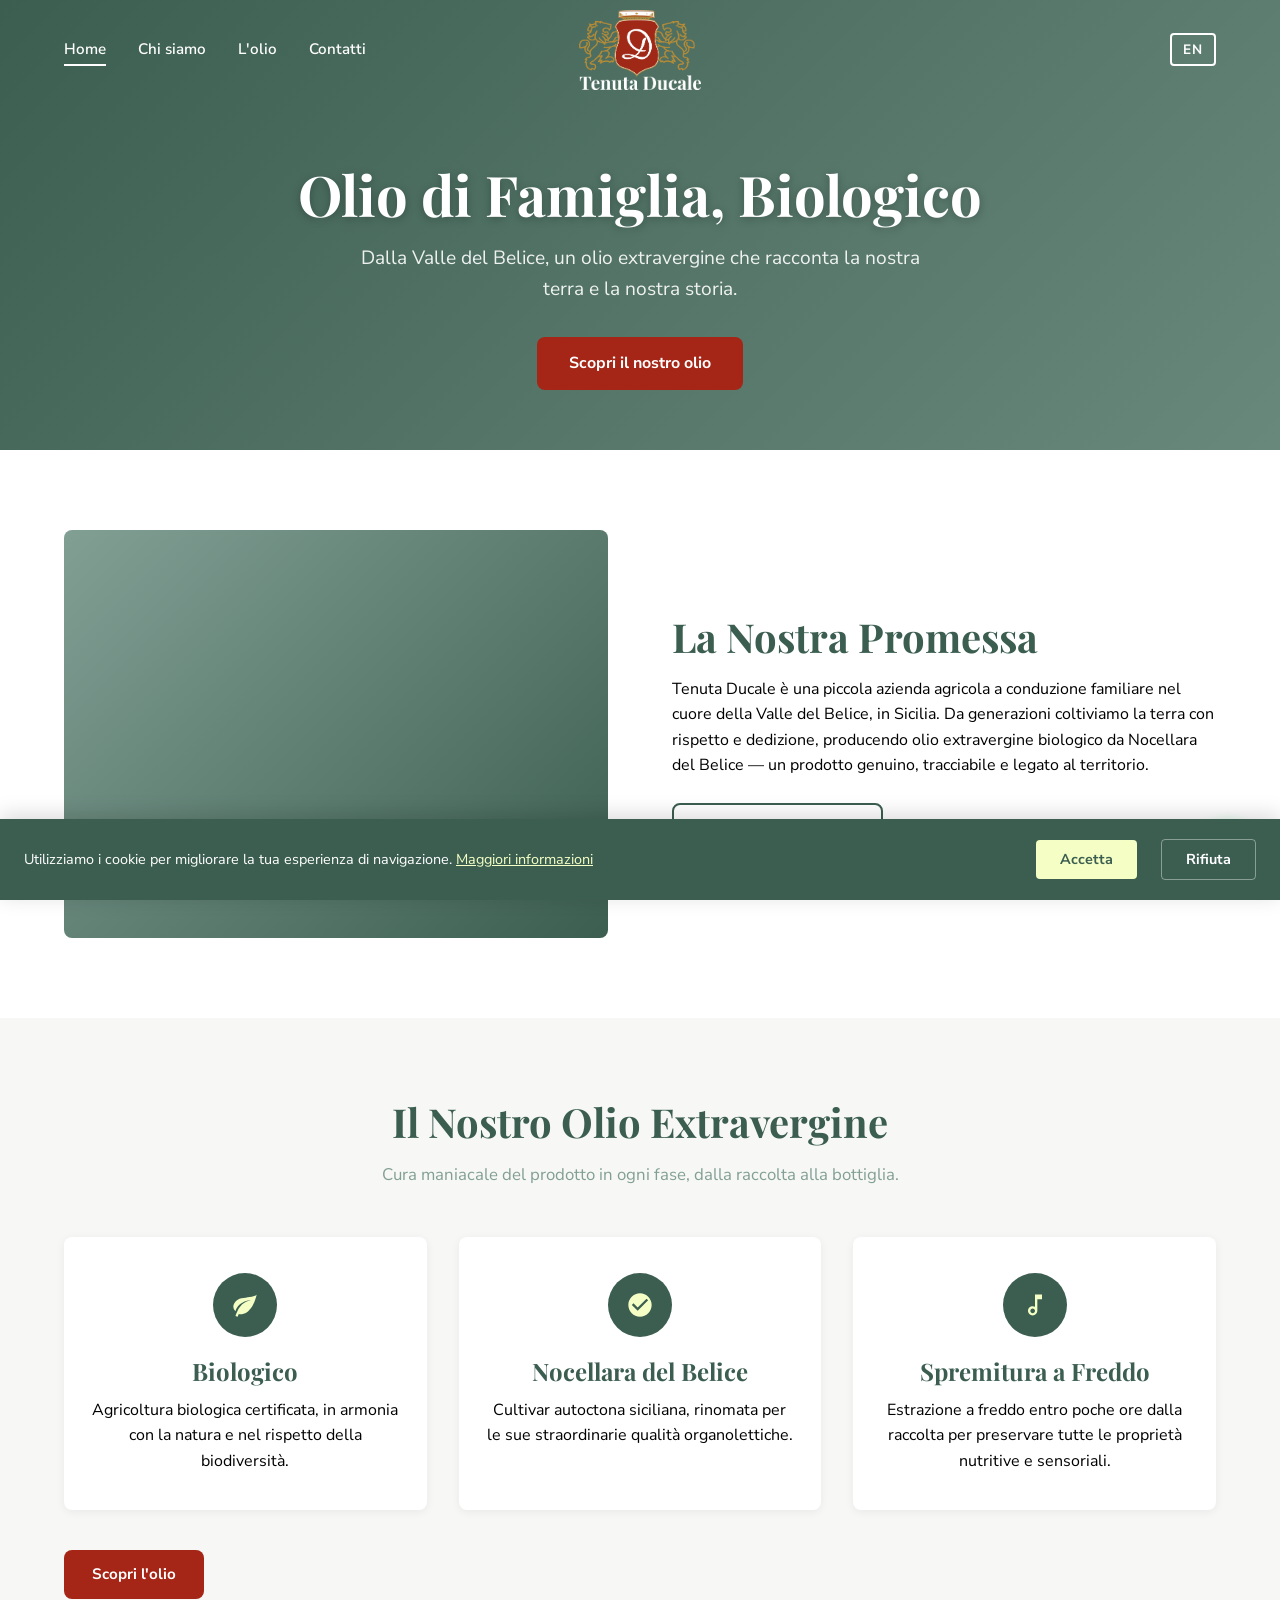
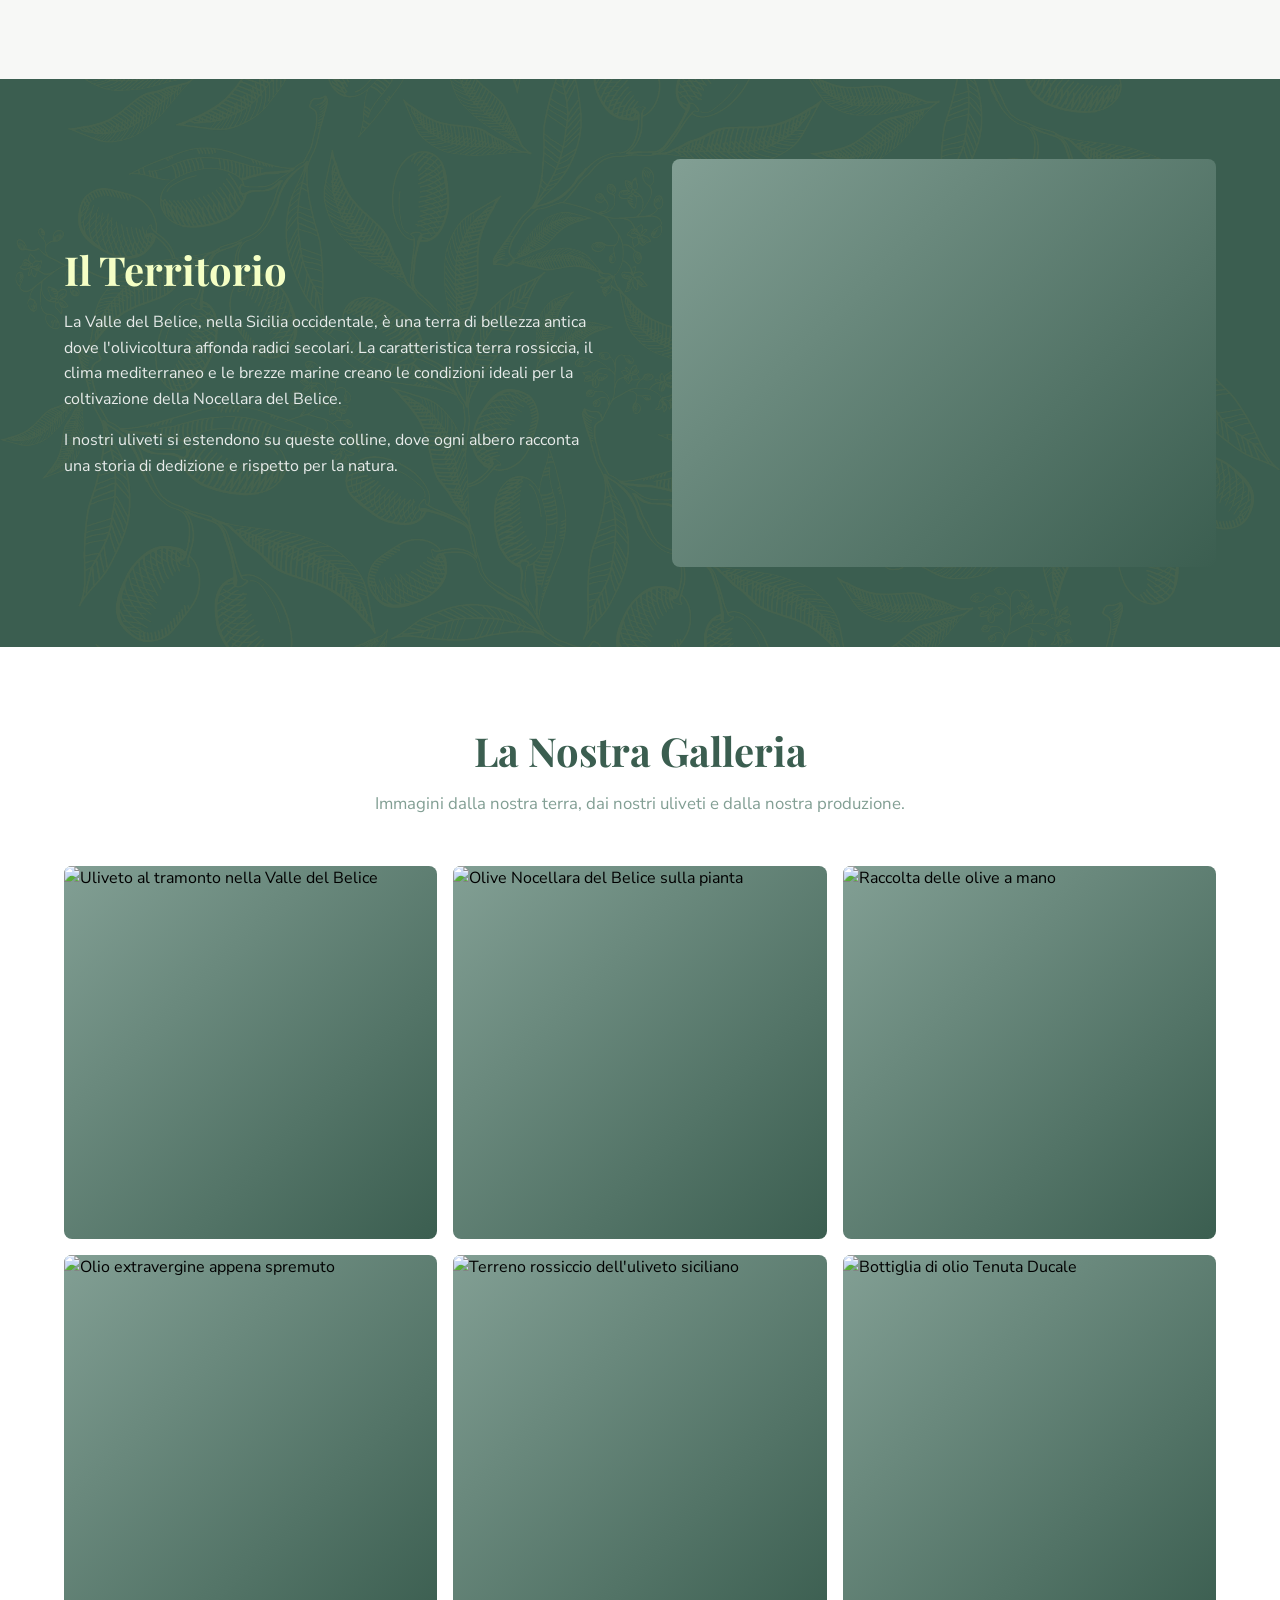
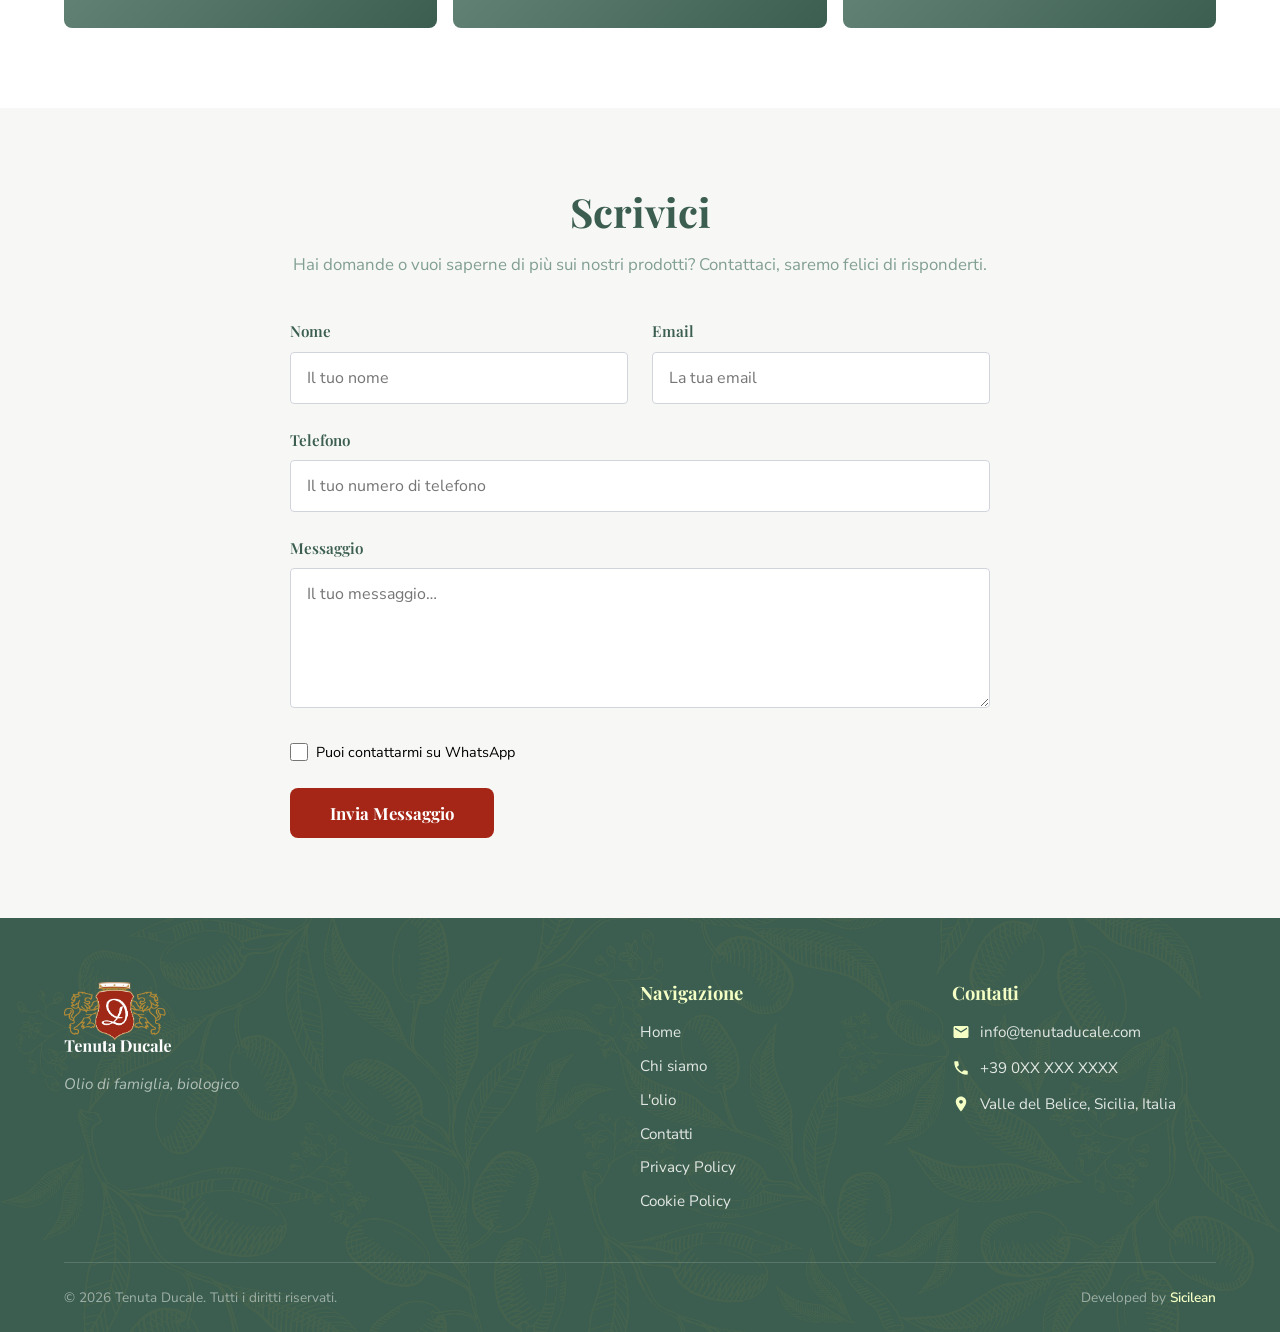
==== index.html @ a3f20289 "Configurazione iniziale del sito" ====
<!DOCTYPE html>
<html lang="it">
<head>
  <meta charset="UTF-8">
  <meta name="viewport" content="width=device-width, initial-scale=1.0">
  <meta name="robots" content="index, follow">

  <title>Tenuta Ducale | Olio Extravergine Biologico – Valle del Belice, Sicilia</title>
  <meta name="description" content="Tenuta Ducale: olio extravergine biologico da Nocellara del Belice. Piccola azienda agricola familiare nella Valle del Belice, Sicilia. Olio di famiglia, biologico.">
  <link rel="canonical" href="https://www.tenutaducale.com/">

  <!-- Open Graph -->
  <meta property="og:title" content="Tenuta Ducale | Olio Extravergine Biologico">
  <meta property="og:description" content="Olio extravergine biologico da Nocellara del Belice. Dalla Valle del Belice, un olio di famiglia che racconta la nostra terra.">
  <meta property="og:type" content="website">
  <meta property="og:url" content="https://www.tenutaducale.com/">
  <meta property="og:locale" content="it_IT">
  <meta property="og:site_name" content="Tenuta Ducale">

  <!-- Fonts -->
  <link rel="preconnect" href="https://fonts.googleapis.com">
  <link rel="preconnect" href="https://fonts.gstatic.com" crossorigin>
  <link href="https://fonts.googleapis.com/css2?family=Nunito+Sans:ital,opsz,wght@0,6..12,300;0,6..12,400;0,6..12,600;0,6..12,700;1,6..12,400&family=Playfair+Display:ital,wght@0,400..900;1,400..900&display=swap" rel="stylesheet">

  <link rel="stylesheet" href="styles.css">

  <!-- Schema.org Organization -->
  <script type="application/ld+json">
  {
    "@context": "https://schema.org",
    "@type": "Organization",
    "name": "Tenuta Ducale",
    "description": "Piccola azienda agricola a conduzione familiare nella Valle del Belice, Sicilia. Produzione di olio extravergine biologico da Nocellara del Belice.",
    "url": "https://www.tenutaducale.com",
    "email": "info@tenutaducale.com",
    "address": {
      "@type": "PostalAddress",
      "addressLocality": "Valle del Belice",
      "addressRegion": "Sicilia",
      "addressCountry": "IT"
    }
  }
  </script>
</head>
<body>

  <!-- Skip Navigation -->
  <a href="#main-content" class="skip-link">Vai al contenuto principale</a>

  <!-- ========== NAVBAR ========== -->
  <header class="navbar navbar--transparent" role="banner">
    <div class="container navbar__inner">
      <a href="index.html" class="navbar__logo" aria-label="Tenuta Ducale – Home"><img src="public/Logo Tenuta Ducale-3.png" alt="Tenuta Ducale" width="150" height="48" class="logo-light"><img src="public/Logo Tenuta Ducale-4.png" alt="Tenuta Ducale" width="150" height="48" class="logo-dark"></a>

      <nav class="navbar__nav" aria-label="Navigazione principale">
        <a href="index.html" class="navbar__link navbar__link--active" data-i18n="nav.home">Home</a>
        <a href="chi-siamo.html" class="navbar__link" data-i18n="nav.about">Chi siamo</a>
        <a href="l-olio.html" class="navbar__link" data-i18n="nav.oil">L'olio</a>
        <a href="contatti.html" class="navbar__link" data-i18n="nav.contact">Contatti</a>
      </nav>

      <div class="navbar__actions">
        <button class="lang-toggle" aria-label="Switch to English">EN</button>
        <button class="hamburger" aria-label="Apri menu" aria-expanded="false">
          <span class="hamburger__line"></span>
          <span class="hamburger__line"></span>
          <span class="hamburger__line"></span>
        </button>
      </div>
    </div>
  </header>

  <!-- Mobile Menu -->
  <div class="mobile-menu" role="dialog" aria-label="Menu di navigazione">
    <a href="index.html" class="mobile-menu__link mobile-menu__link--active" data-i18n="nav.home">Home</a>
    <a href="chi-siamo.html" class="mobile-menu__link" data-i18n="nav.about">Chi siamo</a>
    <a href="l-olio.html" class="mobile-menu__link" data-i18n="nav.oil">L'olio</a>
    <a href="contatti.html" class="mobile-menu__link" data-i18n="nav.contact">Contatti</a>
    <button class="lang-toggle" aria-label="Switch to English">EN</button>
  </div>

  <!-- ========== HERO ========== -->
  <!-- Sostituire con: style="background-image: url('img/hero-home.webp')" -->
  <section class="hero" aria-label="Hero">
    <div class="hero__content">
      <h1 class="hero__title" data-i18n="hero.home.title">Olio di Famiglia, Biologico</h1>
      <p class="hero__subtitle" data-i18n="hero.home.subtitle">Dalla Valle del Belice, un olio extravergine che racconta la nostra terra e la nostra storia.</p>
      <a href="l-olio.html" class="hero__cta" data-i18n="hero.home.cta">Scopri il nostro olio</a>
    </div>
  </section>

  <!-- ========== MAIN CONTENT ========== -->
  <main id="main-content">

    <!-- --- INTRO / CHI SIAMO BREVE --- -->
    <section class="section" aria-labelledby="intro-heading">
      <div class="container">
        <div class="two-col fade-in">
          <div class="two-col__img">
            <!-- Sostituire con: <img src="img/intro-famiglia.webp" alt="La famiglia Di Maria nell'uliveto" loading="lazy" width="600" height="450"> -->
          </div>
          <div class="two-col__text">
            <h2 id="intro-heading" data-i18n="home.intro.title">La Nostra Promessa</h2>
            <p data-i18n="home.intro.text">Tenuta Ducale è una piccola azienda agricola a conduzione familiare nel cuore della Valle del Belice, in Sicilia. Da generazioni coltiviamo la terra con rispetto e dedizione, producendo olio extravergine biologico da Nocellara del Belice — un prodotto genuino, tracciabile e legato al territorio.</p>
            <a href="chi-siamo.html" class="btn btn--outline" data-i18n="home.intro.cta">Scopri di più su di noi</a>
          </div>
        </div>
      </div>
    </section>

    <!-- --- SEZIONE OLIO --- -->
    <section class="section section--alt" aria-labelledby="oil-heading">
      <div class="container">
        <div class="section-header fade-in">
          <h2 id="oil-heading" data-i18n="home.oil.title">Il Nostro Olio Extravergine</h2>
          <p data-i18n="home.oil.subtitle">Cura maniacale del prodotto in ogni fase, dalla raccolta alla bottiglia.</p>
        </div>

        <div class="cards-grid">
          <!-- Card 1: Biologico -->
          <div class="card fade-in">
            <div class="card__icon">
              <svg viewBox="0 0 24 24" aria-hidden="true"><path d="M17 8C8 10 5.9 16.17 3.82 21.34l1.89.66.95-2.3c.48.17.98.3 1.34.3C19 20 22 3 22 3c-1 2-8 2.25-13 3.25S2 11.5 2 13.5s1.75 3.75 1.75 3.75C7 8 17 8 17 8z"/></svg>
            </div>
            <h3 data-i18n="home.oil.f1.title">Biologico</h3>
            <p data-i18n="home.oil.f1.text">Agricoltura biologica certificata, in armonia con la natura e nel rispetto della biodiversità.</p>
          </div>

          <!-- Card 2: Nocellara del Belice -->
          <div class="card fade-in">
            <div class="card__icon">
              <svg viewBox="0 0 24 24" aria-hidden="true"><path d="M12 2C6.48 2 2 6.48 2 12s4.48 10 10 10 10-4.48 10-10S17.52 2 12 2zm-2 15l-5-5 1.41-1.41L10 14.17l7.59-7.59L19 8l-9 9z"/></svg>
            </div>
            <h3 data-i18n="home.oil.f2.title">Nocellara del Belice</h3>
            <p data-i18n="home.oil.f2.text">Cultivar autoctona siciliana, rinomata per le sue straordinarie qualità organolettiche.</p>
          </div>

          <!-- Card 3: Spremitura a freddo -->
          <div class="card fade-in">
            <div class="card__icon">
              <svg viewBox="0 0 24 24" aria-hidden="true"><path d="M12 3v10.55c-.59-.34-1.27-.55-2-.55-2.21 0-4 1.79-4 4s1.79 4 4 4 4-1.79 4-4V7h4V3h-6zm-2 16c-1.1 0-2-.9-2-2s.9-2 2-2 2 .9 2 2-.9 2-2 2z"/></svg>
            </div>
            <h3 data-i18n="home.oil.f3.title">Spremitura a Freddo</h3>
            <p data-i18n="home.oil.f3.text">Estrazione a freddo entro poche ore dalla raccolta per preservare tutte le proprietà nutritive e sensoriali.</p>
          </div>
        </div>

        <div class="text-center fade-in" style="margin-top: 2.5rem;">
          <a href="l-olio.html" class="btn btn--accent" data-i18n="home.oil.cta">Scopri l'olio</a>
        </div>
      </div>
    </section>

    <!-- --- SEZIONE TERRITORIO --- -->
    <section class="section section--dark section--territory" aria-labelledby="territory-heading">
      <div class="container">
        <div class="two-col two-col--reverse fade-in">
          <div class="two-col__img">
            <!-- Sostituire con: <img src="img/territorio-valle.webp" alt="Panorama della Valle del Belice" loading="lazy" width="600" height="450"> -->
          </div>
          <div class="two-col__text">
            <h2 id="territory-heading" data-i18n="home.territory.title">Il Territorio</h2>
            <p data-i18n="home.territory.p1">La Valle del Belice, nella Sicilia occidentale, è una terra di bellezza antica dove l'olivicoltura affonda radici secolari. La caratteristica terra rossiccia, il clima mediterraneo e le brezze marine creano le condizioni ideali per la coltivazione della Nocellara del Belice.</p>
            <p data-i18n="home.territory.p2">I nostri uliveti si estendono su queste colline, dove ogni albero racconta una storia di dedizione e rispetto per la natura.</p>
          </div>
        </div>
      </div>
    </section>

    <!-- --- GALLERY --- -->
    <section class="section" aria-labelledby="gallery-heading">
      <div class="container">
        <div class="section-header fade-in">
          <h2 id="gallery-heading" data-i18n="home.gallery.title">La Nostra Galleria</h2>
          <p data-i18n="home.gallery.subtitle">Immagini dalla nostra terra, dai nostri uliveti e dalla nostra produzione.</p>
        </div>

        <div class="gallery-grid">
          <!-- Sostituire src con le vere immagini (es. img/gallery-1.webp) -->
          <div class="gallery-item fade-in">
            <img src="img/gallery-1.webp" alt="Uliveto al tramonto nella Valle del Belice" loading="lazy" width="400" height="400">
          </div>
          <div class="gallery-item fade-in">
            <img src="img/gallery-2.webp" alt="Olive Nocellara del Belice sulla pianta" loading="lazy" width="400" height="400">
          </div>
          <div class="gallery-item fade-in">
            <img src="img/gallery-3.webp" alt="Raccolta delle olive a mano" loading="lazy" width="400" height="400">
          </div>
          <div class="gallery-item fade-in">
            <img src="img/gallery-4.webp" alt="Olio extravergine appena spremuto" loading="lazy" width="400" height="400">
          </div>
          <div class="gallery-item fade-in">
            <img src="img/gallery-5.webp" alt="Terreno rossiccio dell'uliveto siciliano" loading="lazy" width="400" height="400">
          </div>
          <div class="gallery-item fade-in">
            <img src="img/gallery-6.webp" alt="Bottiglia di olio Tenuta Ducale" loading="lazy" width="400" height="400">
          </div>
        </div>
      </div>
    </section>

  </main>

  <!-- ========== FORM ========== -->
  <section class="form-section" aria-labelledby="form-heading">
    <div class="container">
      <div class="section-header">
        <h2 id="form-heading" data-i18n="form.title">Scrivici</h2>
        <p data-i18n="form.subtitle">Hai domande o vuoi saperne di più sui nostri prodotti? Contattaci, saremo felici di risponderti.</p>
      </div>

      <!--
        NOTA: Sostituire YOUR_FORM_ID con l'ID del form Formspree.
        Registrati su https://formspree.io e crea un form per info@tenutaducale.com
      -->
      <form action="https://formspree.io/f/YOUR_FORM_ID" method="POST" class="contact-form">
        <!-- Honeypot anti-spam -->
        <div class="form-honeypot" aria-hidden="true">
          <label for="website-hp-home">Website</label>
          <input type="text" id="website-hp-home" name="_honey" tabindex="-1" autocomplete="off">
        </div>

        <div class="form-row">
          <div class="form-group">
            <label for="nome-home" data-i18n="form.name">Nome</label>
            <input type="text" id="nome-home" name="nome" required placeholder="Il tuo nome" data-i18n-ph="form.name.ph">
          </div>
          <div class="form-group">
            <label for="email-home" data-i18n="form.email">Email</label>
            <input type="email" id="email-home" name="email" required placeholder="La tua email" data-i18n-ph="form.email.ph">
          </div>
        </div>

        <div class="form-group">
          <label for="telefono-home" data-i18n="form.phone">Telefono</label>
          <input type="tel" id="telefono-home" name="telefono" placeholder="Il tuo numero di telefono" data-i18n-ph="form.phone.ph">
        </div>

        <div class="form-group">
          <label for="messaggio-home" data-i18n="form.message">Messaggio</label>
          <textarea id="messaggio-home" name="messaggio" required placeholder="Il tuo messaggio…" data-i18n-ph="form.message.ph"></textarea>
        </div>

        <div class="form-check">
          <input type="checkbox" id="whatsapp-home" name="whatsapp" value="si">
          <label for="whatsapp-home" data-i18n="form.whatsapp">Puoi contattarmi su WhatsApp</label>
        </div>

        <button type="submit" class="btn-submit" data-i18n="form.submit">Invia Messaggio</button>
      </form>
    </div>
  </section>

  <!-- ========== FOOTER ========== -->
  <footer class="footer" role="contentinfo">
    <div class="container">
      <div class="footer__grid">
        <!-- Col 1: Brand -->
        <div>
          <a href="index.html" class="footer__logo"><img src="public/Logo Tenuta Ducale-3.png" alt="Tenuta Ducale" width="150" height="70"></a>
          <p class="footer__tagline" data-i18n="footer.tagline">Olio di famiglia, biologico</p>
        </div>

        <!-- Col 2: Link -->
        <div>
          <h3 data-i18n="footer.nav">Navigazione</h3>
          <div class="footer__links">
            <a href="index.html" data-i18n="nav.home">Home</a>
            <a href="chi-siamo.html" data-i18n="nav.about">Chi siamo</a>
            <a href="l-olio.html" data-i18n="nav.oil">L'olio</a>
            <a href="contatti.html" data-i18n="nav.contact">Contatti</a>
            <a href="privacy-policy.html" data-i18n="footer.privacy">Privacy Policy</a>
            <a href="cookie-policy.html" data-i18n="footer.cookie">Cookie Policy</a>
          </div>
        </div>

        <!-- Col 3: Contatti -->
        <div>
          <h3 data-i18n="footer.contact">Contatti</h3>
          <div class="footer__contact-item">
            <svg viewBox="0 0 24 24" aria-hidden="true"><path d="M20 4H4c-1.1 0-2 .9-2 2v12c0 1.1.9 2 2 2h16c1.1 0 2-.9 2-2V6c0-1.1-.9-2-2-2zm0 4l-8 5-8-5V6l8 5 8-5v2z"/></svg>
            <span>info@tenutaducale.com</span>
          </div>
          <div class="footer__contact-item">
            <svg viewBox="0 0 24 24" aria-hidden="true"><path d="M6.62 10.79c1.44 2.83 3.76 5.14 6.59 6.59l2.2-2.2c.27-.27.67-.36 1.02-.24 1.12.37 2.33.57 3.57.57.55 0 1 .45 1 1V20c0 .55-.45 1-1 1-9.39 0-17-7.61-17-17 0-.55.45-1 1-1h3.5c.55 0 1 .45 1 1 0 1.25.2 2.45.57 3.57.11.35.03.74-.25 1.02l-2.2 2.2z"/></svg>
            <!-- Sostituire con numero reale -->
            <span>+39 0XX XXX XXXX</span>
          </div>
          <div class="footer__contact-item">
            <svg viewBox="0 0 24 24" aria-hidden="true"><path d="M12 2C8.13 2 5 5.13 5 9c0 5.25 7 13 7 13s7-7.75 7-13c0-3.87-3.13-7-7-7zm0 9.5c-1.38 0-2.5-1.12-2.5-2.5s1.12-2.5 2.5-2.5 2.5 1.12 2.5 2.5-1.12 2.5-2.5 2.5z"/></svg>
            <span>Valle del Belice, Sicilia, Italia</span>
          </div>
        </div>
      </div>

      <div class="footer__bottom">
        <span>&copy; 2026 Tenuta Ducale. <span data-i18n="footer.rights">Tutti i diritti riservati.</span></span>
        <span><span data-i18n="footer.developed">Developed by</span> <a href="https://www.sicilean.tech" target="_blank" rel="noopener">Sicilean</a></span>
      </div>
    </div>
  </footer>

  <!-- ========== WHATSAPP BUTTON ========== -->
  <!-- Sostituire 39XXXXXXXXXX con il numero WhatsApp reale -->
  <a href="https://wa.me/39XXXXXXXXXX" class="whatsapp-btn" target="_blank" rel="noopener" aria-label="Contattaci su WhatsApp">
    <svg viewBox="0 0 24 24" aria-hidden="true"><path d="M17.472 14.382c-.297-.149-1.758-.867-2.03-.967-.273-.099-.471-.148-.67.15-.197.297-.767.966-.94 1.164-.173.199-.347.223-.644.075-.297-.15-1.255-.463-2.39-1.475-.883-.788-1.48-1.761-1.653-2.059-.173-.297-.018-.458.13-.606.134-.133.298-.347.446-.52.149-.174.198-.298.298-.497.099-.198.05-.371-.025-.52-.075-.149-.669-1.612-.916-2.207-.242-.579-.487-.5-.669-.51-.173-.008-.371-.01-.57-.01-.198 0-.52.074-.792.372-.272.297-1.04 1.016-1.04 2.479 0 1.462 1.065 2.875 1.213 3.074.149.198 2.096 3.2 5.077 4.487.709.306 1.262.489 1.694.625.712.227 1.36.195 1.871.118.571-.085 1.758-.719 2.006-1.413.248-.694.248-1.289.173-1.413-.074-.124-.272-.198-.57-.347m-5.421 7.403h-.004a9.87 9.87 0 01-5.031-1.378l-.361-.214-3.741.982.998-3.648-.235-.374a9.86 9.86 0 01-1.51-5.26c.001-5.45 4.436-9.884 9.888-9.884 2.64 0 5.122 1.03 6.988 2.898a9.825 9.825 0 012.893 6.994c-.003 5.45-4.437 9.884-9.885 9.884m8.413-18.297A11.815 11.815 0 0012.05 0C5.495 0 .16 5.335.157 11.892c0 2.096.547 4.142 1.588 5.945L.057 24l6.305-1.654a11.882 11.882 0 005.683 1.448h.005c6.554 0 11.89-5.335 11.893-11.893a11.821 11.821 0 00-3.48-8.413z"/></svg>
  </a>

  <!-- ========== COOKIE BANNER ========== -->
  <div class="cookie-banner" role="dialog" aria-label="Consenso cookie">
    <p data-i18n-html="cookie.text">Utilizziamo i cookie per migliorare la tua esperienza di navigazione. <a href="cookie-policy.html">Maggiori informazioni</a></p>
    <button class="cookie-btn cookie-btn--accept" data-i18n="cookie.accept">Accetta</button>
    <button class="cookie-btn cookie-btn--reject" data-i18n="cookie.reject">Rifiuta</button>
  </div>

  <!-- Cookie Settings Button (bottom-left) -->
  <button class="cookie-settings-btn" aria-label="Impostazioni cookie">
    <svg viewBox="0 0 24 24" aria-hidden="true"><path d="M12 2a10 10 0 1 0 10 10A10 10 0 0 0 12 2zm0 18a8 8 0 1 1 8-8 8 8 0 0 1-8 8zm-1-6a1 1 0 1 0 1 1 1 1 0 0 0-1-1zm4-4a1 1 0 1 0 1 1 1 1 0 0 0-1-1zm-6-2a1.5 1.5 0 1 0 1.5 1.5A1.5 1.5 0 0 0 9 8z"/></svg>
  </button>

  <!-- ========== LIGHTBOX ========== -->
  <div class="lightbox" id="lightbox" role="dialog" aria-label="Galleria immagini">
    <button class="lightbox__btn lightbox__close" aria-label="Chiudi">&times;</button>
    <button class="lightbox__btn lightbox__prev" aria-label="Precedente">&#10094;</button>
    <button class="lightbox__btn lightbox__next" aria-label="Successiva">&#10095;</button>
    <img class="lightbox__img" src="" alt="">
  </div>

  <script src="script.js"></script>
</body>
</html>
---- styles.css ----
/* =============================================
   TENUTA DUCALE - Stylesheet
   =============================================
   Struttura:
   1. Reset & Custom Properties
   2. Typography
   3. Layout
   4. Skip Link & Accessibility
   5. Navbar
   6. Hero
   7. Sections & Cards
   8. Two-Column Layout
   9. Gallery
   10. Steps / Process
   11. Contact Info
   12. Form
   13. Footer
   14. WhatsApp Button
   15. Cookie Banner & Settings
   16. Lightbox
   17. Animations
   18. Policy Pages
   19. Buttons
   20. Responsive
   ============================================= */

/* --- 1. Reset & Custom Properties --- */

*,
*::before,
*::after {
  margin: 0;
  padding: 0;
  box-sizing: border-box;
}

:root {
  --primario-scuro: #3b5e50;
  --primario-chiaro: #829f94;
  --accent-giallo: #F5FFC5;
  --accent-rosso: #A52516;
  --sfondo: #ffffff;
  --testo: #000000;
  --nav-height: 72px;
  --transition: 0.3s ease;
  --shadow-sm: 0 2px 10px rgba(0, 0, 0, 0.06);
  --shadow-md: 0 4px 20px rgba(0, 0, 0, 0.08);
  --shadow-lg: 0 8px 30px rgba(0, 0, 0, 0.12);
  --radius: 8px;
}

html {
  scroll-behavior: smooth;
  scroll-padding-top: var(--nav-height);
}

body {
  font-family: "Nunito Sans", sans-serif;
  font-size: 16px;
  line-height: 1.6;
  color: var(--testo);
  background-color: var(--sfondo);
  -webkit-font-smoothing: antialiased;
  -moz-osx-font-smoothing: grayscale;
  overflow-x: hidden;
}

img {
  max-width: 100%;
  height: auto;
  display: block;
}

a {
  color: inherit;
  text-decoration: none;
}

ul {
  list-style: none;
}

button {
  cursor: pointer;
  border: none;
  background: none;
  font-family: inherit;
}

/* --- 2. Typography --- */

h1, h2, h3, h4 {
  font-family: "Playfair Display", serif;
  font-weight: 700;
  line-height: 1.2;
  color: var(--primario-scuro);
}

h1 { font-size: clamp(2rem, 5vw, 3.5rem); }
h2 { font-size: clamp(1.75rem, 4vw, 2.5rem); margin-bottom: 1rem; }
h3 { font-size: clamp(1.25rem, 3vw, 1.5rem); margin-bottom: 0.75rem; }
h4 { font-size: 1.125rem; margin-bottom: 0.5rem; }

p { margin-bottom: 1rem; }
p:last-child { margin-bottom: 0; }

/* --- 3. Layout --- */

.container {
  width: 100%;
  max-width: 1200px;
  margin: 0 auto;
  padding: 0 1.5rem;
}

.section {
  padding: 5rem 0;
}

.section--alt {
  background-color: #f7f8f6;
}

.section--dark {
  background-color: var(--primario-scuro);
  color: var(--sfondo);
}

.section--dark h2,
.section--dark h3 {
  color: var(--accent-giallo);
}

.section--dark p {
  color: rgba(255, 255, 255, 0.88);
}

.section--territory {
  position: relative;
  overflow: hidden;
}

.section--territory::after {
  content: '';
  position: absolute;
  inset: 0;
  background: url('public/pattern_olive_png.png') center / cover no-repeat;
  opacity: 0.2;
  pointer-events: none;
  z-index: 1;
}

.section--territory > .container {
  position: relative;
  z-index: 2;
}

.section-header {
  text-align: center;
  max-width: 700px;
  margin: 0 auto 3rem;
}

.section-header p {
  color: var(--primario-chiaro);
  font-size: 1.05rem;
}

.section--dark .section-header p {
  color: rgba(255, 255, 255, 0.75);
}

/* --- 4. Skip Link & Accessibility --- */

.sr-only {
  position: absolute;
  width: 1px;
  height: 1px;
  padding: 0;
  margin: -1px;
  overflow: hidden;
  clip: rect(0, 0, 0, 0);
  white-space: nowrap;
  border: 0;
}

.skip-link {
  position: absolute;
  top: -100%;
  left: 1rem;
  background: var(--primario-scuro);
  color: var(--sfondo);
  padding: 0.75rem 1.5rem;
  border-radius: 0 0 4px 4px;
  z-index: 10000;
  font-weight: 600;
  transition: top var(--transition);
}

.skip-link:focus {
  top: 0;
}

a:focus-visible,
button:focus-visible,
input:focus-visible,
textarea:focus-visible,
select:focus-visible {
  outline: 3px solid var(--primario-scuro);
  outline-offset: 2px;
}

/* --- 5. Navbar --- */

.navbar {
  position: fixed;
  top: 0;
  left: 0;
  width: 100%;
  z-index: 1000;
  transition: background-color var(--transition), box-shadow var(--transition);
}

.navbar--transparent {
  background-color: transparent;
}

.navbar--scrolled {
  background-color: var(--sfondo);
  box-shadow: var(--shadow-md);
}

.navbar__inner {
  display: flex;
  align-items: center;
  justify-content: space-between;
  padding-top: 0.6rem;
  padding-bottom: 0.6rem;
  transition: padding var(--transition);
}

.navbar--scrolled .navbar__inner {
  padding-top: 0.35rem;
  padding-bottom: 0.35rem;
}

.navbar__logo {
  display: flex;
  align-items: center;
  z-index: 1001;
}

.navbar__logo img {
  height: 48px;
  width: auto;
  transition: height var(--transition);
}

/* Desktop: nav LEFT | logo CENTER | lang RIGHT */
@media (min-width: 769px) {
  .navbar__nav {
    order: -1;
    flex: 1;
  }

  .navbar__logo {
    order: 0;
    flex: 0 0 auto;
  }

  .navbar__actions {
    flex: 1;
    justify-content: flex-end;
  }

  .navbar--transparent .navbar__logo img {
    height: 80px;
  }

  .navbar--scrolled .navbar__logo img {
    height: 48px;
  }
}

.navbar__logo .logo-light {
  display: block;
}

.navbar__logo .logo-dark {
  display: none;
}

.navbar--scrolled .navbar__logo .logo-light {
  display: none;
}

.navbar--scrolled .navbar__logo .logo-dark {
  display: block;
}

.navbar__nav {
  display: flex;
  align-items: center;
  gap: 2rem;
}

.navbar__link {
  font-size: 0.95rem;
  font-weight: 600;
  color: var(--sfondo);
  transition: color var(--transition);
  position: relative;
  padding: 0.25rem 0;
}

.navbar__link::after {
  content: '';
  position: absolute;
  bottom: 0;
  left: 0;
  width: 0;
  height: 2px;
  background-color: currentColor;
  transition: width var(--transition);
}

.navbar__link:hover::after,
.navbar__link--active::after {
  width: 100%;
}

.navbar--scrolled .navbar__link {
  color: var(--testo);
}

.navbar__actions {
  display: flex;
  align-items: center;
  gap: 1rem;
  z-index: 1001;
}

.lang-toggle {
  font-size: 0.85rem;
  font-weight: 700;
  padding: 0.3rem 0.7rem;
  border: 2px solid var(--sfondo);
  border-radius: 4px;
  color: var(--sfondo);
  transition: all var(--transition);
  letter-spacing: 0.05em;
}

.navbar--scrolled .lang-toggle {
  border-color: var(--primario-scuro);
  color: var(--primario-scuro);
}

.lang-toggle:hover {
  background-color: var(--sfondo);
  color: var(--primario-scuro);
}

.navbar--scrolled .lang-toggle:hover {
  background-color: var(--primario-scuro);
  color: var(--sfondo);
}

/* Hamburger */
.hamburger {
  display: none;
  flex-direction: column;
  justify-content: center;
  gap: 5px;
  width: 28px;
  height: 28px;
  z-index: 1001;
  background: none;
  border: none;
  padding: 0;
}

.hamburger__line {
  display: block;
  width: 100%;
  height: 2px;
  background-color: var(--sfondo);
  transition: all var(--transition);
  transform-origin: center;
}

.navbar--scrolled .hamburger__line {
  background-color: var(--testo);
}

.hamburger--active .hamburger__line {
  background-color: var(--sfondo);
}

.hamburger--active .hamburger__line:nth-child(1) {
  transform: rotate(45deg) translate(5px, 5px);
}

.hamburger--active .hamburger__line:nth-child(2) {
  opacity: 0;
}

.hamburger--active .hamburger__line:nth-child(3) {
  transform: rotate(-45deg) translate(5px, -5px);
}

/* Mobile overlay menu */
.mobile-menu {
  display: none;
  position: fixed;
  inset: 0;
  background-color: var(--primario-scuro);
  z-index: 999;
  flex-direction: column;
  align-items: center;
  justify-content: center;
  gap: 2rem;
  opacity: 0;
  visibility: hidden;
  transition: opacity var(--transition), visibility var(--transition);
}

.mobile-menu--open {
  opacity: 1;
  visibility: visible;
}

.mobile-menu__link {
  font-family: "Playfair Display", serif;
  font-size: 1.75rem;
  color: var(--sfondo);
  font-weight: 600;
  transition: color var(--transition);
}

.mobile-menu__link:hover,
.mobile-menu__link--active {
  color: var(--accent-giallo);
}

.mobile-menu .lang-toggle {
  margin-top: 1rem;
  font-size: 1rem;
  padding: 0.5rem 1.25rem;
  border-color: var(--sfondo);
  color: var(--sfondo);
}

.mobile-menu .lang-toggle:hover {
  background-color: var(--sfondo);
  color: var(--primario-scuro);
}

/* --- 6. Hero --- */

.hero {
  position: relative;
  height: 50vh;
  min-height: 400px;
  display: flex;
  align-items: center;
  justify-content: center;
  text-align: center;
  background-color: var(--primario-scuro);
  background-size: cover;
  background-position: center;
  overflow: hidden;
}

.hero::before {
  content: '';
  position: absolute;
  inset: 0;
  background: linear-gradient(
    135deg,
    rgba(59, 94, 80, 0.82) 0%,
    rgba(130, 159, 148, 0.65) 100%
  );
  z-index: 1;
}

.hero__content {
  position: relative;
  z-index: 2;
  max-width: 800px;
  padding: 0 1.5rem;
  padding-top: var(--nav-height);
}

@media (min-width: 769px) {
  .hero__content {
    padding-top: 100px;
  }
}

.hero__title {
  color: var(--sfondo);
  margin-bottom: 1rem;
  text-shadow: 0 2px 8px rgba(0, 0, 0, 0.25);
}

.hero__subtitle {
  color: rgba(255, 255, 255, 0.9);
  font-size: clamp(1rem, 2.5vw, 1.2rem);
  margin-bottom: 2rem;
  max-width: 600px;
  margin-left: auto;
  margin-right: auto;
}

.hero__cta {
  display: inline-block;
  padding: 0.875rem 2rem;
  background-color: var(--accent-rosso);
  color: var(--sfondo);
  font-family: "Nunito Sans", sans-serif;
  font-weight: 700;
  font-size: 1rem;
  border-radius: var(--radius);
  transition: background-color var(--transition), transform var(--transition);
}

.hero__cta:hover {
  background-color: #8a1f12;
  transform: translateY(-2px);
}

/* --- 7. Sections & Cards --- */

.cards-grid {
  display: grid;
  grid-template-columns: repeat(auto-fit, minmax(280px, 1fr));
  gap: 2rem;
}

.card {
  background: var(--sfondo);
  border-radius: var(--radius);
  padding: 2.25rem 1.75rem;
  text-align: center;
  box-shadow: var(--shadow-sm);
  transition: transform var(--transition), box-shadow var(--transition);
}

.card:hover {
  transform: translateY(-4px);
  box-shadow: var(--shadow-lg);
}

.card__icon {
  width: 64px;
  height: 64px;
  margin: 0 auto 1.25rem;
  display: flex;
  align-items: center;
  justify-content: center;
  background-color: var(--primario-scuro);
  border-radius: 50%;
}

.card__icon svg {
  width: 28px;
  height: 28px;
  fill: var(--accent-giallo);
}

.card h3 {
  color: var(--primario-scuro);
}

/* --- 8. Two-Column Layout --- */

.two-col {
  display: grid;
  grid-template-columns: 1fr 1fr;
  gap: 4rem;
  align-items: center;
}

.two-col--reverse .two-col__text {
  order: -1;
}

.two-col__img {
  border-radius: var(--radius);
  overflow: hidden;
  aspect-ratio: 4 / 3;
  background: linear-gradient(135deg, var(--primario-chiaro) 0%, var(--primario-scuro) 100%);
}

.two-col__img img {
  width: 100%;
  height: 100%;
  object-fit: cover;
}

.two-col__text .btn {
  margin-top: 0.5rem;
}

/* --- 9. Gallery --- */

.gallery-grid {
  display: grid;
  grid-template-columns: repeat(3, 1fr);
  gap: 1rem;
}

.gallery-item {
  aspect-ratio: 1;
  border-radius: var(--radius);
  overflow: hidden;
  cursor: pointer;
  position: relative;
  background: linear-gradient(135deg, var(--primario-chiaro) 0%, var(--primario-scuro) 100%);
}

.gallery-item img {
  width: 100%;
  height: 100%;
  object-fit: cover;
  transition: transform 0.5s ease;
}

.gallery-item:hover img {
  transform: scale(1.06);
}

.gallery-item::after {
  content: '';
  position: absolute;
  inset: 0;
  background: rgba(0, 0, 0, 0);
  transition: background var(--transition);
  pointer-events: none;
}

.gallery-item:hover::after {
  background: rgba(0, 0, 0, 0.12);
}

/* --- 10. Steps / Process --- */

.steps-grid {
  display: grid;
  grid-template-columns: repeat(auto-fit, minmax(220px, 1fr));
  gap: 2rem;
  counter-reset: step;
}

.step {
  text-align: center;
  padding: 1.5rem 1rem;
}

.step__number {
  display: flex;
  align-items: center;
  justify-content: center;
  width: 56px;
  height: 56px;
  border-radius: 50%;
  background: var(--primario-scuro);
  color: var(--accent-giallo);
  font-family: "Playfair Display", serif;
  font-weight: 700;
  font-size: 1.25rem;
  margin: 0 auto 1.25rem;
}

.section--alt .step__number {
  box-shadow: var(--shadow-sm);
}

/* --- 11. Contact Info --- */

.contact-info-grid {
  display: grid;
  grid-template-columns: repeat(auto-fit, minmax(250px, 1fr));
  gap: 1.5rem;
  margin-bottom: 3rem;
}

.contact-info-card {
  display: flex;
  align-items: flex-start;
  gap: 1rem;
  padding: 1.5rem;
  background: var(--sfondo);
  border-radius: var(--radius);
  box-shadow: var(--shadow-sm);
}

.contact-info-card__icon {
  width: 48px;
  height: 48px;
  min-width: 48px;
  border-radius: 50%;
  background: var(--primario-scuro);
  display: flex;
  align-items: center;
  justify-content: center;
}

.contact-info-card__icon svg {
  width: 22px;
  height: 22px;
  fill: var(--accent-giallo);
}

.contact-info-card h4 {
  font-family: "Playfair Display", serif;
  color: var(--primario-scuro);
  margin-bottom: 0.25rem;
}

.contact-info-card p {
  font-size: 0.95rem;
  margin-bottom: 0;
  color: #555;
}

.contact-info-card a {
  color: var(--primario-scuro);
  transition: color var(--transition);
}

.contact-info-card a:hover {
  color: var(--accent-rosso);
}

/* --- 12. Form --- */

.form-section {
  padding: 5rem 0;
  background-color: #f7f8f6;
}

.form-section .section-header {
  margin-bottom: 2.5rem;
}

.contact-form {
  max-width: 700px;
  margin: 0 auto;
  position: relative;
}

.form-row {
  display: grid;
  grid-template-columns: 1fr 1fr;
  gap: 1.5rem;
}

.form-group {
  margin-bottom: 1.5rem;
}

.form-group label {
  display: block;
  font-family: "Playfair Display", serif;
  font-weight: 600;
  font-size: 0.95rem;
  margin-bottom: 0.5rem;
  color: var(--primario-scuro);
}

.form-group input,
.form-group textarea,
.form-group select {
  width: 100%;
  padding: 0.875rem 1rem;
  border: 1px solid #d1d5db;
  border-radius: 4px;
  font-family: "Nunito Sans", sans-serif;
  font-size: 1rem;
  color: var(--testo);
  background-color: var(--sfondo);
  transition: border-color var(--transition), box-shadow var(--transition);
}

.form-group input:focus,
.form-group textarea:focus {
  outline: none;
  border-color: var(--primario-scuro);
  box-shadow: 0 0 0 3px rgba(59, 94, 80, 0.15);
}

.form-group textarea {
  min-height: 140px;
  resize: vertical;
}

.form-check {
  display: flex;
  align-items: center;
  gap: 0.5rem;
  margin-bottom: 1.5rem;
}

.form-check input[type="checkbox"] {
  width: 18px;
  height: 18px;
  accent-color: var(--primario-scuro);
  flex-shrink: 0;
}

.form-check label {
  font-size: 0.9rem;
  cursor: pointer;
}

.form-honeypot {
  position: absolute;
  left: -9999px;
  opacity: 0;
  height: 0;
  width: 0;
  overflow: hidden;
}

.btn-submit {
  display: inline-block;
  padding: 0.875rem 2.5rem;
  background-color: var(--accent-rosso);
  color: var(--sfondo);
  font-family: "Playfair Display", serif;
  font-weight: 700;
  font-size: 1.05rem;
  border: none;
  border-radius: var(--radius);
  cursor: pointer;
  transition: background-color var(--transition), transform var(--transition);
}

.btn-submit:hover {
  background-color: #8a1f12;
  transform: translateY(-2px);
}

.btn-submit:focus-visible {
  outline: 3px solid var(--primario-scuro);
  outline-offset: 2px;
}

/* --- 13. Footer --- */

.footer {
  background-color: var(--primario-scuro);
  color: rgba(255, 255, 255, 0.85);
  padding: 4rem 0 0;
  position: relative;
  overflow: hidden;
}

.footer::after {
  content: '';
  position: absolute;
  inset: 0;
  background: url('public/pattern_olive_png.png') center / cover no-repeat;
  opacity: 0.2;
  pointer-events: none;
  z-index: 1;
}

.footer > .container {
  position: relative;
  z-index: 2;
}

.footer h3 {
  font-family: "Playfair Display", serif;
  color: var(--accent-giallo);
  font-size: 1.15rem;
  margin-bottom: 1rem;
}

.footer__grid {
  display: grid;
  grid-template-columns: 2fr 1fr 1fr;
  gap: 3rem;
  padding-bottom: 3rem;
  border-bottom: 1px solid rgba(255, 255, 255, 0.15);
}

.footer__logo {
  display: inline-block;
  margin-bottom: 0.75rem;
}

.footer__logo img {
  height: 70px;
  width: auto;
}

.footer__tagline {
  font-size: 0.95rem;
  font-style: italic;
  color: rgba(255, 255, 255, 0.6);
  margin-bottom: 0;
}

.footer__links {
  display: flex;
  flex-direction: column;
  gap: 0.6rem;
}

.footer__links a {
  font-size: 0.95rem;
  transition: color var(--transition);
}

.footer__links a:hover {
  color: var(--accent-giallo);
}

.footer__contact-item {
  display: flex;
  align-items: flex-start;
  gap: 0.6rem;
  margin-bottom: 0.75rem;
  font-size: 0.95rem;
}

.footer__contact-item svg {
  width: 18px;
  height: 18px;
  fill: var(--accent-giallo);
  flex-shrink: 0;
  margin-top: 3px;
}

.footer__bottom {
  display: flex;
  align-items: center;
  justify-content: space-between;
  padding: 1.5rem 0;
  font-size: 0.85rem;
  color: rgba(255, 255, 255, 0.5);
}

.footer__bottom a {
  color: var(--accent-giallo);
  font-weight: 600;
  transition: color var(--transition);
}

.footer__bottom a:hover {
  color: var(--sfondo);
}

/* --- 14. WhatsApp Button --- */

.whatsapp-btn {
  position: fixed;
  bottom: 1.5rem;
  right: 1.5rem;
  width: 56px;
  height: 56px;
  background-color: #25D366;
  border-radius: 50%;
  display: flex;
  align-items: center;
  justify-content: center;
  box-shadow: 0 4px 14px rgba(37, 211, 102, 0.4);
  z-index: 900;
  transition: transform var(--transition), box-shadow var(--transition);
}

.whatsapp-btn:hover {
  transform: scale(1.1);
  box-shadow: 0 6px 20px rgba(37, 211, 102, 0.5);
}

.whatsapp-btn svg {
  width: 30px;
  height: 30px;
  fill: var(--sfondo);
}

/* --- 15. Cookie Banner & Settings --- */

.cookie-banner {
  position: fixed;
  bottom: 0;
  left: 0;
  right: 0;
  background-color: var(--primario-scuro);
  color: var(--sfondo);
  padding: 1.25rem 1.5rem;
  display: flex;
  align-items: center;
  justify-content: center;
  gap: 1.5rem;
  flex-wrap: wrap;
  z-index: 9999;
  transform: translateY(100%);
  transition: transform 0.4s ease;
  box-shadow: 0 -4px 20px rgba(0, 0, 0, 0.15);
}

.cookie-banner--visible {
  transform: translateY(0);
}

.cookie-banner p {
  margin: 0;
  font-size: 0.9rem;
  flex: 1;
  min-width: 200px;
}

.cookie-banner a {
  color: var(--accent-giallo);
  text-decoration: underline;
}

.cookie-btn {
  padding: 0.6rem 1.5rem;
  border-radius: 4px;
  font-weight: 700;
  font-size: 0.9rem;
  transition: all var(--transition);
  white-space: nowrap;
}

.cookie-btn--accept {
  background-color: var(--accent-giallo);
  color: var(--primario-scuro);
}

.cookie-btn--accept:hover {
  background-color: #e6f0a0;
}

.cookie-btn--reject {
  background-color: transparent;
  border: 1px solid rgba(255, 255, 255, 0.4);
  color: var(--sfondo);
}

.cookie-btn--reject:hover {
  border-color: var(--sfondo);
}

.cookie-settings-btn {
  position: fixed;
  bottom: 1.5rem;
  left: 1.5rem;
  width: 44px;
  height: 44px;
  background-color: var(--primario-scuro);
  border-radius: 50%;
  display: flex;
  align-items: center;
  justify-content: center;
  box-shadow: var(--shadow-md);
  z-index: 900;
  transition: transform var(--transition);
  cursor: pointer;
  border: none;
}

.cookie-settings-btn:hover {
  transform: scale(1.1);
}

.cookie-settings-btn svg {
  width: 22px;
  height: 22px;
  fill: var(--sfondo);
}

/* --- 16. Lightbox --- */

.lightbox {
  position: fixed;
  inset: 0;
  background: rgba(0, 0, 0, 0.92);
  z-index: 10000;
  display: flex;
  align-items: center;
  justify-content: center;
  opacity: 0;
  visibility: hidden;
  transition: opacity 0.3s ease, visibility 0.3s ease;
}

.lightbox--open {
  opacity: 1;
  visibility: visible;
}

.lightbox__img {
  max-width: 90%;
  max-height: 85vh;
  object-fit: contain;
  border-radius: 4px;
}

.lightbox__btn {
  position: absolute;
  background: rgba(255, 255, 255, 0.12);
  color: var(--sfondo);
  border: none;
  width: 50px;
  height: 50px;
  border-radius: 50%;
  font-size: 1.5rem;
  display: flex;
  align-items: center;
  justify-content: center;
  cursor: pointer;
  transition: background var(--transition);
}

.lightbox__btn:hover {
  background: rgba(255, 255, 255, 0.25);
}

.lightbox__close {
  top: 1.5rem;
  right: 1.5rem;
  font-size: 2rem;
}

.lightbox__prev {
  left: 1.5rem;
  top: 50%;
  transform: translateY(-50%);
}

.lightbox__next {
  right: 1.5rem;
  top: 50%;
  transform: translateY(-50%);
}

/* --- 17. Animations --- */

.fade-in {
  opacity: 0;
  transform: translateY(30px);
  transition: opacity 0.6s ease-out, transform 0.6s ease-out;
}

.fade-in.visible {
  opacity: 1;
  transform: translateY(0);
}

@media (prefers-reduced-motion: reduce) {
  .fade-in {
    opacity: 1;
    transform: none;
    transition: none;
  }
  html {
    scroll-behavior: auto;
  }
  .gallery-item img {
    transition: none;
  }
}

/* --- 18. Policy Pages --- */

.page-content {
  padding: 4rem 0 3rem;
  min-height: 50vh;
}

.page-content h1 {
  margin-bottom: 2rem;
}

.page-content h2 {
  margin-top: 2.5rem;
  margin-bottom: 1rem;
  font-size: 1.5rem;
}

.page-content h3 {
  margin-top: 1.5rem;
}

.page-content ul {
  padding-left: 1.5rem;
  list-style: disc;
  margin-bottom: 1rem;
}

.page-content ul li {
  margin-bottom: 0.4rem;
}

.page-content a {
  color: var(--primario-scuro);
  text-decoration: underline;
}

.page-content a:hover {
  color: var(--accent-rosso);
}

/* --- 19. Buttons --- */

.btn {
  display: inline-block;
  padding: 0.75rem 1.75rem;
  font-family: "Nunito Sans", sans-serif;
  font-weight: 700;
  font-size: 0.95rem;
  border-radius: var(--radius);
  transition: all var(--transition);
  text-align: center;
}

.btn--primary {
  background-color: var(--primario-scuro);
  color: var(--sfondo);
}

.btn--primary:hover {
  background-color: #2d4a3e;
  transform: translateY(-2px);
}

.btn--accent {
  background-color: var(--accent-rosso);
  color: var(--sfondo);
}

.btn--accent:hover {
  background-color: #8a1f12;
  transform: translateY(-2px);
}

.btn--outline {
  background: transparent;
  border: 2px solid var(--primario-scuro);
  color: var(--primario-scuro);
}

.btn--outline:hover {
  background: var(--primario-scuro);
  color: var(--sfondo);
}

.btn--outline-light {
  background: transparent;
  border: 2px solid var(--sfondo);
  color: var(--sfondo);
}

.btn--outline-light:hover {
  background: var(--sfondo);
  color: var(--primario-scuro);
}

/* --- 20. Responsive --- */

@media (max-width: 1024px) {
  .two-col {
    gap: 2.5rem;
  }
  .footer__grid {
    grid-template-columns: 1fr 1fr;
    gap: 2rem;
  }
}

@media (max-width: 768px) {
  .hamburger {
    display: flex;
  }
  .navbar__nav {
    display: none;
  }
  .mobile-menu {
    display: flex;
  }
  .two-col {
    grid-template-columns: 1fr;
    gap: 2rem;
  }
  .two-col--reverse .two-col__text {
    order: 0;
  }
  .gallery-grid {
    grid-template-columns: repeat(2, 1fr);
  }
  .form-row {
    grid-template-columns: 1fr;
    gap: 0;
  }
  .footer__grid {
    grid-template-columns: 1fr;
    gap: 2rem;
  }
  .footer__bottom {
    flex-direction: column;
    gap: 0.5rem;
    text-align: center;
  }
  .section {
    padding: 3.5rem 0;
  }
  .form-section {
    padding: 3.5rem 0;
  }
  .hero {
    min-height: 320px;
  }
  .lightbox__prev,
  .lightbox__next {
    width: 40px;
    height: 40px;
    font-size: 1.25rem;
  }
  .cards-grid {
    grid-template-columns: 1fr;
  }
  .steps-grid {
    grid-template-columns: 1fr 1fr;
  }
}

@media (max-width: 480px) {
  .gallery-grid {
    grid-template-columns: 1fr;
  }
  .cookie-banner {
    flex-direction: column;
    text-align: center;
    gap: 1rem;
    padding: 1.25rem;
  }
  .steps-grid {
    grid-template-columns: 1fr;
  }
  .contact-info-grid {
    grid-template-columns: 1fr;
  }
}
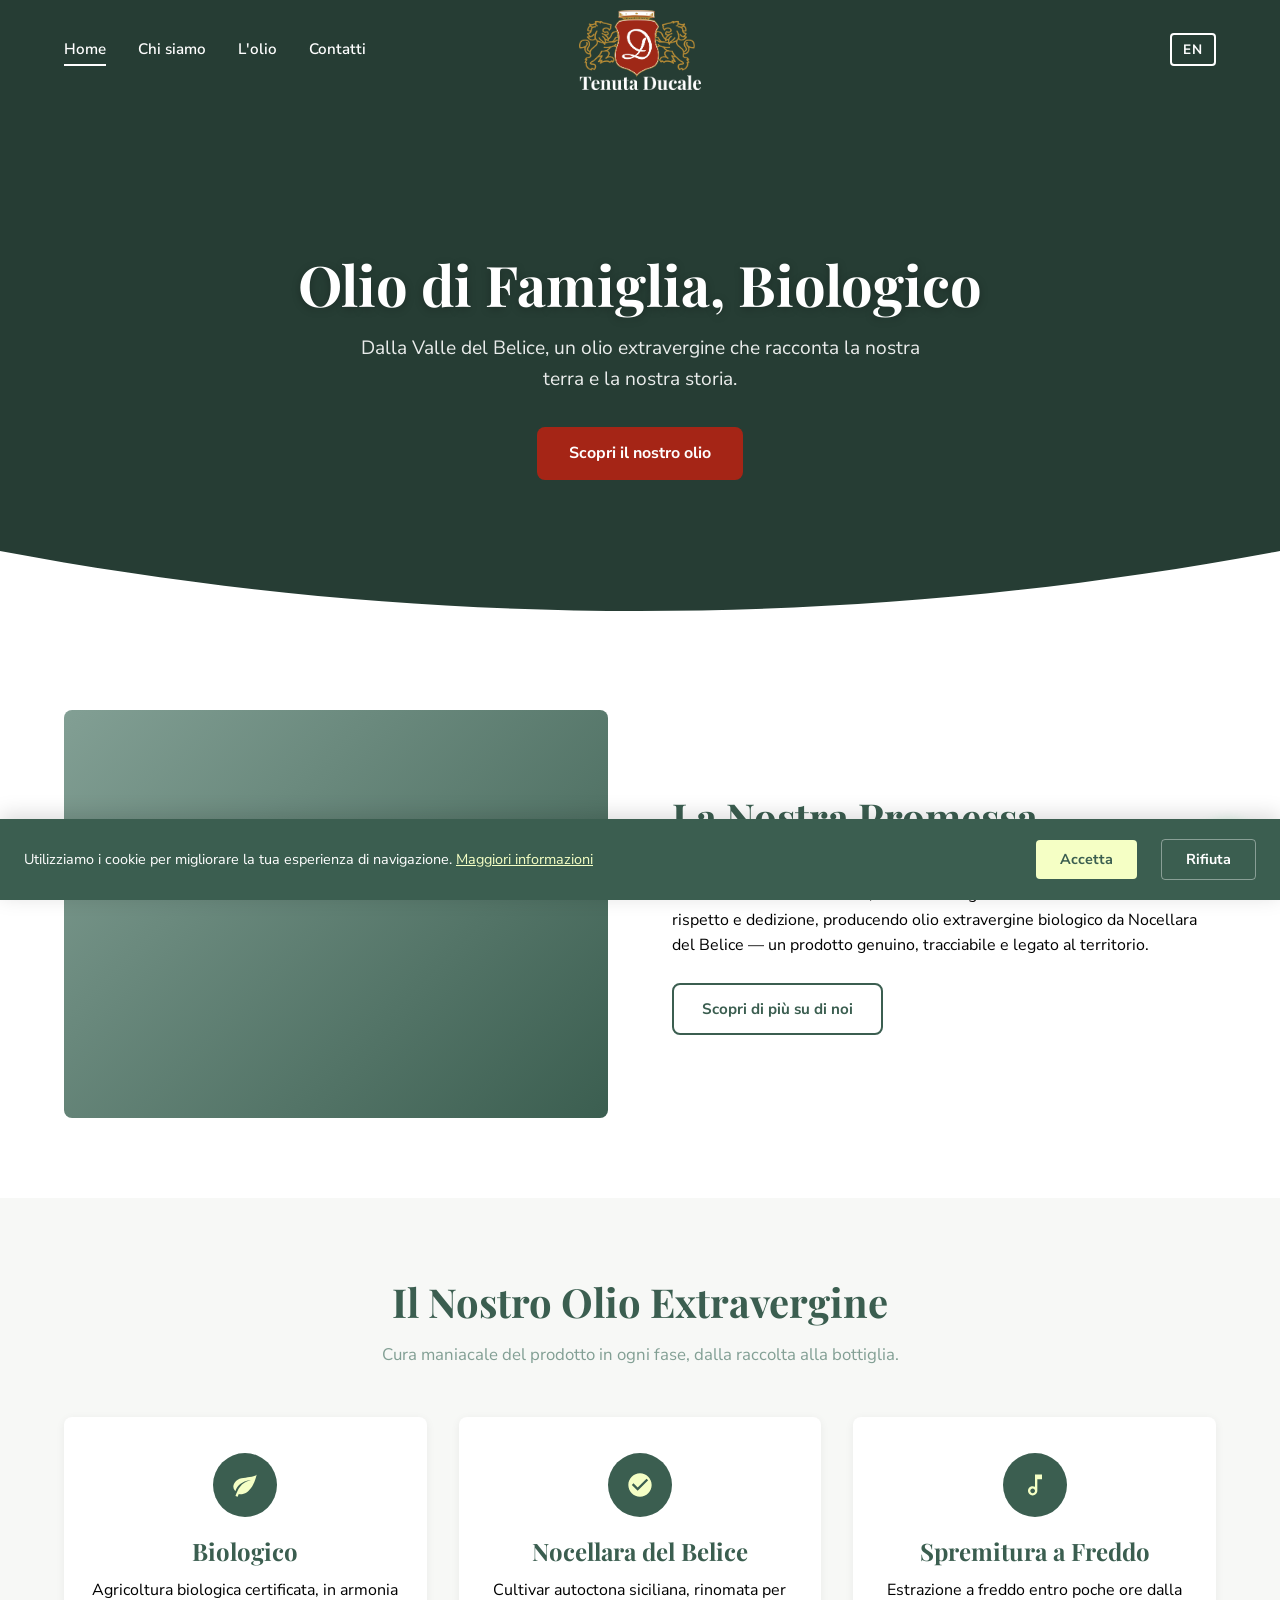
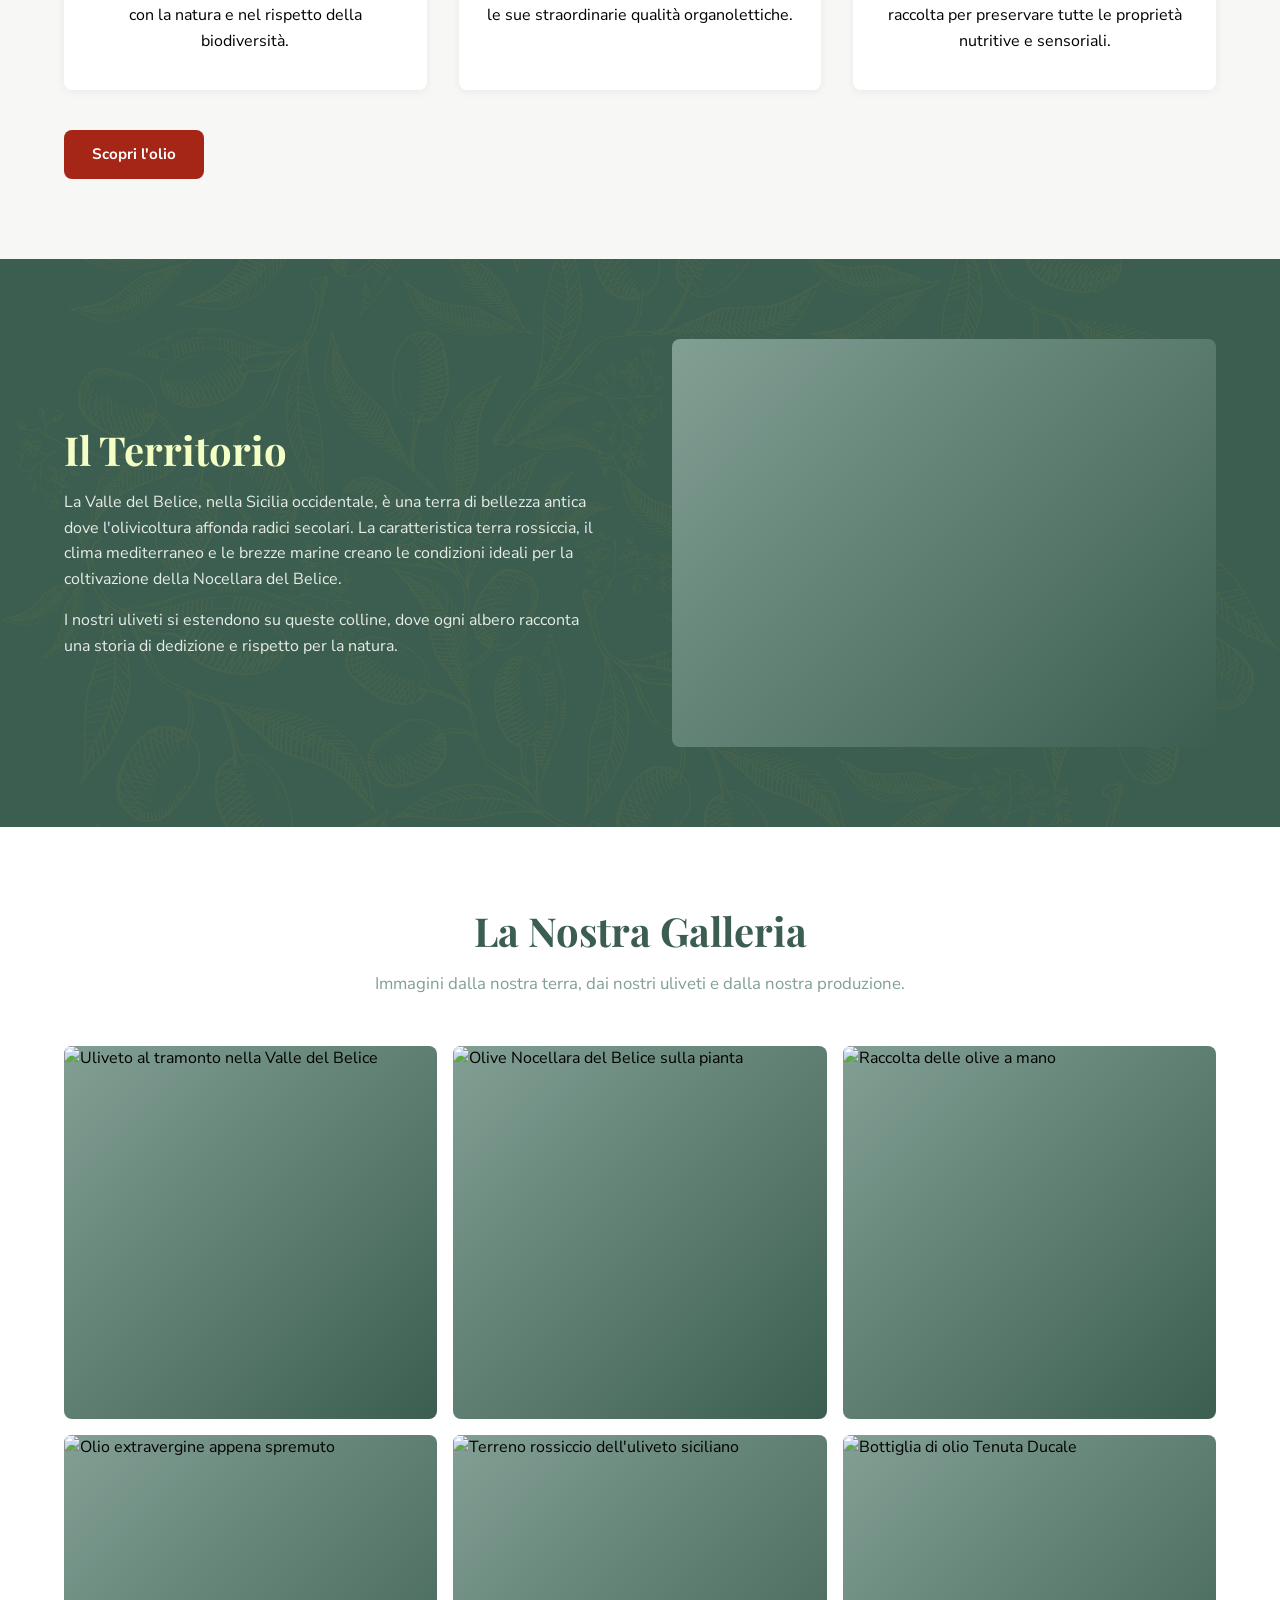
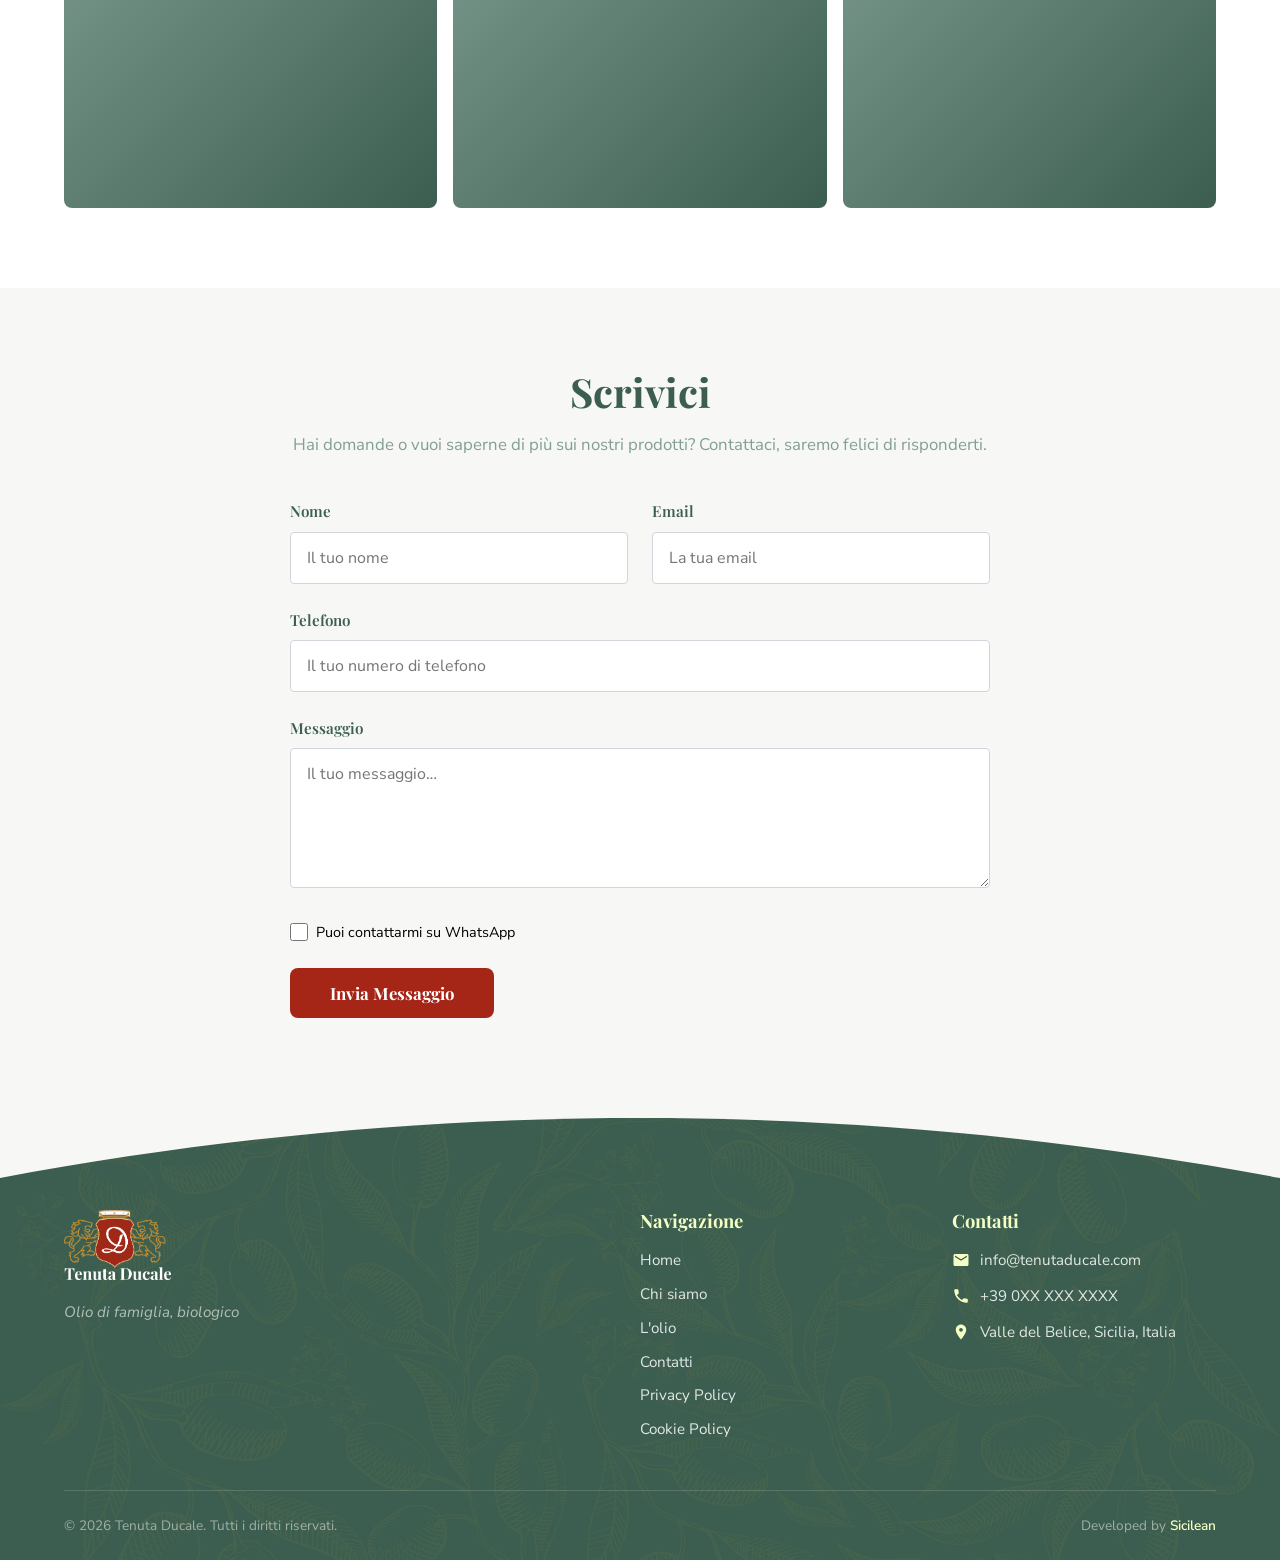
==== commit 9096bac3: "Aggiustamenti e aggiornamenti sezioni pagine, mobile e non, contenutiaggiornati con quelli del sito " ====
--- a/index.html
+++ b/index.html
@@ -80,8 +80,7 @@
   </div>
 
   <!-- ========== HERO ========== -->
-  <!-- Sostituire con: style="background-image: url('img/hero-home.webp')" -->
-  <section class="hero" aria-label="Hero">
+  <section class="hero hero--home" style="background-image: url('public/8O6A8417.webp')" aria-label="Hero">
     <div class="hero__content">
       <h1 class="hero__title" data-i18n="hero.home.title">Olio di Famiglia, Biologico</h1>
       <p class="hero__subtitle" data-i18n="hero.home.subtitle">Dalla Valle del Belice, un olio extravergine che racconta la nostra terra e la nostra storia.</p>
@@ -195,6 +194,11 @@
           <div class="gallery-item fade-in">
             <img src="img/gallery-6.webp" alt="Bottiglia di olio Tenuta Ducale" loading="lazy" width="400" height="400">
           </div>
+        </div>
+
+        <div class="gallery-nav" aria-label="Navigazione galleria">
+          <button class="gallery-nav__btn gallery-nav__prev" aria-label="Foto precedente">&#10094;</button>
+          <button class="gallery-nav__btn gallery-nav__next" aria-label="Foto successiva">&#10095;</button>
         </div>
       </div>
     </section>
--- a/styles.css
+++ b/styles.css
@@ -484,6 +484,26 @@
   z-index: 1;
 }
 
+.hero--home {
+  height: 70vh;
+}
+
+.hero--home::before {
+  background: rgba(0, 0, 0, 0.35);
+}
+
+.hero--home::after {
+  content: '';
+  position: absolute;
+  bottom: -1px;
+  left: 0;
+  width: 100%;
+  height: 80px;
+  background-image: url("data:image/svg+xml,%3Csvg xmlns='http://www.w3.org/2000/svg' viewBox='0 0 1440 80' preserveAspectRatio='none'%3E%3Cpath fill='%23ffffff' d='M0,0 C480,80 960,80 1440,0 L1440,80 L0,80 Z'/%3E%3C/svg%3E");
+  background-size: 100% 100%;
+  z-index: 3;
+}
+
 .hero__content {
   position: relative;
   z-index: 2;
@@ -644,6 +664,42 @@
   background: rgba(0, 0, 0, 0.12);
 }
 
+/* Gallery carousel nav — solo mobile */
+.gallery-nav {
+  display: none;
+}
+
+@media (max-width: 768px) {
+  .gallery-nav {
+    display: flex;
+    justify-content: center;
+    gap: 2rem;
+    margin-top: 0.75rem;
+  }
+
+  .gallery-nav__btn {
+    width: 40px;
+    height: 40px;
+    border-radius: 50%;
+    border: 1px solid var(--primario-chiaro);
+    background: transparent;
+    color: var(--primario-chiaro);
+    font-size: 1rem;
+    display: flex;
+    align-items: center;
+    justify-content: center;
+    cursor: pointer;
+    transition: all var(--transition);
+  }
+
+  .gallery-nav__btn:hover,
+  .gallery-nav__btn:active {
+    background: var(--primario-scuro);
+    border-color: var(--primario-scuro);
+    color: var(--sfondo);
+  }
+}
+
 /* --- 10. Steps / Process --- */
 
 .steps-grid {
@@ -677,6 +733,189 @@
   box-shadow: var(--shadow-sm);
 }
 
+/* --- 10b. Process Timeline --- */
+
+.process-timeline {
+  max-width: 820px;
+  margin: 0 auto;
+  position: relative;
+  padding-left: 40px;
+}
+
+.process-timeline::before {
+  content: '';
+  position: absolute;
+  left: 27px;
+  top: 0;
+  bottom: 0;
+  width: 2px;
+  background: var(--primario-scuro);
+  opacity: 0.15;
+}
+
+.process-step {
+  display: flex;
+  gap: 1.75rem;
+  margin-bottom: 3rem;
+  position: relative;
+}
+
+.process-step:last-child {
+  margin-bottom: 0;
+}
+
+.process-step__number {
+  flex-shrink: 0;
+  display: flex;
+  align-items: center;
+  justify-content: center;
+  width: 56px;
+  height: 56px;
+  border-radius: 50%;
+  background: var(--primario-scuro);
+  color: var(--accent-giallo);
+  font-family: "Playfair Display", serif;
+  font-weight: 700;
+  font-size: 1.25rem;
+  z-index: 1;
+  position: relative;
+  left: -40px;
+  margin-right: -40px;
+  box-shadow: var(--shadow-sm);
+}
+
+.process-step__content {
+  padding-top: 0.5rem;
+}
+
+.process-step__content h3 {
+  font-family: "Playfair Display", serif;
+  font-size: 1.35rem;
+  font-weight: 700;
+  color: var(--primario-scuro);
+  margin-bottom: 0.75rem;
+}
+
+.process-step__content p {
+  color: var(--testo-corpo);
+  line-height: 1.8;
+}
+
+.process-step__content p + p {
+  margin-top: 0.75rem;
+}
+
+@media (max-width: 600px) {
+  .process-timeline {
+    padding-left: 0;
+  }
+
+  .process-timeline::before {
+    display: none;
+  }
+
+  .process-step {
+    flex-direction: column;
+    align-items: center;
+    text-align: center;
+  }
+
+  .process-step__number {
+    position: static;
+    left: auto;
+    margin-right: 0;
+    margin-bottom: 1rem;
+  }
+}
+
+/* --- 10c. Certifications & Analysis Downloads --- */
+
+.cert-badges {
+  display: flex;
+  justify-content: center;
+  align-items: center;
+  gap: 2.5rem;
+  flex-wrap: wrap;
+  margin-bottom: 3rem;
+}
+
+.cert-badges img {
+  max-height: 100px;
+  width: auto;
+  object-fit: contain;
+}
+
+.analysis-grid {
+  display: grid;
+  grid-template-columns: repeat(auto-fit, minmax(260px, 1fr));
+  gap: 1rem;
+  max-width: 920px;
+  margin: 0 auto;
+}
+
+.analysis-card {
+  display: flex;
+  align-items: center;
+  gap: 1.25rem;
+  padding: 1.25rem 1.5rem;
+  background: var(--sfondo-chiaro);
+  border: 1px solid rgba(58, 46, 30, 0.1);
+  border-radius: 10px;
+  text-decoration: none;
+  color: var(--testo-corpo);
+  transition: box-shadow 0.25s ease, border-color 0.25s ease, transform 0.25s ease;
+}
+
+.analysis-card:hover {
+  border-color: var(--primario-scuro);
+  box-shadow: var(--shadow-md);
+  transform: translateY(-2px);
+}
+
+.analysis-card__year {
+  flex-shrink: 0;
+  font-family: "Playfair Display", serif;
+  font-size: 1.5rem;
+  font-weight: 700;
+  color: var(--primario-scuro);
+  line-height: 1;
+}
+
+.analysis-card__info {
+  display: flex;
+  flex-direction: column;
+  gap: 0.25rem;
+}
+
+.analysis-card__label {
+  font-weight: 600;
+  font-size: 0.95rem;
+  color: var(--primario-scuro);
+}
+
+.analysis-card__action {
+  display: flex;
+  align-items: center;
+  gap: 0.4rem;
+  font-size: 0.85rem;
+  color: var(--accent-oliva);
+  font-weight: 600;
+}
+
+.analysis-card__action svg {
+  transition: transform 0.2s ease;
+}
+
+.analysis-card:hover .analysis-card__action svg {
+  transform: translateY(2px);
+}
+
+@media (max-width: 600px) {
+  .analysis-grid {
+    grid-template-columns: 1fr;
+  }
+}
+
 /* --- 11. Contact Info --- */
 
 .contact-info-grid {
@@ -732,6 +971,105 @@
 
 .contact-info-card a:hover {
   color: var(--accent-rosso);
+}
+
+/* --- 11b. Awards & Publications --- */
+
+.awards-section-label {
+  font-family: "Playfair Display", serif;
+  font-size: 1.15rem;
+  font-weight: 700;
+  color: var(--primario-scuro);
+  text-transform: uppercase;
+  letter-spacing: 0.08em;
+  margin-bottom: 1.5rem;
+  padding-bottom: 0.5rem;
+  border-bottom: 2px solid var(--accent-giallo);
+  display: inline-block;
+}
+
+.awards-grid {
+  display: grid;
+  grid-template-columns: repeat(auto-fit, minmax(280px, 1fr));
+  gap: 1.5rem;
+  margin-bottom: 3rem;
+}
+
+.award-card {
+  display: flex;
+  flex-direction: column;
+  align-items: center;
+  text-align: center;
+  gap: 1.25rem;
+  padding: 1.25rem 1rem 1.5rem;
+  background: var(--sfondo);
+  border-radius: var(--radius);
+  box-shadow: var(--shadow-sm);
+  border: 1px solid rgba(58, 46, 30, 0.06);
+  transition: box-shadow 0.25s ease, transform 0.25s ease;
+}
+
+.award-card:hover {
+  box-shadow: var(--shadow-md);
+  transform: translateY(-2px);
+}
+
+.award-card__img {
+  width: 240px;
+  height: 200px;
+  display: flex;
+  align-items: center;
+  justify-content: center;
+}
+
+.award-card__img img {
+  max-width: 100%;
+  max-height: 100%;
+  object-fit: contain;
+  border-radius: 6px;
+}
+
+.award-card__body {
+  display: flex;
+  flex-direction: column;
+  align-items: center;
+  gap: 0.2rem;
+}
+
+.award-card__year {
+  font-family: "Playfair Display", serif;
+  font-size: 0.85rem;
+  font-weight: 700;
+  color: var(--accent-oliva);
+  letter-spacing: 0.05em;
+}
+
+.award-card__body h4 {
+  font-family: "Playfair Display", serif;
+  font-size: 1.05rem;
+  font-weight: 700;
+  color: var(--primario-scuro);
+  margin: 0;
+  line-height: 1.3;
+}
+
+.award-card__body p {
+  font-size: 0.88rem;
+  color: var(--testo-corpo);
+  margin: 0;
+  line-height: 1.5;
+}
+
+.award-card__result {
+  font-weight: 600;
+  color: var(--primario-scuro) !important;
+  font-style: italic;
+}
+
+@media (max-width: 600px) {
+  .awards-grid {
+    grid-template-columns: 1fr;
+  }
 }
 
 /* --- 12. Form --- */
@@ -853,9 +1191,21 @@
 .footer {
   background-color: var(--primario-scuro);
   color: rgba(255, 255, 255, 0.85);
-  padding: 4rem 0 0;
+  padding: 7rem 0 0;
   position: relative;
   overflow: hidden;
+}
+
+.footer::before {
+  content: '';
+  position: absolute;
+  top: 0;
+  left: 0;
+  width: 100%;
+  height: 80px;
+  background-image: url("data:image/svg+xml,%3Csvg xmlns='http://www.w3.org/2000/svg' viewBox='0 0 1440 80' preserveAspectRatio='none'%3E%3Cpath fill='%23f7f8f6' d='M0,80 C480,0 960,0 1440,80 L1440,0 L0,0 Z'/%3E%3C/svg%3E");
+  background-size: 100% 100%;
+  z-index: 3;
 }
 
 .footer::after {
@@ -1294,11 +1644,29 @@
     order: 0;
   }
   .gallery-grid {
-    grid-template-columns: repeat(2, 1fr);
+    display: flex;
+    overflow-x: auto;
+    scroll-snap-type: x mandatory;
+    -webkit-overflow-scrolling: touch;
+    gap: 0.75rem;
+    padding-bottom: 1rem;
+    scrollbar-width: none;
+  }
+  .gallery-grid::-webkit-scrollbar {
+    display: none;
+  }
+  .gallery-grid .gallery-item {
+    flex: 0 0 85%;
+    scroll-snap-align: center;
+    aspect-ratio: 4 / 3;
+    border-radius: var(--radius);
   }
   .form-row {
     grid-template-columns: 1fr;
     gap: 0;
+  }
+  .footer::before {
+    height: 50px;
   }
   .footer__grid {
     grid-template-columns: 1fr;
@@ -1316,7 +1684,8 @@
     padding: 3.5rem 0;
   }
   .hero {
-    min-height: 320px;
+    height: 100vh;
+    min-height: 0;
   }
   .lightbox__prev,
   .lightbox__next {
@@ -1333,9 +1702,6 @@
 }
 
 @media (max-width: 480px) {
-  .gallery-grid {
-    grid-template-columns: 1fr;
-  }
   .cookie-banner {
     flex-direction: column;
     text-align: center;
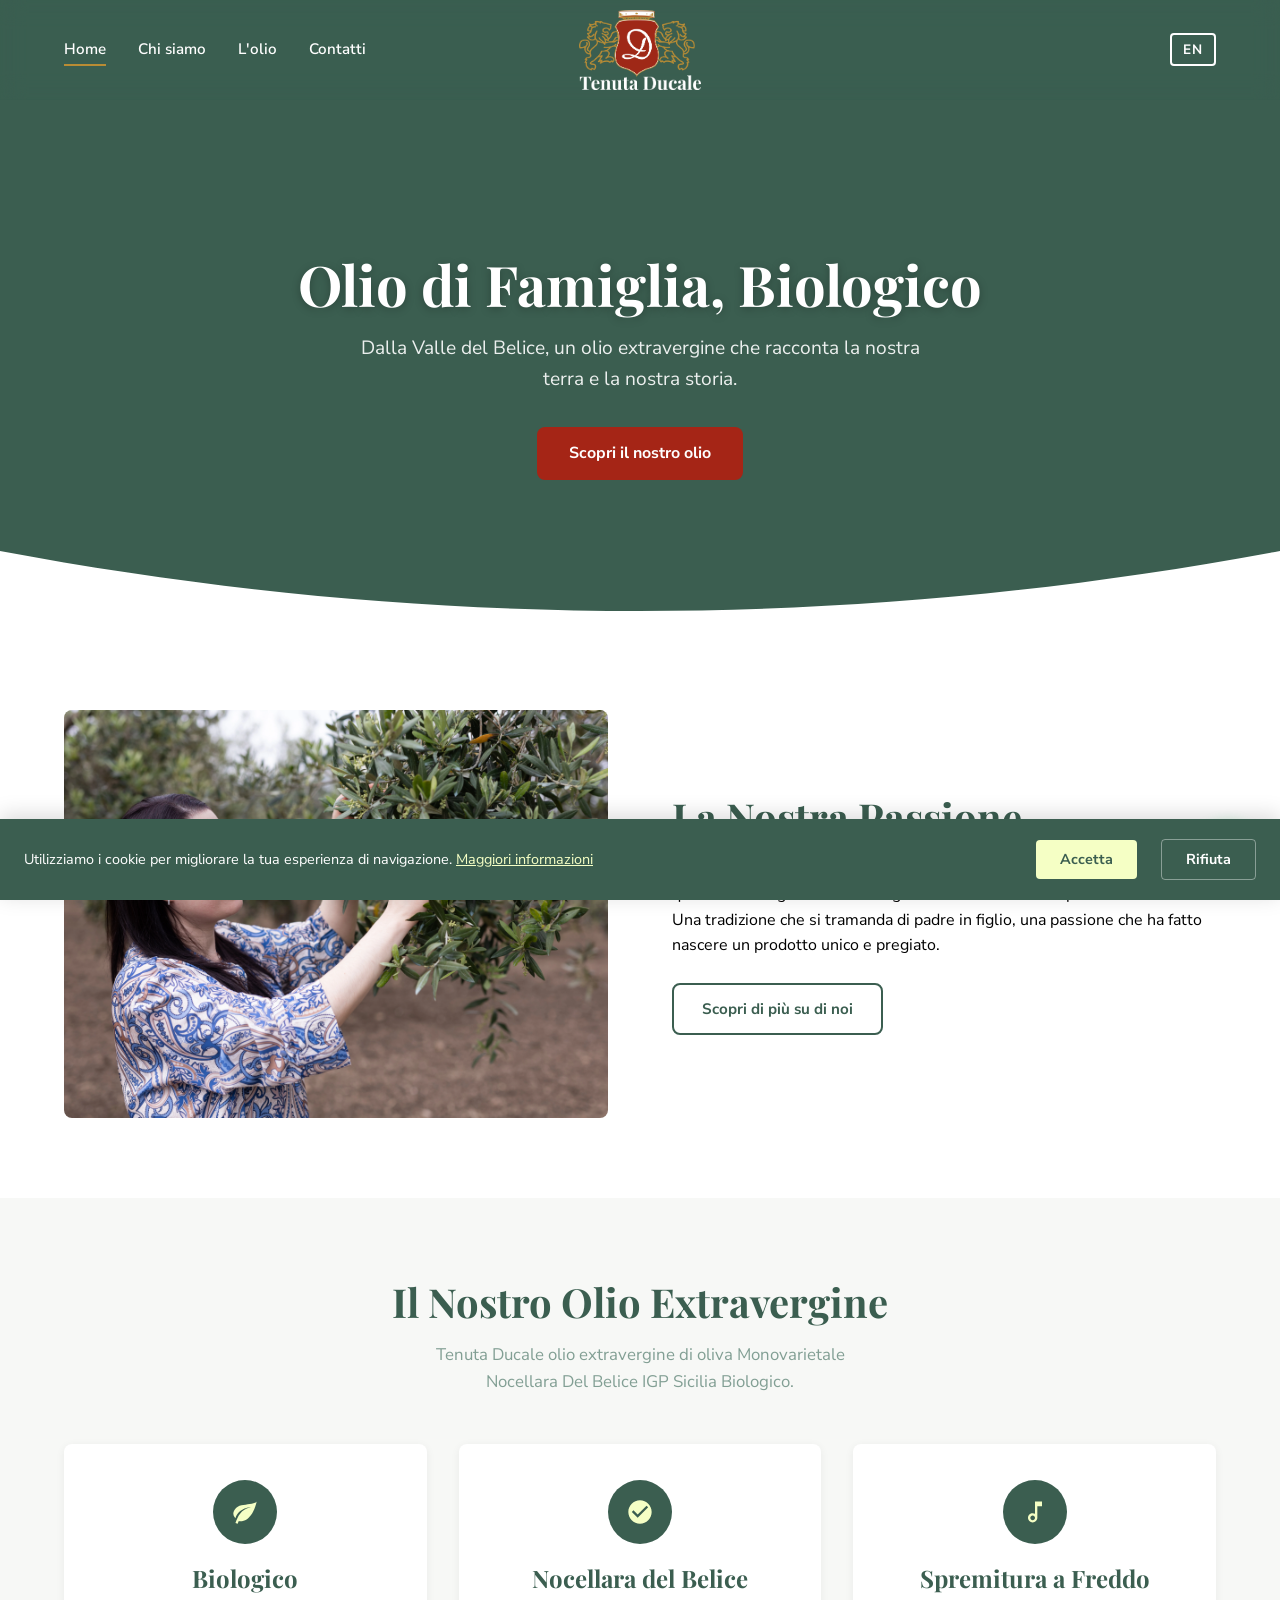
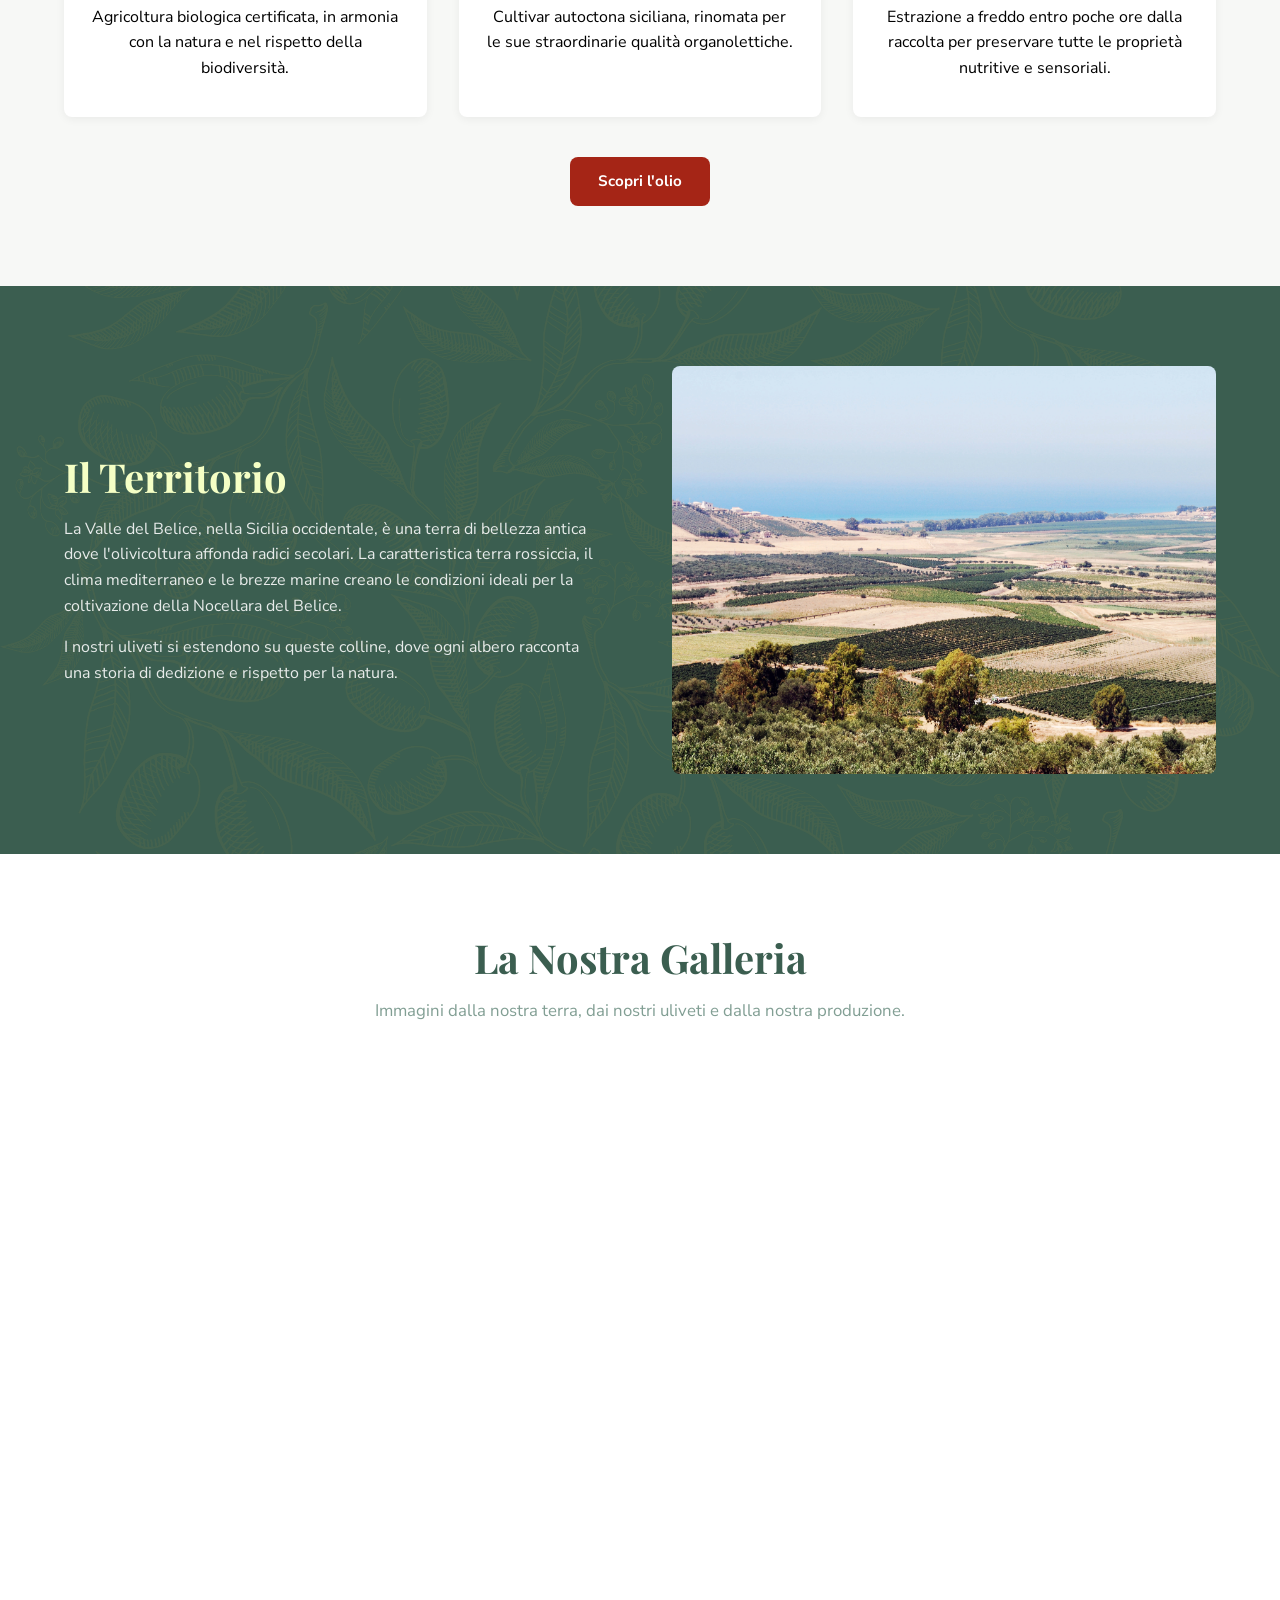
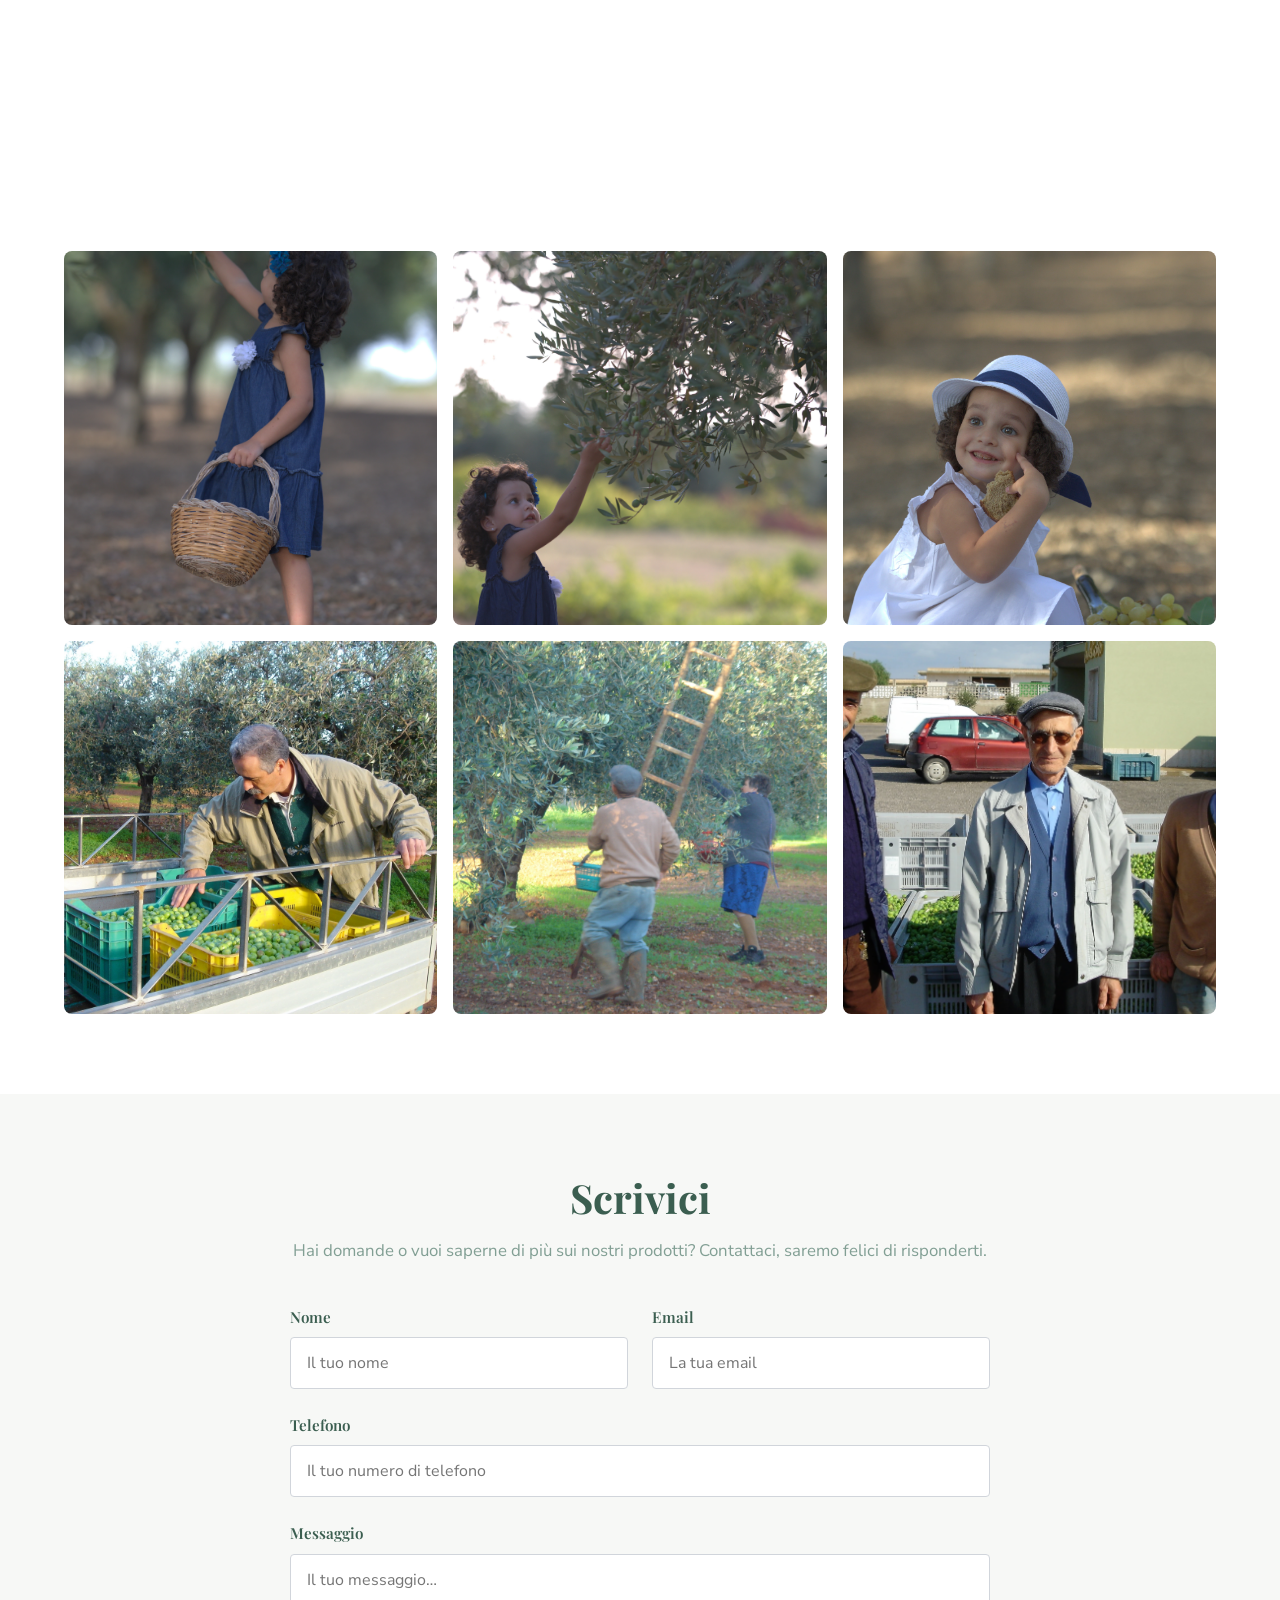
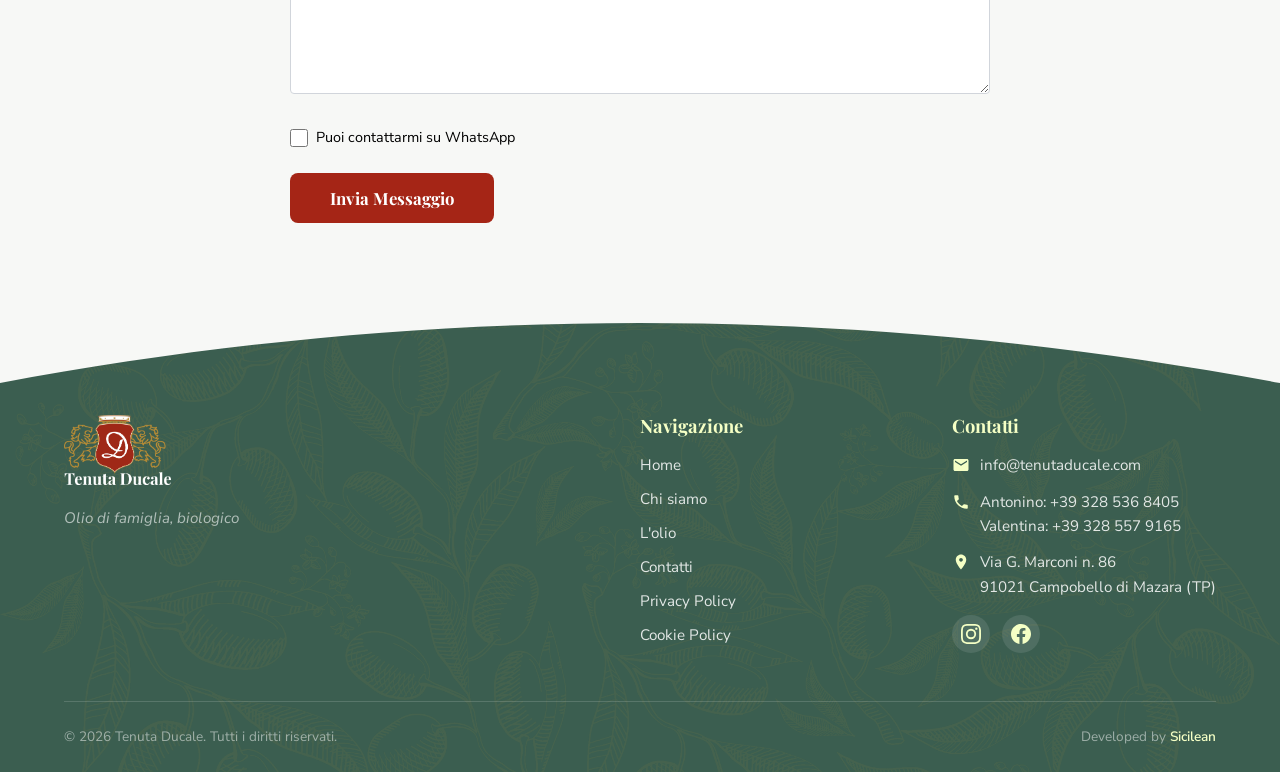
==== commit cd76945f: "Aggiunte foto, dati, migliorie varie di stile contenuti" ====
--- a/index.html
+++ b/index.html
@@ -33,12 +33,19 @@
     "description": "Piccola azienda agricola a conduzione familiare nella Valle del Belice, Sicilia. Produzione di olio extravergine biologico da Nocellara del Belice.",
     "url": "https://www.tenutaducale.com",
     "email": "info@tenutaducale.com",
+    "telephone": ["+393285368405", "+393285579165"],
     "address": {
       "@type": "PostalAddress",
-      "addressLocality": "Valle del Belice",
+      "streetAddress": "Via G. Marconi n. 86",
+      "addressLocality": "Campobello di Mazara",
+      "postalCode": "91021",
       "addressRegion": "Sicilia",
       "addressCountry": "IT"
-    }
+    },
+    "sameAs": [
+      "https://bit.ly/40xbv5w",
+      "https://bit.ly/3YwTAdd"
+    ]
   }
   </script>
 </head>
@@ -96,11 +103,17 @@
       <div class="container">
         <div class="two-col fade-in">
           <div class="two-col__img">
-            <!-- Sostituire con: <img src="img/intro-famiglia.webp" alt="La famiglia Di Maria nell'uliveto" loading="lazy" width="600" height="450"> -->
+            <img src="public/8O6A8405.webp" alt="La famiglia Di Maria nell'uliveto" loading="lazy" width="600" height="450">
           </div>
           <div class="two-col__text">
-            <h2 id="intro-heading" data-i18n="home.intro.title">La Nostra Promessa</h2>
-            <p data-i18n="home.intro.text">Tenuta Ducale è una piccola azienda agricola a conduzione familiare nel cuore della Valle del Belice, in Sicilia. Da generazioni coltiviamo la terra con rispetto e dedizione, producendo olio extravergine biologico da Nocellara del Belice — un prodotto genuino, tracciabile e legato al territorio.</p>
+            <h2 id="intro-heading" data-i18n="home.intro.title">La Nostra Passione</h2>
+            <p data-i18n="home.intro.text">Produciamo olio extra vergine di qualità
+              da generazioni, puntando sulla qualità
+              e sulla genuinità dell’ingrediente base:
+              l’amore per la nostra terra.
+              Una tradizione che si tramanda di padre in figlio,
+              una passione che ha fatto nascere un prodotto
+              unico e pregiato.</p>
             <a href="chi-siamo.html" class="btn btn--outline" data-i18n="home.intro.cta">Scopri di più su di noi</a>
           </div>
         </div>
@@ -112,10 +125,10 @@
       <div class="container">
         <div class="section-header fade-in">
           <h2 id="oil-heading" data-i18n="home.oil.title">Il Nostro Olio Extravergine</h2>
-          <p data-i18n="home.oil.subtitle">Cura maniacale del prodotto in ogni fase, dalla raccolta alla bottiglia.</p>
-        </div>
-
-        <div class="cards-grid">
+          <p data-i18n="home.oil.subtitle">Tenuta Ducale olio extravergine di oliva Monovarietale <br>Nocellara Del Belice IGP Sicilia Biologico.</p>
+        </div>
+
+        <div class="cards-grid cards-grid--three">
           <!-- Card 1: Biologico -->
           <div class="card fade-in">
             <div class="card__icon">
@@ -155,7 +168,7 @@
       <div class="container">
         <div class="two-col two-col--reverse fade-in">
           <div class="two-col__img">
-            <!-- Sostituire con: <img src="img/territorio-valle.webp" alt="Panorama della Valle del Belice" loading="lazy" width="600" height="450"> -->
+            <img src="public/Belice_Valley.webp" alt="Panorama della Valle del Belice" loading="lazy" width="600" height="450">
           </div>
           <div class="two-col__text">
             <h2 id="territory-heading" data-i18n="home.territory.title">Il Territorio</h2>
@@ -175,24 +188,41 @@
         </div>
 
         <div class="gallery-grid">
-          <!-- Sostituire src con le vere immagini (es. img/gallery-1.webp) -->
-          <div class="gallery-item fade-in">
-            <img src="img/gallery-1.webp" alt="Uliveto al tramonto nella Valle del Belice" loading="lazy" width="400" height="400">
-          </div>
-          <div class="gallery-item fade-in">
-            <img src="img/gallery-2.webp" alt="Olive Nocellara del Belice sulla pianta" loading="lazy" width="400" height="400">
-          </div>
-          <div class="gallery-item fade-in">
-            <img src="img/gallery-3.webp" alt="Raccolta delle olive a mano" loading="lazy" width="400" height="400">
-          </div>
-          <div class="gallery-item fade-in">
-            <img src="img/gallery-4.webp" alt="Olio extravergine appena spremuto" loading="lazy" width="400" height="400">
-          </div>
-          <div class="gallery-item fade-in">
-            <img src="img/gallery-5.webp" alt="Terreno rossiccio dell'uliveto siciliano" loading="lazy" width="400" height="400">
-          </div>
-          <div class="gallery-item fade-in">
-            <img src="img/gallery-6.webp" alt="Bottiglia di olio Tenuta Ducale" loading="lazy" width="400" height="400">
+          <div class="gallery-item fade-in">
+            <img src="public/8O6A8428.webp" alt="Uliveto storico di Nocellara del Belice" loading="lazy" width="400" height="400">
+          </div>
+          <div class="gallery-item fade-in">
+            <img src="public/8O6A8418.webp" alt="Raccolta delle olive nella Valle del Belice" loading="lazy" width="400" height="400">
+          </div>
+          <div class="gallery-item fade-in">
+            <img src="public/8O6A8417.webp" alt="Panorama degli uliveti siciliani" loading="lazy" width="400" height="400">
+          </div>
+          <div class="gallery-item fade-in">
+            <img src="public/8O6A8415.webp" alt="Olive Nocellara del Belice sulla pianta" loading="lazy" width="400" height="400">
+          </div>
+          <div class="gallery-item fade-in">
+            <img src="public/8O6A8406.webp" alt="La terra rossiccia della Valle del Belice" loading="lazy" width="400" height="400">
+          </div>
+          <div class="gallery-item fade-in">
+            <img src="public/8H9A7989.webp" alt="Paesaggio dell'uliveto al tramonto" loading="lazy" width="400" height="400">
+          </div>
+          <div class="gallery-item fade-in">
+            <img src="public/8H9A7983.webp" alt="Dettaglio dell'uliveto siciliano" loading="lazy" width="400" height="400">
+          </div>
+          <div class="gallery-item fade-in">
+            <img src="public/8H9A7981.webp" alt="Coltivazione biologica nell'uliveto" loading="lazy" width="400" height="400">
+          </div>
+          <div class="gallery-item fade-in">
+            <img src="public/8H9A7953.webp" alt="Uliveto nella Valle del Belice" loading="lazy" width="400" height="400">
+          </div>
+          <div class="gallery-item fade-in">
+            <img src="public/controllo qualità.webp" alt="Controllo qualità dell'olio extravergine" loading="lazy" width="400" height="400">
+          </div>
+          <div class="gallery-item fade-in">
+            <img src="public/DSC00063.webp" alt="Produzione artigianale dell'olio" loading="lazy" width="400" height="400">
+          </div>
+          <div class="gallery-item fade-in">
+            <img src="public/generazioni v.webp" alt="Generazioni della famiglia Di Maria" loading="lazy" width="400" height="400">
           </div>
         </div>
 
@@ -278,21 +308,27 @@
           </div>
         </div>
 
-        <!-- Col 3: Contatti -->
         <div>
           <h3 data-i18n="footer.contact">Contatti</h3>
           <div class="footer__contact-item">
             <svg viewBox="0 0 24 24" aria-hidden="true"><path d="M20 4H4c-1.1 0-2 .9-2 2v12c0 1.1.9 2 2 2h16c1.1 0 2-.9 2-2V6c0-1.1-.9-2-2-2zm0 4l-8 5-8-5V6l8 5 8-5v2z"/></svg>
-            <span>info@tenutaducale.com</span>
+            <a href="mailto:info@tenutaducale.com">info@tenutaducale.com</a>
           </div>
           <div class="footer__contact-item">
             <svg viewBox="0 0 24 24" aria-hidden="true"><path d="M6.62 10.79c1.44 2.83 3.76 5.14 6.59 6.59l2.2-2.2c.27-.27.67-.36 1.02-.24 1.12.37 2.33.57 3.57.57.55 0 1 .45 1 1V20c0 .55-.45 1-1 1-9.39 0-17-7.61-17-17 0-.55.45-1 1-1h3.5c.55 0 1 .45 1 1 0 1.25.2 2.45.57 3.57.11.35.03.74-.25 1.02l-2.2 2.2z"/></svg>
-            <!-- Sostituire con numero reale -->
-            <span>+39 0XX XXX XXXX</span>
+            <span>Antonino: <a href="tel:+393285368405">+39 328 536 8405</a><br>Valentina: <a href="tel:+393285579165">+39 328 557 9165</a></span>
           </div>
           <div class="footer__contact-item">
             <svg viewBox="0 0 24 24" aria-hidden="true"><path d="M12 2C8.13 2 5 5.13 5 9c0 5.25 7 13 7 13s7-7.75 7-13c0-3.87-3.13-7-7-7zm0 9.5c-1.38 0-2.5-1.12-2.5-2.5s1.12-2.5 2.5-2.5 2.5 1.12 2.5 2.5-1.12 2.5-2.5 2.5z"/></svg>
-            <span>Valle del Belice, Sicilia, Italia</span>
+            <span>Via G. Marconi n. 86<br>91021 Campobello di Mazara (TP)</span>
+          </div>
+          <div class="footer__social">
+            <a href="https://bit.ly/40xbv5w" target="_blank" rel="noopener" aria-label="Seguici su Instagram">
+              <svg viewBox="0 0 24 24" aria-hidden="true"><path d="M12 2.163c3.204 0 3.584.012 4.85.07 3.252.148 4.771 1.691 4.919 4.919.058 1.265.069 1.645.069 4.849 0 3.205-.012 3.584-.069 4.849-.149 3.225-1.664 4.771-4.919 4.919-1.266.058-1.644.07-4.85.07-3.204 0-3.584-.012-4.849-.07-3.26-.149-4.771-1.699-4.919-4.92-.058-1.265-.07-1.644-.07-4.849 0-3.204.013-3.583.07-4.849.149-3.227 1.664-4.771 4.919-4.919 1.266-.057 1.645-.069 4.849-.069zM12 0C8.741 0 8.333.014 7.053.072 2.695.272.273 2.69.073 7.052.014 8.333 0 8.741 0 12c0 3.259.014 3.668.072 4.948.2 4.358 2.618 6.78 6.98 6.98C8.333 23.986 8.741 24 12 24c3.259 0 3.668-.014 4.948-.072 4.354-.2 6.782-2.618 6.979-6.98.059-1.28.073-1.689.073-4.948 0-3.259-.014-3.667-.072-4.947-.196-4.354-2.617-6.78-6.979-6.98C15.668.014 15.259 0 12 0zm0 5.838a6.162 6.162 0 100 12.324 6.162 6.162 0 000-12.324zM12 16a4 4 0 110-8 4 4 0 010 8zm6.406-11.845a1.44 1.44 0 100 2.881 1.44 1.44 0 000-2.881z"/></svg>
+            </a>
+            <a href="https://bit.ly/3YwTAdd" target="_blank" rel="noopener" aria-label="Seguici su Facebook">
+              <svg viewBox="0 0 24 24" aria-hidden="true"><path d="M24 12.073c0-6.627-5.373-12-12-12s-12 5.373-12 12c0 5.99 4.388 10.954 10.125 11.854v-8.385H7.078v-3.47h3.047V9.43c0-3.007 1.792-4.669 4.533-4.669 1.312 0 2.686.235 2.686.235v2.953H15.83c-1.491 0-1.956.925-1.956 1.874v2.25h3.328l-.532 3.47h-2.796v8.385C19.612 23.027 24 18.062 24 12.073z"/></svg>
+            </a>
           </div>
         </div>
       </div>
@@ -305,8 +341,7 @@
   </footer>
 
   <!-- ========== WHATSAPP BUTTON ========== -->
-  <!-- Sostituire 39XXXXXXXXXX con il numero WhatsApp reale -->
-  <a href="https://wa.me/39XXXXXXXXXX" class="whatsapp-btn" target="_blank" rel="noopener" aria-label="Contattaci su WhatsApp">
+  <a href="https://wa.me/393285579165" class="whatsapp-btn" target="_blank" rel="noopener" aria-label="Contattaci su WhatsApp">
     <svg viewBox="0 0 24 24" aria-hidden="true"><path d="M17.472 14.382c-.297-.149-1.758-.867-2.03-.967-.273-.099-.471-.148-.67.15-.197.297-.767.966-.94 1.164-.173.199-.347.223-.644.075-.297-.15-1.255-.463-2.39-1.475-.883-.788-1.48-1.761-1.653-2.059-.173-.297-.018-.458.13-.606.134-.133.298-.347.446-.52.149-.174.198-.298.298-.497.099-.198.05-.371-.025-.52-.075-.149-.669-1.612-.916-2.207-.242-.579-.487-.5-.669-.51-.173-.008-.371-.01-.57-.01-.198 0-.52.074-.792.372-.272.297-1.04 1.016-1.04 2.479 0 1.462 1.065 2.875 1.213 3.074.149.198 2.096 3.2 5.077 4.487.709.306 1.262.489 1.694.625.712.227 1.36.195 1.871.118.571-.085 1.758-.719 2.006-1.413.248-.694.248-1.289.173-1.413-.074-.124-.272-.198-.57-.347m-5.421 7.403h-.004a9.87 9.87 0 01-5.031-1.378l-.361-.214-3.741.982.998-3.648-.235-.374a9.86 9.86 0 01-1.51-5.26c.001-5.45 4.436-9.884 9.888-9.884 2.64 0 5.122 1.03 6.988 2.898a9.825 9.825 0 012.893 6.994c-.003 5.45-4.437 9.884-9.885 9.884m8.413-18.297A11.815 11.815 0 0012.05 0C5.495 0 .16 5.335.157 11.892c0 2.096.547 4.142 1.588 5.945L.057 24l6.305-1.654a11.882 11.882 0 005.683 1.448h.005c6.554 0 11.89-5.335 11.893-11.893a11.821 11.821 0 00-3.48-8.413z"/></svg>
   </a>
 
--- a/styles.css
+++ b/styles.css
@@ -218,16 +218,22 @@
   left: 0;
   width: 100%;
   z-index: 1000;
-  transition: background-color var(--transition), box-shadow var(--transition);
+  transition: background var(--transition), box-shadow var(--transition), backdrop-filter var(--transition), border-bottom var(--transition);
 }
 
 .navbar--transparent {
-  background-color: transparent;
+  background: rgba(59, 94, 80, 0.15);
+  backdrop-filter: blur(12px);
+  -webkit-backdrop-filter: blur(12px);
+  border-bottom: 1px solid rgba(59, 94, 80, 0.25);
 }
 
 .navbar--scrolled {
-  background-color: var(--sfondo);
+  background: rgba(255, 255, 255, 0.72);
   box-shadow: var(--shadow-md);
+  backdrop-filter: blur(14px) saturate(1.2);
+  -webkit-backdrop-filter: blur(14px) saturate(1.2);
+  border-bottom: 1px solid rgba(0, 0, 0, 0.06);
 }
 
 .navbar__inner {
@@ -320,7 +326,7 @@
   left: 0;
   width: 0;
   height: 2px;
-  background-color: currentColor;
+  background-color: #B98C34;
   transition: width var(--transition);
 }
 
@@ -489,7 +495,12 @@
 }
 
 .hero--home::before {
-  background: rgba(0, 0, 0, 0.35);
+  background: linear-gradient(
+    to bottom,
+    rgba(59, 94, 80, 0.55) 0%,
+    rgba(59, 94, 80, 0.25) 40%,
+    rgba(59, 94, 80, 0.2) 100%
+  );
 }
 
 .hero--home::after {
@@ -554,8 +565,12 @@
 
 .cards-grid {
   display: grid;
-  grid-template-columns: repeat(auto-fit, minmax(280px, 1fr));
+  grid-template-columns: repeat(2, 1fr);
   gap: 2rem;
+}
+
+.cards-grid--three {
+  grid-template-columns: repeat(3, 1fr);
 }
 
 .card {
@@ -920,7 +935,7 @@
 
 .contact-info-grid {
   display: grid;
-  grid-template-columns: repeat(auto-fit, minmax(250px, 1fr));
+  grid-template-columns: repeat(3, 1fr);
   gap: 1.5rem;
   margin-bottom: 3rem;
 }
@@ -933,6 +948,8 @@
   background: var(--sfondo);
   border-radius: var(--radius);
   box-shadow: var(--shadow-sm);
+  min-width: 0;
+  overflow: hidden;
 }
 
 .contact-info-card__icon {
@@ -958,10 +975,16 @@
   margin-bottom: 0.25rem;
 }
 
+.contact-info-card > div:last-child {
+  min-width: 0;
+  overflow: hidden;
+}
+
 .contact-info-card p {
   font-size: 0.95rem;
   margin-bottom: 0;
   color: #555;
+  word-break: break-word;
 }
 
 .contact-info-card a {
@@ -971,6 +994,40 @@
 
 .contact-info-card a:hover {
   color: var(--accent-rosso);
+}
+
+.contact-social {
+  display: flex;
+  flex-wrap: wrap;
+  gap: 0.5rem;
+  margin-top: 0.25rem;
+}
+
+.contact-social a {
+  display: inline-flex;
+  align-items: center;
+  gap: 0.35rem;
+  padding: 0.4rem 0.7rem;
+  border-radius: var(--radius);
+  background: var(--primario-scuro);
+  color: var(--sfondo);
+  font-size: 0.82rem;
+  font-weight: 600;
+  transition: background var(--transition), transform var(--transition);
+  white-space: nowrap;
+}
+
+.contact-social a:hover {
+  background: #2d4a3e;
+  color: var(--sfondo);
+  transform: translateY(-2px);
+}
+
+.contact-social svg {
+  width: 16px;
+  height: 16px;
+  fill: var(--accent-giallo);
+  flex-shrink: 0;
 }
 
 /* --- 11b. Awards & Publications --- */
@@ -984,7 +1041,7 @@
   letter-spacing: 0.08em;
   margin-bottom: 1.5rem;
   padding-bottom: 0.5rem;
-  border-bottom: 2px solid var(--accent-giallo);
+  border-bottom: 2px solid #B98C34;
   display: inline-block;
 }
 
@@ -1286,6 +1343,43 @@
   margin-top: 3px;
 }
 
+.footer__contact-item a {
+  color: rgba(255, 255, 255, 0.85);
+  transition: color var(--transition);
+}
+
+.footer__contact-item a:hover {
+  color: var(--accent-giallo);
+}
+
+.footer__social {
+  display: flex;
+  gap: 0.75rem;
+  margin-top: 1rem;
+}
+
+.footer__social a {
+  display: flex;
+  align-items: center;
+  justify-content: center;
+  width: 38px;
+  height: 38px;
+  border-radius: 50%;
+  background: rgba(255, 255, 255, 0.1);
+  transition: background var(--transition), transform var(--transition);
+}
+
+.footer__social a:hover {
+  background: rgba(255, 255, 255, 0.2);
+  transform: translateY(-2px);
+}
+
+.footer__social svg {
+  width: 20px;
+  height: 20px;
+  fill: var(--accent-giallo);
+}
+
 .footer__bottom {
   display: flex;
   align-items: center;
@@ -1582,6 +1676,10 @@
   transform: translateY(-2px);
 }
 
+.text-center {
+  text-align: center;
+}
+
 .btn--accent {
   background-color: var(--accent-rosso);
   color: var(--sfondo);
@@ -1623,6 +1721,9 @@
   .footer__grid {
     grid-template-columns: 1fr 1fr;
     gap: 2rem;
+  }
+  .contact-info-grid {
+    grid-template-columns: repeat(2, 1fr);
   }
 }
 
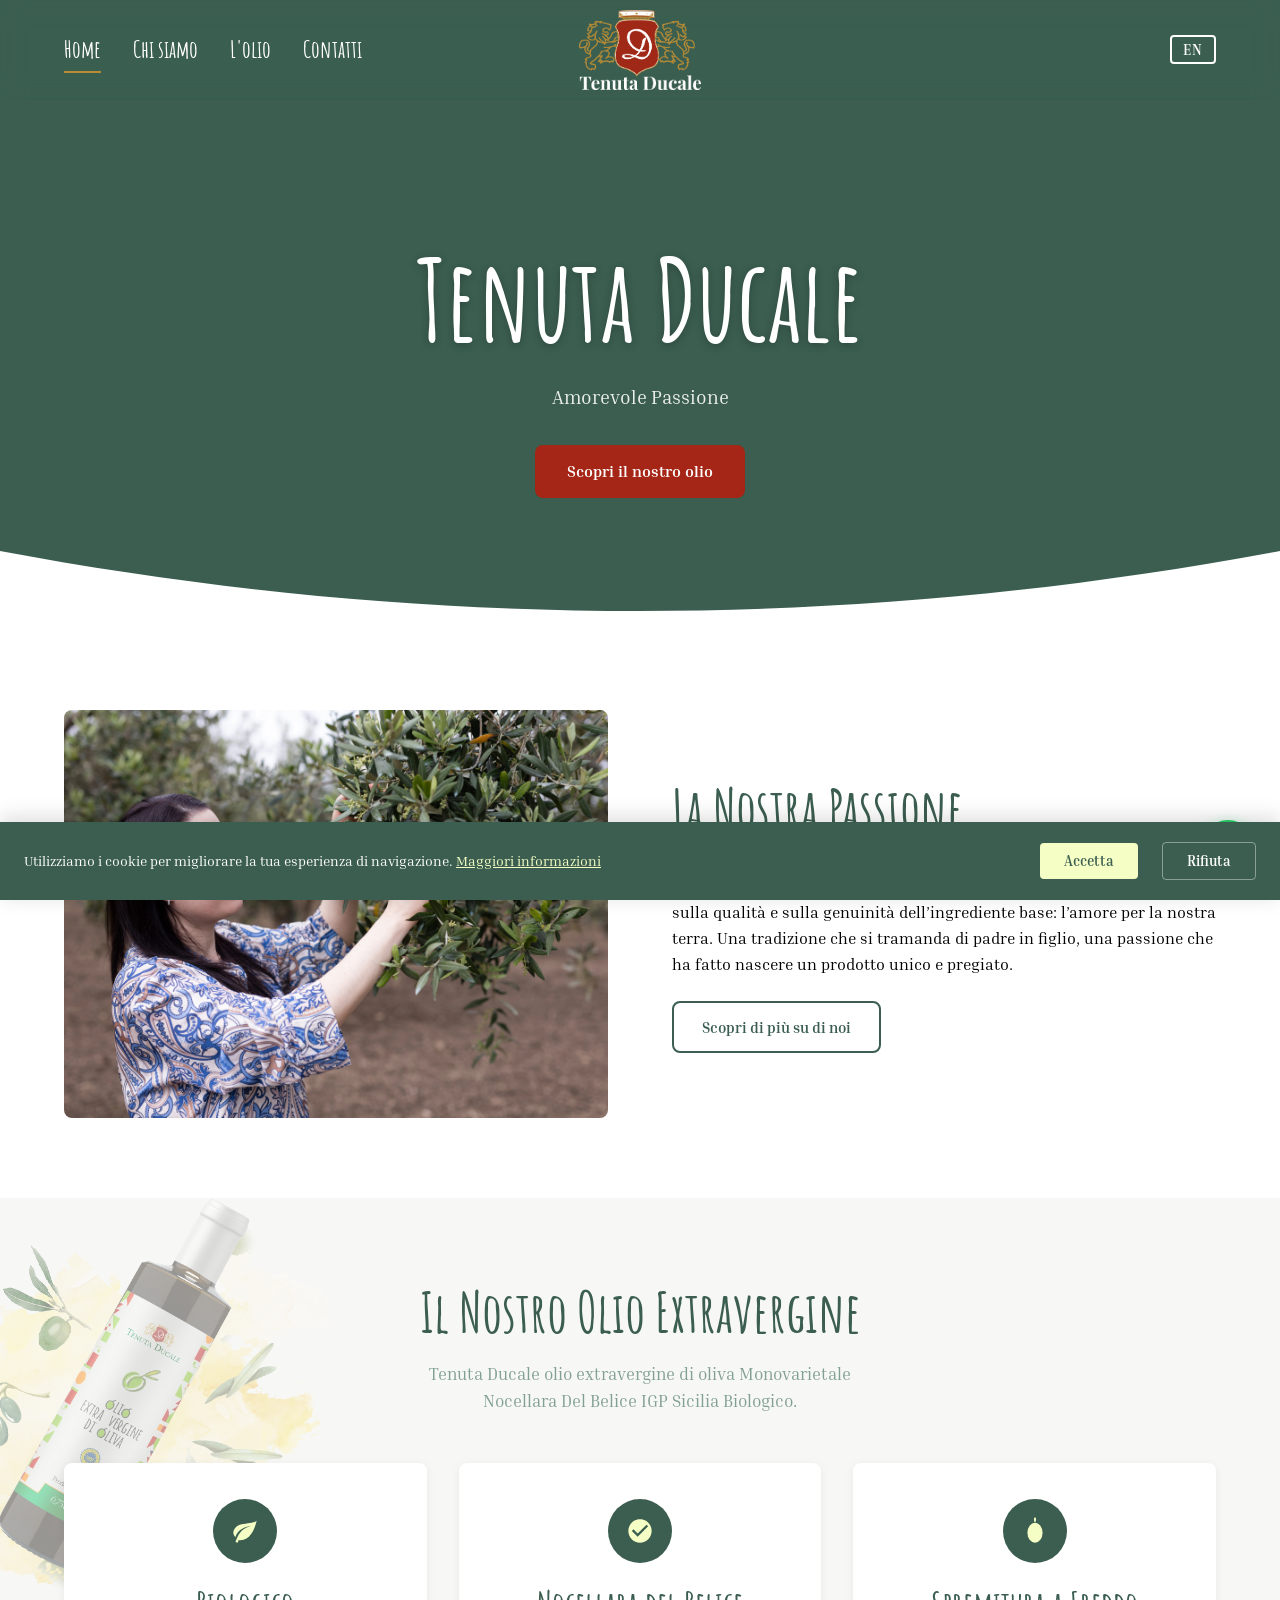
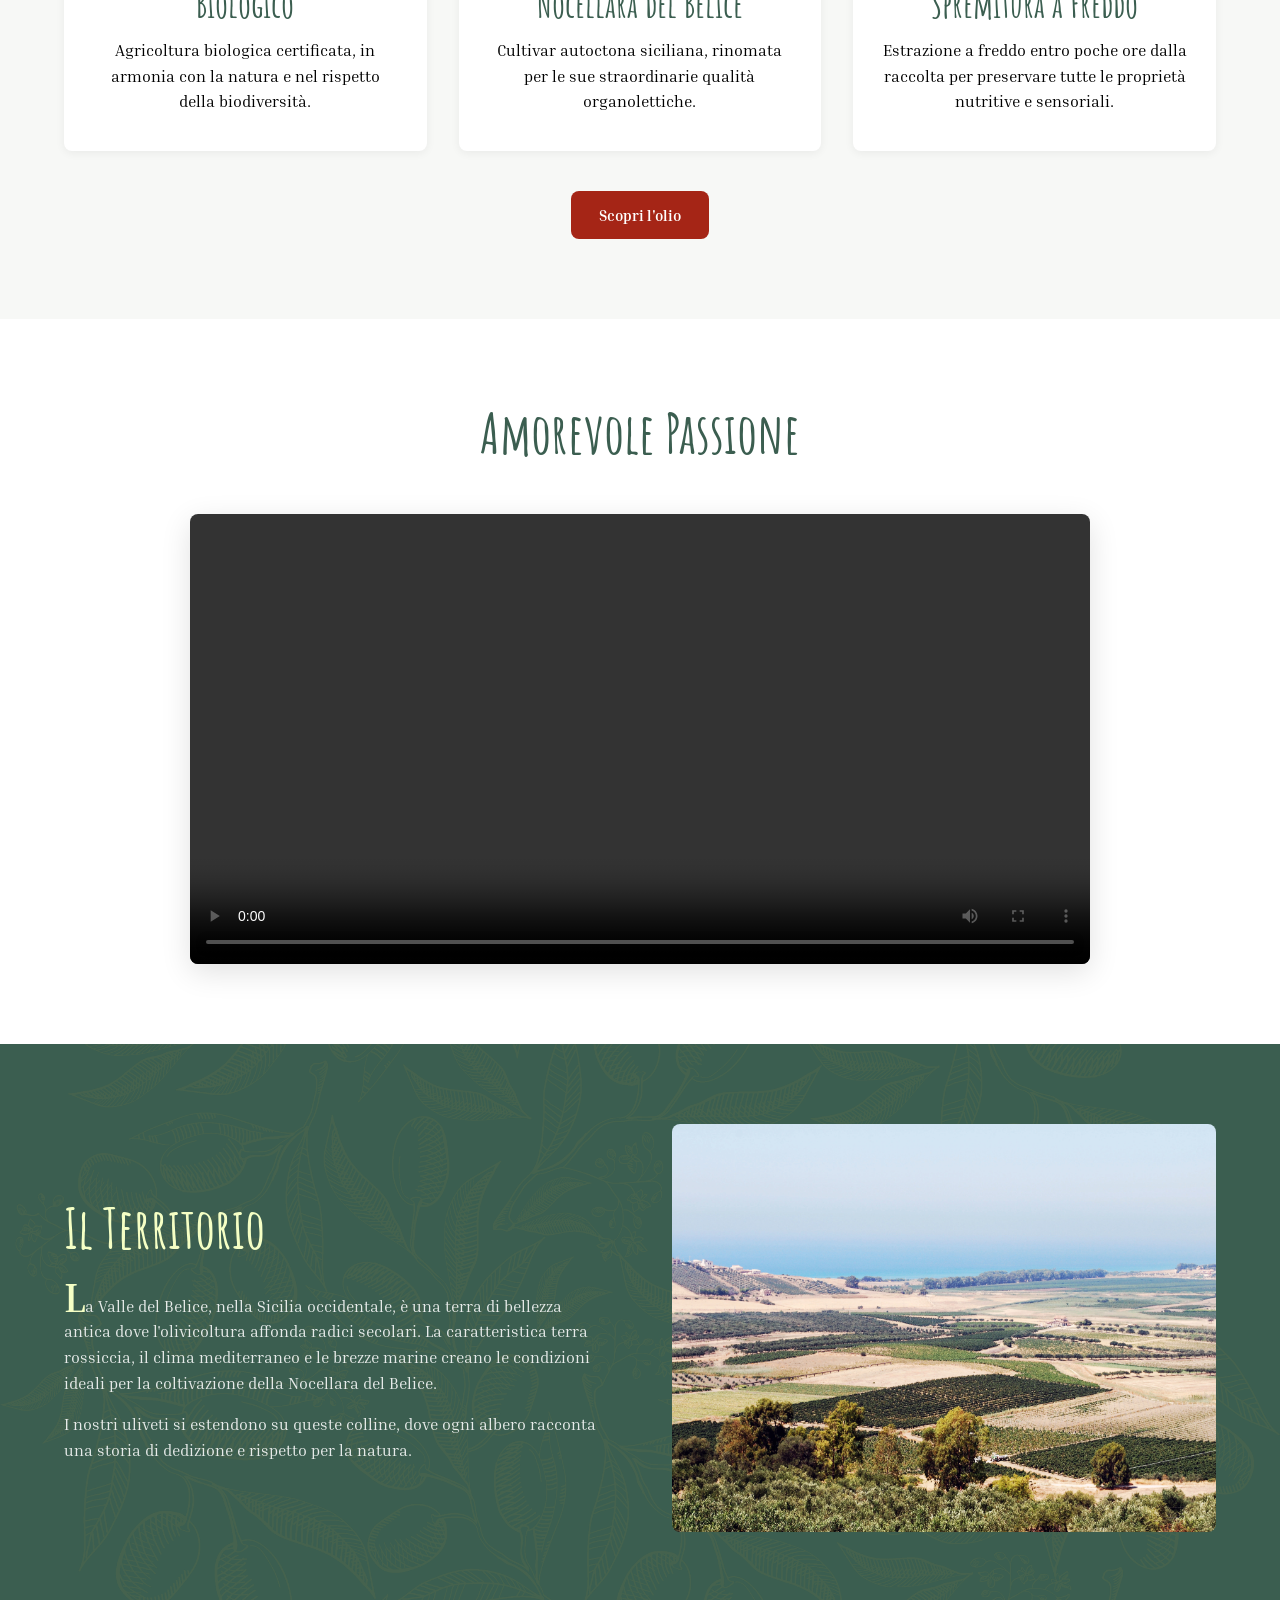
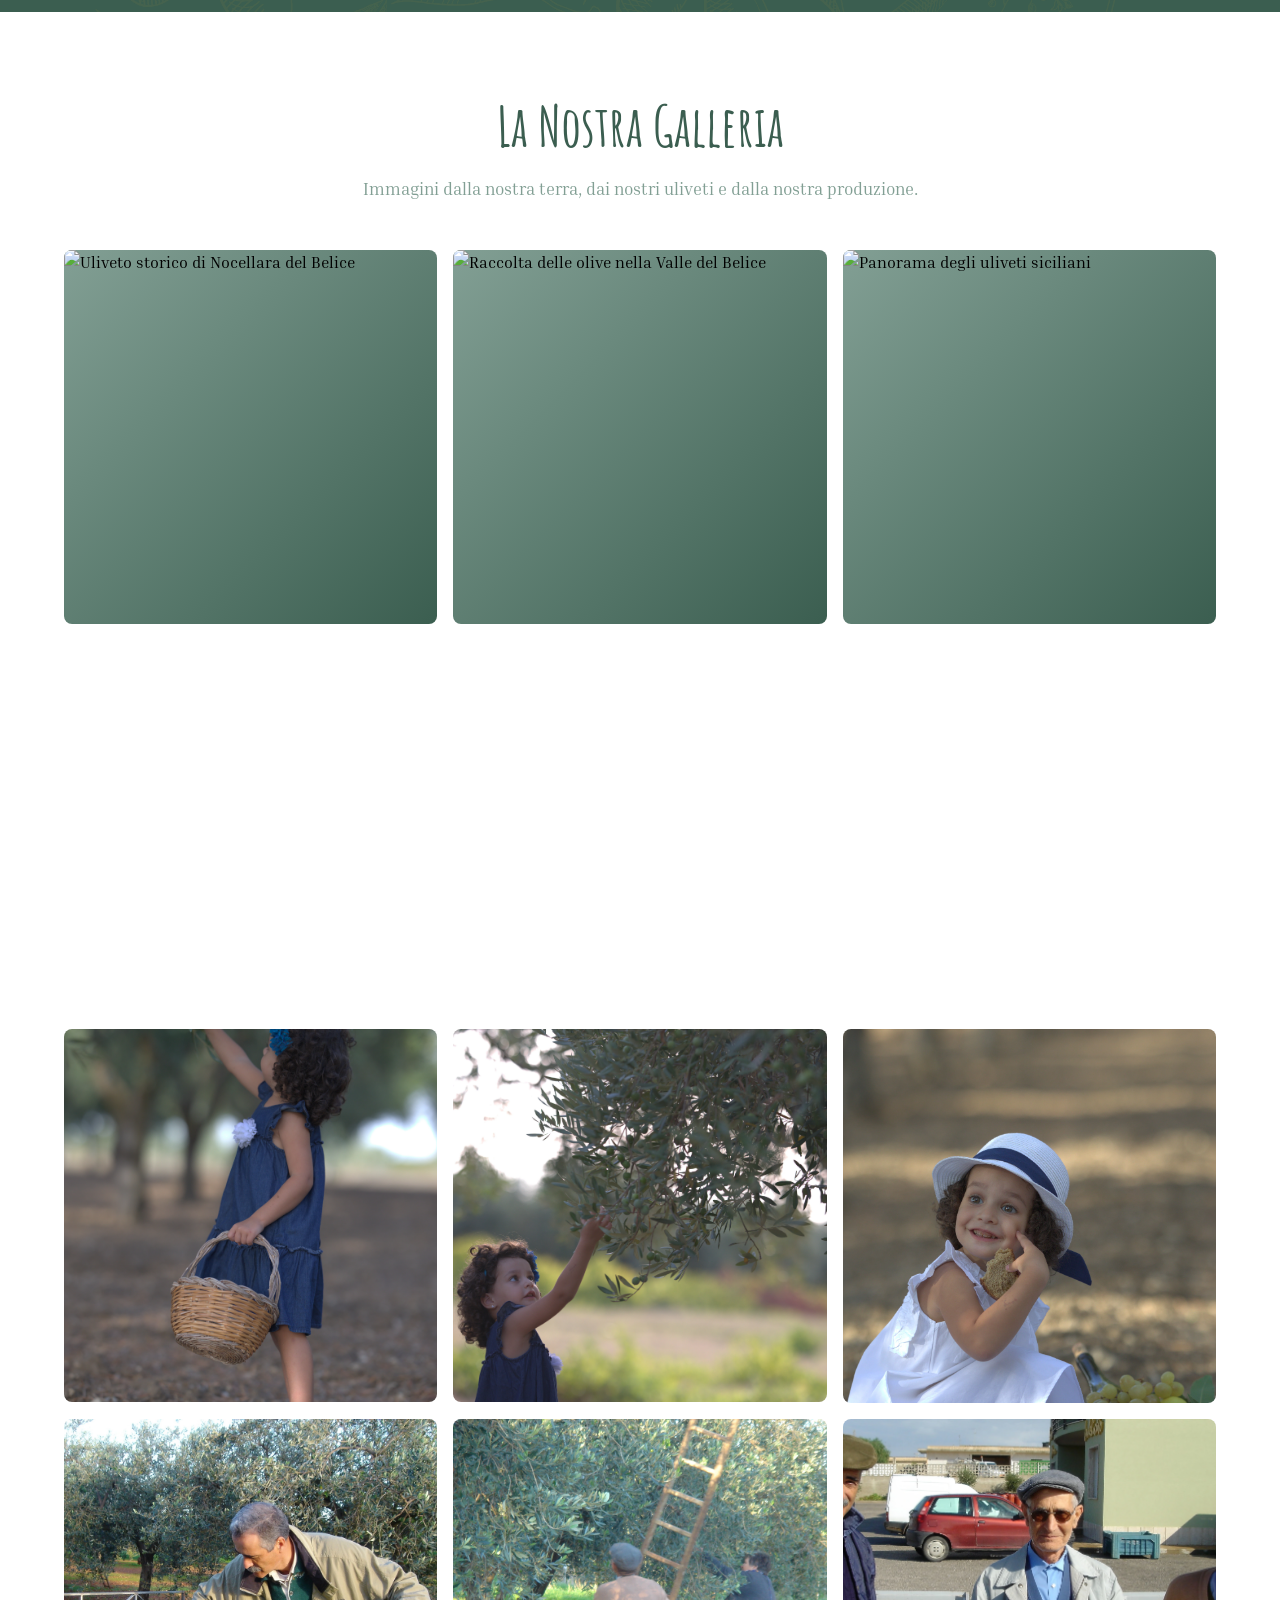
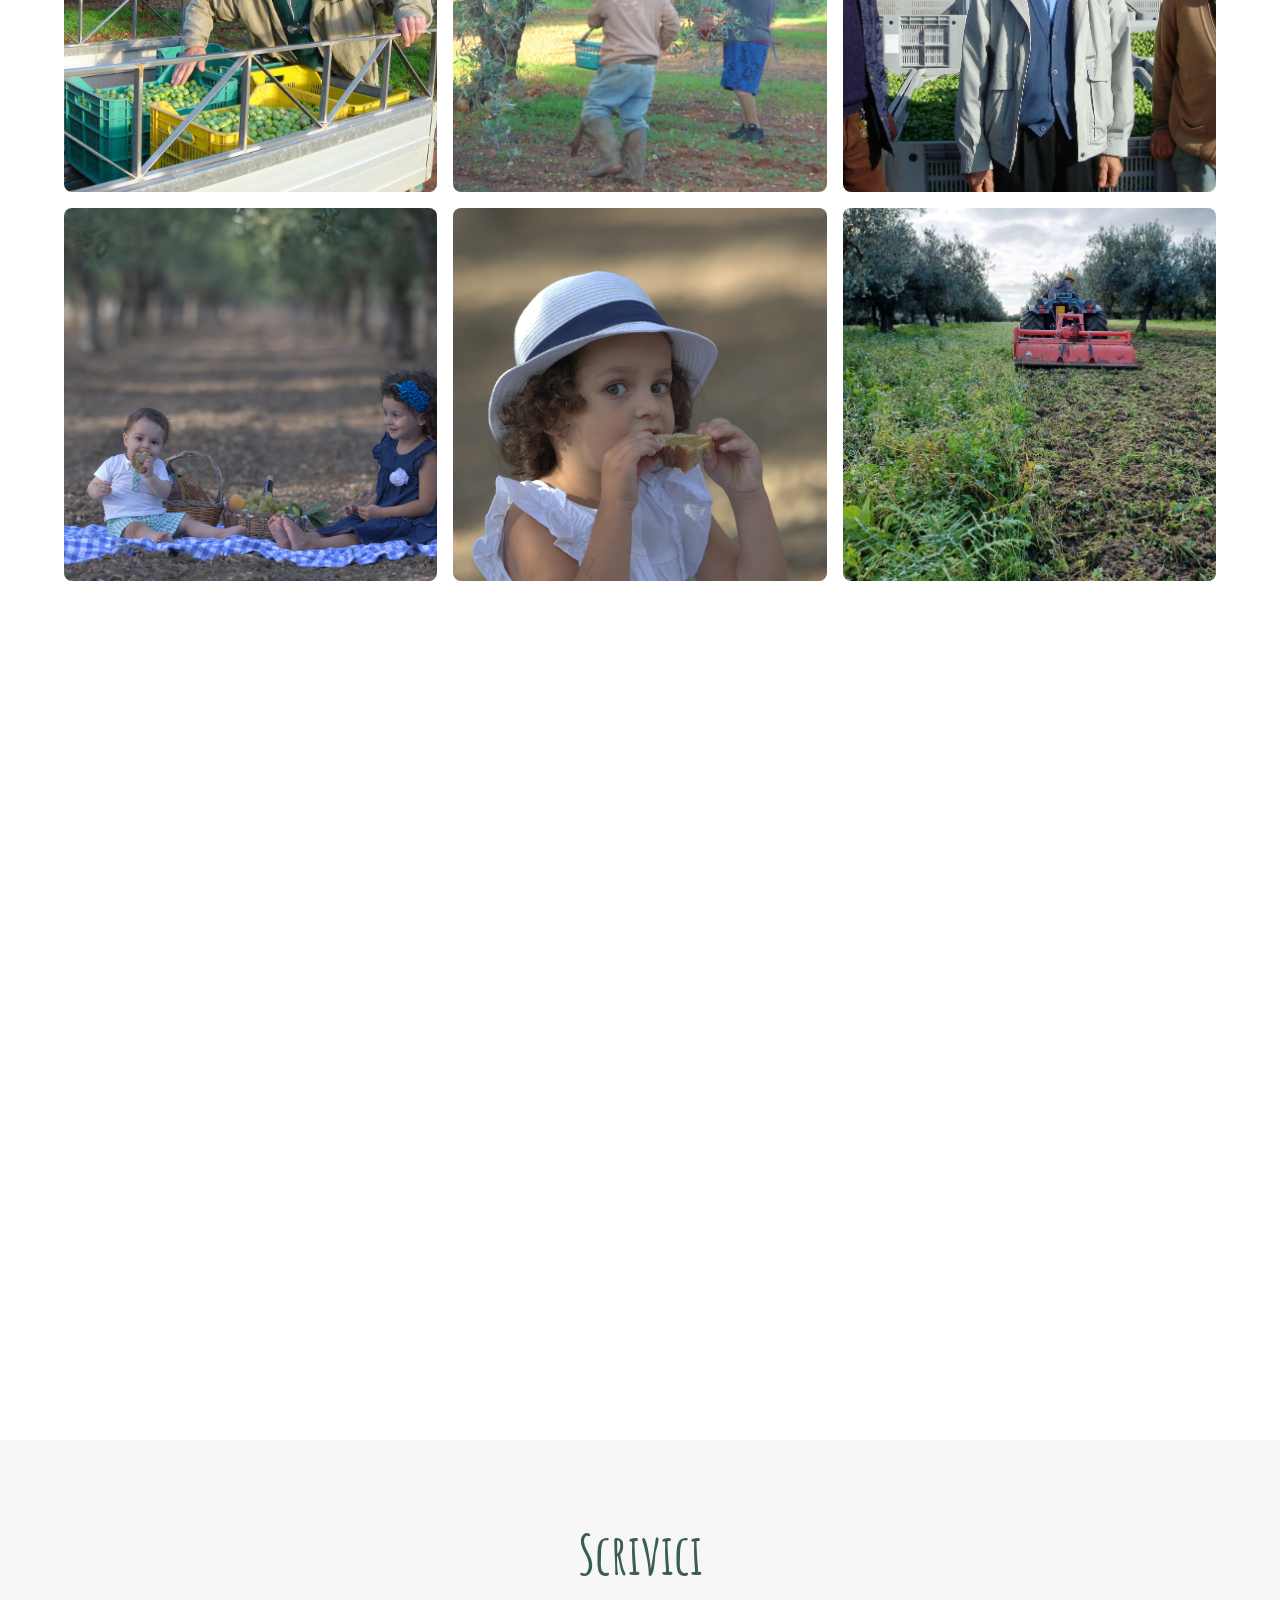
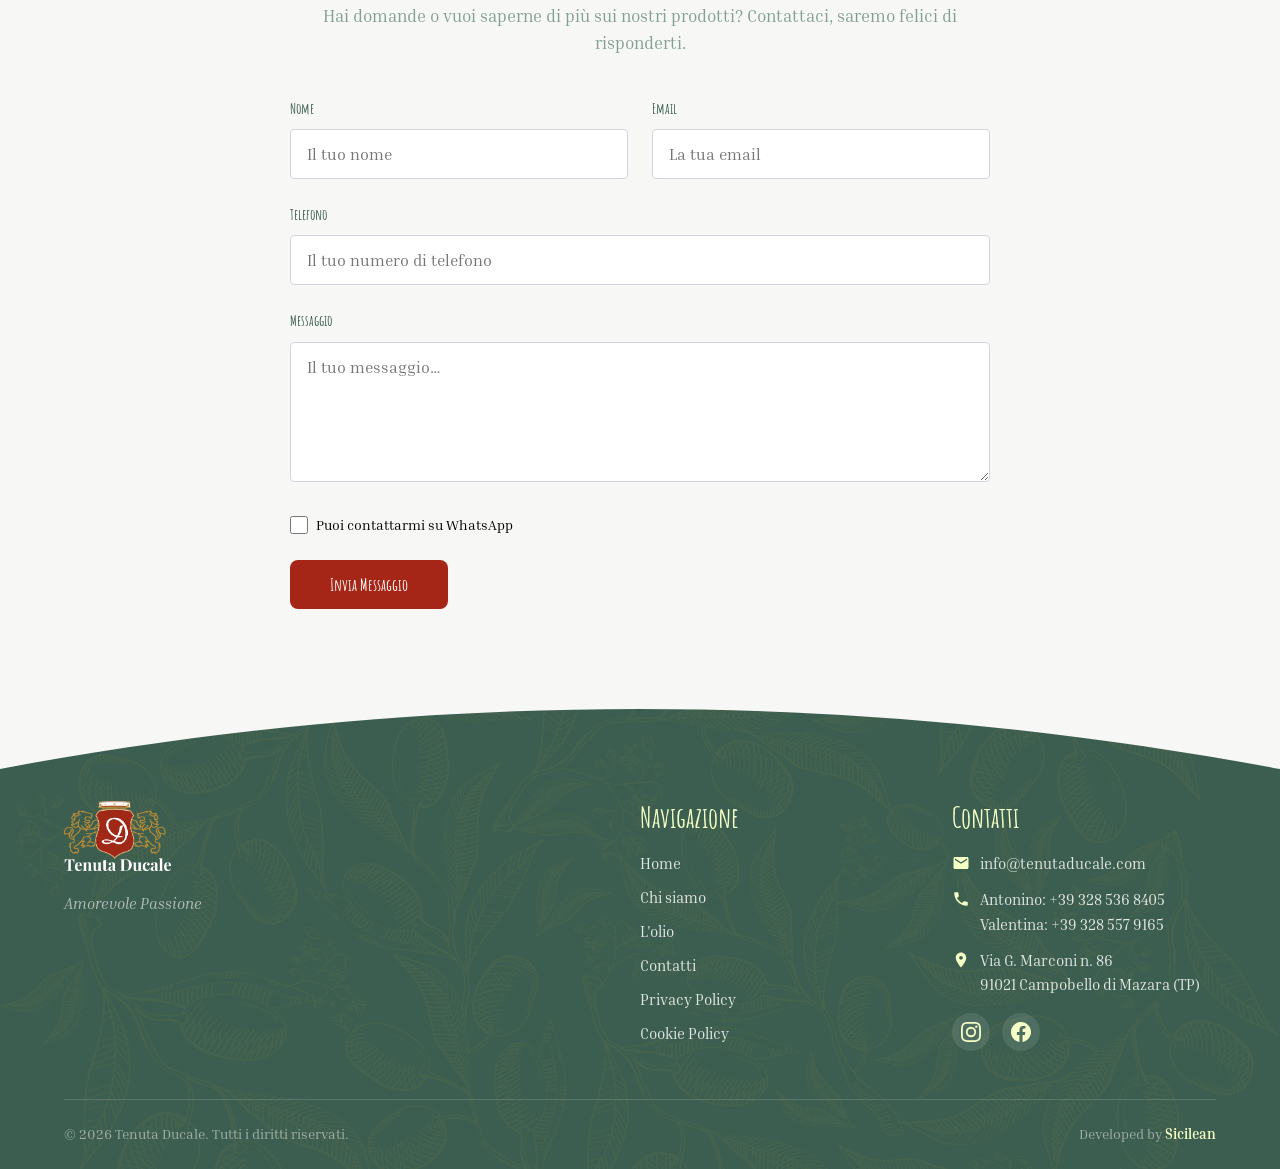
==== commit ae3be08d: "Aggiornamenti sito: mobile centering, traduzioni EN complete, contenuti e media Made-with: Cursor" ====
--- a/index.html
+++ b/index.html
@@ -6,7 +6,7 @@
   <meta name="robots" content="index, follow">
 
   <title>Tenuta Ducale | Olio Extravergine Biologico – Valle del Belice, Sicilia</title>
-  <meta name="description" content="Tenuta Ducale: olio extravergine biologico da Nocellara del Belice. Piccola azienda agricola familiare nella Valle del Belice, Sicilia. Olio di famiglia, biologico.">
+  <meta name="description" content="Tenuta Ducale: olio extravergine biologico da Nocellara del Belice. Piccola azienda agricola familiare nella Valle del Belice, Sicilia. Amorevole Passione.">
   <link rel="canonical" href="https://www.tenutaducale.com/">
 
   <!-- Open Graph -->
@@ -20,7 +20,7 @@
   <!-- Fonts -->
   <link rel="preconnect" href="https://fonts.googleapis.com">
   <link rel="preconnect" href="https://fonts.gstatic.com" crossorigin>
-  <link href="https://fonts.googleapis.com/css2?family=Nunito+Sans:ital,opsz,wght@0,6..12,300;0,6..12,400;0,6..12,600;0,6..12,700;1,6..12,400&family=Playfair+Display:ital,wght@0,400..900;1,400..900&display=swap" rel="stylesheet">
+  <link href="https://fonts.googleapis.com/css2?family=Inria+Serif:ital,wght@0,300;0,400;0,700;1,300;1,400;1,700&family=Amatic+SC:wght@400;700&display=swap" rel="stylesheet">
 
   <link rel="stylesheet" href="styles.css">
 
@@ -89,8 +89,8 @@
   <!-- ========== HERO ========== -->
   <section class="hero hero--home" style="background-image: url('public/8O6A8417.webp')" aria-label="Hero">
     <div class="hero__content">
-      <h1 class="hero__title" data-i18n="hero.home.title">Olio di Famiglia, Biologico</h1>
-      <p class="hero__subtitle" data-i18n="hero.home.subtitle">Dalla Valle del Belice, un olio extravergine che racconta la nostra terra e la nostra storia.</p>
+      <h1 class="hero__title" data-i18n="hero.home.title">Tenuta Ducale</h1>
+      <p class="hero__subtitle" data-i18n="hero.home.subtitle">Amorevole Passione</p>
       <a href="l-olio.html" class="hero__cta" data-i18n="hero.home.cta">Scopri il nostro olio</a>
     </div>
   </section>
@@ -121,7 +121,7 @@
     </section>
 
     <!-- --- SEZIONE OLIO --- -->
-    <section class="section section--alt" aria-labelledby="oil-heading">
+    <section class="section section--alt section--oil-bg" aria-labelledby="oil-heading">
       <div class="container">
         <div class="section-header fade-in">
           <h2 id="oil-heading" data-i18n="home.oil.title">Il Nostro Olio Extravergine</h2>
@@ -150,7 +150,7 @@
           <!-- Card 3: Spremitura a freddo -->
           <div class="card fade-in">
             <div class="card__icon">
-              <svg viewBox="0 0 24 24" aria-hidden="true"><path d="M12 3v10.55c-.59-.34-1.27-.55-2-.55-2.21 0-4 1.79-4 4s1.79 4 4 4 4-1.79 4-4V7h4V3h-6zm-2 16c-1.1 0-2-.9-2-2s.9-2 2-2 2 .9 2 2-.9 2-2 2z"/></svg>
+              <svg viewBox="0 0 24 24" aria-hidden="true"><ellipse cx="12" cy="13.5" rx="6.5" ry="8.5"/><path d="M12 5C11 3 10.5 1.5 12 0c1.5 1.5 1 3 0 5z"/></svg>
             </div>
             <h3 data-i18n="home.oil.f3.title">Spremitura a Freddo</h3>
             <p data-i18n="home.oil.f3.text">Estrazione a freddo entro poche ore dalla raccolta per preservare tutte le proprietà nutritive e sensoriali.</p>
@@ -163,10 +163,25 @@
       </div>
     </section>
 
+    <!-- --- VIDEO INTERVISTA --- -->
+    <section class="section section--video" aria-labelledby="video-heading">
+      <div class="container">
+        <div class="section-header fade-in">
+          <h2 id="video-heading" data-i18n="home.video.title">Amorevole Passione</h2>
+        </div>
+        <div class="video-wrapper fade-in">
+          <video controls preload="metadata" playsinline poster="">
+            <source src="public/tenuta-ducale-intervista.mp4" type="video/mp4">
+            Il tuo browser non supporta la riproduzione video.
+          </video>
+        </div>
+      </div>
+    </section>
+
     <!-- --- SEZIONE TERRITORIO --- -->
     <section class="section section--dark section--territory" aria-labelledby="territory-heading">
       <div class="container">
-        <div class="two-col two-col--reverse fade-in">
+        <div class="two-col two-col--reverse two-col--img-below-mobile fade-in">
           <div class="two-col__img">
             <img src="public/Belice_Valley.webp" alt="Panorama della Valle del Belice" loading="lazy" width="600" height="450">
           </div>
@@ -223,6 +238,27 @@
           </div>
           <div class="gallery-item fade-in">
             <img src="public/generazioni v.webp" alt="Generazioni della famiglia Di Maria" loading="lazy" width="400" height="400">
+          </div>
+          <div class="gallery-item fade-in">
+            <img src="public/8H9A7979.webp" alt="Uliveto Tenuta Ducale" loading="lazy" width="400" height="400">
+          </div>
+          <div class="gallery-item fade-in">
+            <img src="public/8H9A7946.webp" alt="Uliveto nella campagna siciliana" loading="lazy" width="400" height="400">
+          </div>
+          <div class="gallery-item fade-in">
+            <img src="public/20230115_101213.webp" alt="Raccolta olive Tenuta Ducale" loading="lazy" width="400" height="400">
+          </div>
+          <div class="gallery-item fade-in">
+            <img src="public/20230115_101544.webp" alt="Lavorazione delle olive" loading="lazy" width="400" height="400">
+          </div>
+          <div class="gallery-item fade-in">
+            <img src="public/20230115_103142.webp" alt="Frantoio Tenuta Ducale" loading="lazy" width="400" height="400">
+          </div>
+          <div class="gallery-item fade-in">
+            <img src="public/20230115_103258.webp" alt="Produzione olio extravergine" loading="lazy" width="400" height="400">
+          </div>
+          <div class="gallery-item fade-in">
+            <img src="public/20230115_103315.webp" alt="Olio extravergine appena prodotto" loading="lazy" width="400" height="400">
           </div>
         </div>
 
@@ -292,7 +328,7 @@
         <!-- Col 1: Brand -->
         <div>
           <a href="index.html" class="footer__logo"><img src="public/Logo Tenuta Ducale-3.png" alt="Tenuta Ducale" width="150" height="70"></a>
-          <p class="footer__tagline" data-i18n="footer.tagline">Olio di famiglia, biologico</p>
+          <p class="footer__tagline" data-i18n="footer.tagline">Amorevole Passione</p>
         </div>
 
         <!-- Col 2: Link -->
--- a/styles.css
+++ b/styles.css
@@ -55,7 +55,7 @@
 }
 
 body {
-  font-family: "Nunito Sans", sans-serif;
+  font-family: "Inria Serif", sans-serif;
   font-size: 16px;
   line-height: 1.6;
   color: var(--testo);
@@ -90,19 +90,35 @@
 /* --- 2. Typography --- */
 
 h1, h2, h3, h4 {
-  font-family: "Playfair Display", serif;
+  font-family: "Amatic SC", sans-serif;
   font-weight: 700;
   line-height: 1.2;
   color: var(--primario-scuro);
 }
 
-h1 { font-size: clamp(2rem, 5vw, 3.5rem); }
-h2 { font-size: clamp(1.75rem, 4vw, 2.5rem); margin-bottom: 1rem; }
-h3 { font-size: clamp(1.25rem, 3vw, 1.5rem); margin-bottom: 0.75rem; }
-h4 { font-size: 1.125rem; margin-bottom: 0.5rem; }
+h1 { font-size: clamp(7rem, 5vw, 7rem); }
+h2 { font-size: clamp(2.5rem, 5vw, 3.5rem); margin-bottom: 1rem; }
+h3 { font-size: clamp(1.75rem, 3.5vw, 2.25rem); margin-bottom: 0.75rem; }
+h4 { font-size: 1.5rem; margin-bottom: 0.5rem; }
 
 p { margin-bottom: 1rem; }
 p:last-child { margin-bottom: 0; }
+
+/* Drop cap — capolettera nei contenuti principali */
+main .two-col__text > p:first-of-type::first-letter,
+main .process-step__content > p:first-of-type::first-letter {
+  font-family: "Inria Serif", serif;
+  font-size: 2.5rem;
+  font-weight: 700;
+  color: var(--primario-scuro);
+  line-height: 1;
+  vertical-align: baseline;
+}
+
+.section--dark .two-col__text > p:first-of-type::first-letter,
+.section--dark .process-step__content > p:first-of-type::first-letter {
+  color: var(--accent-giallo);
+}
 
 /* --- 3. Layout --- */
 
@@ -119,6 +135,35 @@
 
 .section--alt {
   background-color: #f7f8f6;
+}
+
+.section--oil-bg {
+  position: relative;
+  overflow: hidden;
+}
+
+.section--oil-bg::before {
+  content: '';
+  position: absolute;
+  top: 0;
+  left: -2%;
+  width: 28%;
+  height: 70%;
+  background: url('public/Bottiglia-tenuta-ducale.webp') no-repeat top left / contain;
+  opacity: 0.40;
+  pointer-events: none;
+  z-index: 0;
+}
+
+.section--oil-bg > .container {
+  position: relative;
+  z-index: 1;
+}
+
+@media (max-width: 768px) {
+  .section--oil-bg::before {
+    display: none;
+  }
 }
 
 .section--dark {
@@ -311,8 +356,9 @@
 }
 
 .navbar__link {
-  font-size: 0.95rem;
-  font-weight: 600;
+  font-family: "Amatic SC", sans-serif;
+  font-size: 1.5rem;
+  font-weight: 700;
   color: var(--sfondo);
   transition: color var(--transition);
   position: relative;
@@ -437,7 +483,7 @@
 }
 
 .mobile-menu__link {
-  font-family: "Playfair Display", serif;
+  font-family: "Amatic SC", sans-serif;
   font-size: 1.75rem;
   color: var(--sfondo);
   font-weight: 600;
@@ -549,7 +595,7 @@
   padding: 0.875rem 2rem;
   background-color: var(--accent-rosso);
   color: var(--sfondo);
-  font-family: "Nunito Sans", sans-serif;
+  font-family: "Inria Serif", sans-serif;
   font-weight: 700;
   font-size: 1rem;
   border-radius: var(--radius);
@@ -634,8 +680,36 @@
   object-fit: cover;
 }
 
+.two-col__img--bottle {
+  background: var(--sfondo);
+}
+
+.two-col__img--bottle img {
+  object-fit: contain;
+}
+
 .two-col__text .btn {
   margin-top: 0.5rem;
+}
+
+/* --- 8b. Video Section --- */
+
+.section--video {
+  background-color: var(--sfondo);
+}
+
+.video-wrapper {
+  max-width: 900px;
+  margin: 0 auto;
+  border-radius: var(--radius);
+  overflow: hidden;
+  box-shadow: var(--shadow-lg);
+}
+
+.video-wrapper video {
+  display: block;
+  width: 100%;
+  height: auto;
 }
 
 /* --- 9. Gallery --- */
@@ -738,7 +812,7 @@
   border-radius: 50%;
   background: var(--primario-scuro);
   color: var(--accent-giallo);
-  font-family: "Playfair Display", serif;
+  font-family: "Amatic SC", sans-serif;
   font-weight: 700;
   font-size: 1.25rem;
   margin: 0 auto 1.25rem;
@@ -749,6 +823,21 @@
 }
 
 /* --- 10b. Process Timeline --- */
+
+.process-hero {
+  max-width: 820px;
+  margin: 0 auto 2.5rem;
+  border-radius: var(--radius);
+  overflow: hidden;
+  box-shadow: var(--shadow-md);
+}
+
+.process-hero img {
+  display: block;
+  width: 100%;
+  height: 400px;
+  object-fit: cover;
+}
 
 .process-timeline {
   max-width: 820px;
@@ -789,7 +878,7 @@
   border-radius: 50%;
   background: var(--primario-scuro);
   color: var(--accent-giallo);
-  font-family: "Playfair Display", serif;
+  font-family: "Amatic SC", sans-serif;
   font-weight: 700;
   font-size: 1.25rem;
   z-index: 1;
@@ -804,7 +893,7 @@
 }
 
 .process-step__content h3 {
-  font-family: "Playfair Display", serif;
+  font-family: "Amatic SC", sans-serif;
   font-size: 1.35rem;
   font-weight: 700;
   color: var(--primario-scuro);
@@ -830,6 +919,7 @@
   }
 
   .process-step {
+    display: flex;
     flex-direction: column;
     align-items: center;
     text-align: center;
@@ -839,7 +929,22 @@
     position: static;
     left: auto;
     margin-right: 0;
-    margin-bottom: 1rem;
+    width: 40px;
+    height: 40px;
+    font-size: 1rem;
+    margin-bottom: 0.75rem;
+  }
+
+  .process-step__content {
+    display: block;
+  }
+
+  .process-step__content h3 {
+    margin-bottom: 0.75rem;
+  }
+
+  .process-step__content p {
+    margin-top: 0.5rem;
   }
 }
 
@@ -860,75 +965,131 @@
   object-fit: contain;
 }
 
-.analysis-grid {
-  display: grid;
-  grid-template-columns: repeat(auto-fit, minmax(260px, 1fr));
+.charts-grid {
+  display: flex;
+  flex-direction: column;
+  gap: 2rem;
+  max-width: 800px;
+  margin: 0 auto 3rem;
+}
+
+.chart-card {
+  background: var(--sfondo);
+  border-radius: var(--radius);
+  box-shadow: var(--shadow-sm);
+  padding: 1.5rem 2rem;
+}
+
+.chart-card h3 {
+  text-align: center;
+  color: var(--primario-scuro);
+  margin-bottom: 1rem;
+}
+
+@media (max-width: 768px) {
+  .chart-card {
+    padding: 0.75rem 0.5rem;
+  }
+}
+
+.analysis-dropdown {
+  max-width: 500px;
+  margin: 0 auto;
+}
+
+.analysis-dropdown__toggle {
+  display: flex;
+  align-items: center;
+  justify-content: center;
+  gap: 0.75rem;
+  width: 100%;
+  padding: 1rem 1.5rem;
+  background: var(--primario-scuro);
+  color: var(--sfondo);
+  border: none;
+  border-radius: var(--radius);
+  font-family: "Amatic SC", sans-serif;
+  font-size: 1.5rem;
+  font-weight: 700;
+  cursor: pointer;
+  transition: background var(--transition), box-shadow var(--transition);
+}
+
+.analysis-dropdown__toggle:hover {
+  background: var(--primario-chiaro);
+  box-shadow: var(--shadow-md);
+}
+
+.analysis-dropdown__icon {
+  fill: var(--sfondo);
+}
+
+.analysis-dropdown__chevron {
+  fill: var(--sfondo);
+  transition: transform 0.3s ease;
+}
+
+.analysis-dropdown__toggle[aria-expanded="true"] .analysis-dropdown__chevron {
+  transform: rotate(180deg);
+}
+
+.analysis-dropdown__content {
+  max-height: 0;
+  overflow: hidden;
+  transition: max-height 0.4s ease;
+}
+
+.analysis-dropdown__content--open {
+  max-height: 600px;
+}
+
+.analysis-dropdown__content .analysis-card {
+  display: flex;
+  align-items: center;
   gap: 1rem;
-  max-width: 920px;
-  margin: 0 auto;
-}
-
-.analysis-card {
-  display: flex;
-  align-items: center;
-  gap: 1.25rem;
-  padding: 1.25rem 1.5rem;
-  background: var(--sfondo-chiaro);
-  border: 1px solid rgba(58, 46, 30, 0.1);
-  border-radius: 10px;
+  padding: 0.85rem 1.5rem;
   text-decoration: none;
   color: var(--testo-corpo);
-  transition: box-shadow 0.25s ease, border-color 0.25s ease, transform 0.25s ease;
-}
-
-.analysis-card:hover {
-  border-color: var(--primario-scuro);
-  box-shadow: var(--shadow-md);
-  transform: translateY(-2px);
+  border-bottom: 1px solid rgba(58, 46, 30, 0.08);
+  transition: background var(--transition);
+}
+
+.analysis-dropdown__content .analysis-card:last-child {
+  border-bottom: none;
+}
+
+.analysis-dropdown__content .analysis-card:hover {
+  background: var(--sfondo-chiaro);
 }
 
 .analysis-card__year {
-  flex-shrink: 0;
-  font-family: "Playfair Display", serif;
-  font-size: 1.5rem;
+  font-family: "Amatic SC", sans-serif;
+  font-size: 1.35rem;
   font-weight: 700;
   color: var(--primario-scuro);
-  line-height: 1;
-}
-
-.analysis-card__info {
-  display: flex;
-  flex-direction: column;
-  gap: 0.25rem;
+  min-width: 3rem;
 }
 
 .analysis-card__label {
   font-weight: 600;
   font-size: 0.95rem;
   color: var(--primario-scuro);
-}
-
-.analysis-card__action {
-  display: flex;
-  align-items: center;
-  gap: 0.4rem;
-  font-size: 0.85rem;
-  color: var(--accent-oliva);
-  font-weight: 600;
-}
-
-.analysis-card__action svg {
-  transition: transform 0.2s ease;
-}
-
-.analysis-card:hover .analysis-card__action svg {
-  transform: translateY(2px);
-}
-
-@media (max-width: 600px) {
-  .analysis-grid {
-    grid-template-columns: 1fr;
-  }
+  flex: 1;
+}
+
+.analysis-card::after {
+  content: '';
+  display: inline-block;
+  width: 18px;
+  height: 18px;
+  background: url("data:image/svg+xml,%3Csvg viewBox='0 0 24 24' xmlns='http://www.w3.org/2000/svg'%3E%3Cpath d='M19 9h-4V3H9v6H5l7 7 7-7zM5 18v2h14v-2H5z' fill='%233b5e50'/%3E%3C/svg%3E") no-repeat center / contain;
+  flex-shrink: 0;
+  opacity: 0.5;
+  transition: opacity var(--transition);
+}
+
+.analysis-card:hover::after {
+  opacity: 1;
 }
 
 /* --- 11. Contact Info --- */
@@ -970,7 +1131,7 @@
 }
 
 .contact-info-card h4 {
-  font-family: "Playfair Display", serif;
+  font-family: "Amatic SC", sans-serif;
   color: var(--primario-scuro);
   margin-bottom: 0.25rem;
 }
@@ -1033,7 +1194,7 @@
 /* --- 11b. Awards & Publications --- */
 
 .awards-section-label {
-  font-family: "Playfair Display", serif;
+  font-family: "Amatic SC", sans-serif;
   font-size: 1.15rem;
   font-weight: 700;
   color: var(--primario-scuro);
@@ -1094,7 +1255,7 @@
 }
 
 .award-card__year {
-  font-family: "Playfair Display", serif;
+  font-family: "Amatic SC", sans-serif;
   font-size: 0.85rem;
   font-weight: 700;
   color: var(--accent-oliva);
@@ -1102,7 +1263,7 @@
 }
 
 .award-card__body h4 {
-  font-family: "Playfair Display", serif;
+  font-family: "Amatic SC", sans-serif;
   font-size: 1.05rem;
   font-weight: 700;
   color: var(--primario-scuro);
@@ -1129,6 +1290,38 @@
   }
 }
 
+.gallery-grid--premi {
+  grid-template-columns: repeat(4, 1fr);
+  margin-bottom: 3rem;
+}
+
+.gallery-grid--premi .gallery-item {
+  aspect-ratio: auto;
+  background: #f7f8f6;
+  box-shadow: none;
+}
+
+.gallery-grid--premi .gallery-item img {
+  object-fit: contain;
+  height: auto;
+}
+
+.gallery-grid--premi .gallery-item::after {
+  display: none;
+}
+
+@media (max-width: 1024px) {
+  .gallery-grid--premi {
+    grid-template-columns: repeat(3, 1fr);
+  }
+}
+
+@media (max-width: 600px) {
+  .gallery-grid--premi {
+    grid-template-columns: repeat(2, 1fr);
+  }
+}
+
 /* --- 12. Form --- */
 
 .form-section {
@@ -1158,7 +1351,7 @@
 
 .form-group label {
   display: block;
-  font-family: "Playfair Display", serif;
+  font-family: "Amatic SC", sans-serif;
   font-weight: 600;
   font-size: 0.95rem;
   margin-bottom: 0.5rem;
@@ -1172,7 +1365,7 @@
   padding: 0.875rem 1rem;
   border: 1px solid #d1d5db;
   border-radius: 4px;
-  font-family: "Nunito Sans", sans-serif;
+  font-family: "Inria Serif", sans-serif;
   font-size: 1rem;
   color: var(--testo);
   background-color: var(--sfondo);
@@ -1224,7 +1417,7 @@
   padding: 0.875rem 2.5rem;
   background-color: var(--accent-rosso);
   color: var(--sfondo);
-  font-family: "Playfair Display", serif;
+  font-family: "Amatic SC", sans-serif;
   font-weight: 700;
   font-size: 1.05rem;
   border: none;
@@ -1281,9 +1474,9 @@
 }
 
 .footer h3 {
-  font-family: "Playfair Display", serif;
+  font-family: "Amatic SC", sans-serif;
   color: var(--accent-giallo);
-  font-size: 1.15rem;
+  font-size: 1.75rem;
   margin-bottom: 1rem;
 }
 
@@ -1658,7 +1851,7 @@
 .btn {
   display: inline-block;
   padding: 0.75rem 1.75rem;
-  font-family: "Nunito Sans", sans-serif;
+  font-family: "Inria Serif", sans-serif;
   font-weight: 700;
   font-size: 0.95rem;
   border-radius: var(--radius);
@@ -1744,7 +1937,7 @@
   .two-col--reverse .two-col__text {
     order: 0;
   }
-  .gallery-grid {
+  .gallery-grid:not(.gallery-grid--premi) {
     display: flex;
     overflow-x: auto;
     scroll-snap-type: x mandatory;
@@ -1753,10 +1946,10 @@
     padding-bottom: 1rem;
     scrollbar-width: none;
   }
-  .gallery-grid::-webkit-scrollbar {
+  .gallery-grid:not(.gallery-grid--premi)::-webkit-scrollbar {
     display: none;
   }
-  .gallery-grid .gallery-item {
+  .gallery-grid:not(.gallery-grid--premi) .gallery-item {
     flex: 0 0 85%;
     scroll-snap-align: center;
     aspect-ratio: 4 / 3;
@@ -1799,6 +1992,51 @@
   }
   .steps-grid {
     grid-template-columns: 1fr 1fr;
+  }
+  .two-col--img-below-mobile .two-col__img {
+    order: 1;
+  }
+  .two-col__text {
+    text-align: center;
+  }
+  .process-step__content {
+    text-align: center;
+  }
+  .contact-form {
+    text-align: center;
+  }
+  .contact-form .form-group {
+    text-align: left;
+  }
+  .form-check {
+    justify-content: center;
+  }
+  .contact-info-card {
+    flex-direction: column;
+    align-items: center;
+    text-align: center;
+  }
+  .contact-social {
+    justify-content: center;
+  }
+  .awards-section-label {
+    display: table;
+    margin-left: auto;
+    margin-right: auto;
+  }
+  .footer__grid > div {
+    text-align: center;
+  }
+  .footer__links {
+    align-items: center;
+  }
+  .footer__contact-item {
+    flex-direction: column;
+    align-items: center;
+    text-align: center;
+  }
+  .footer__social {
+    justify-content: center;
   }
 }
 
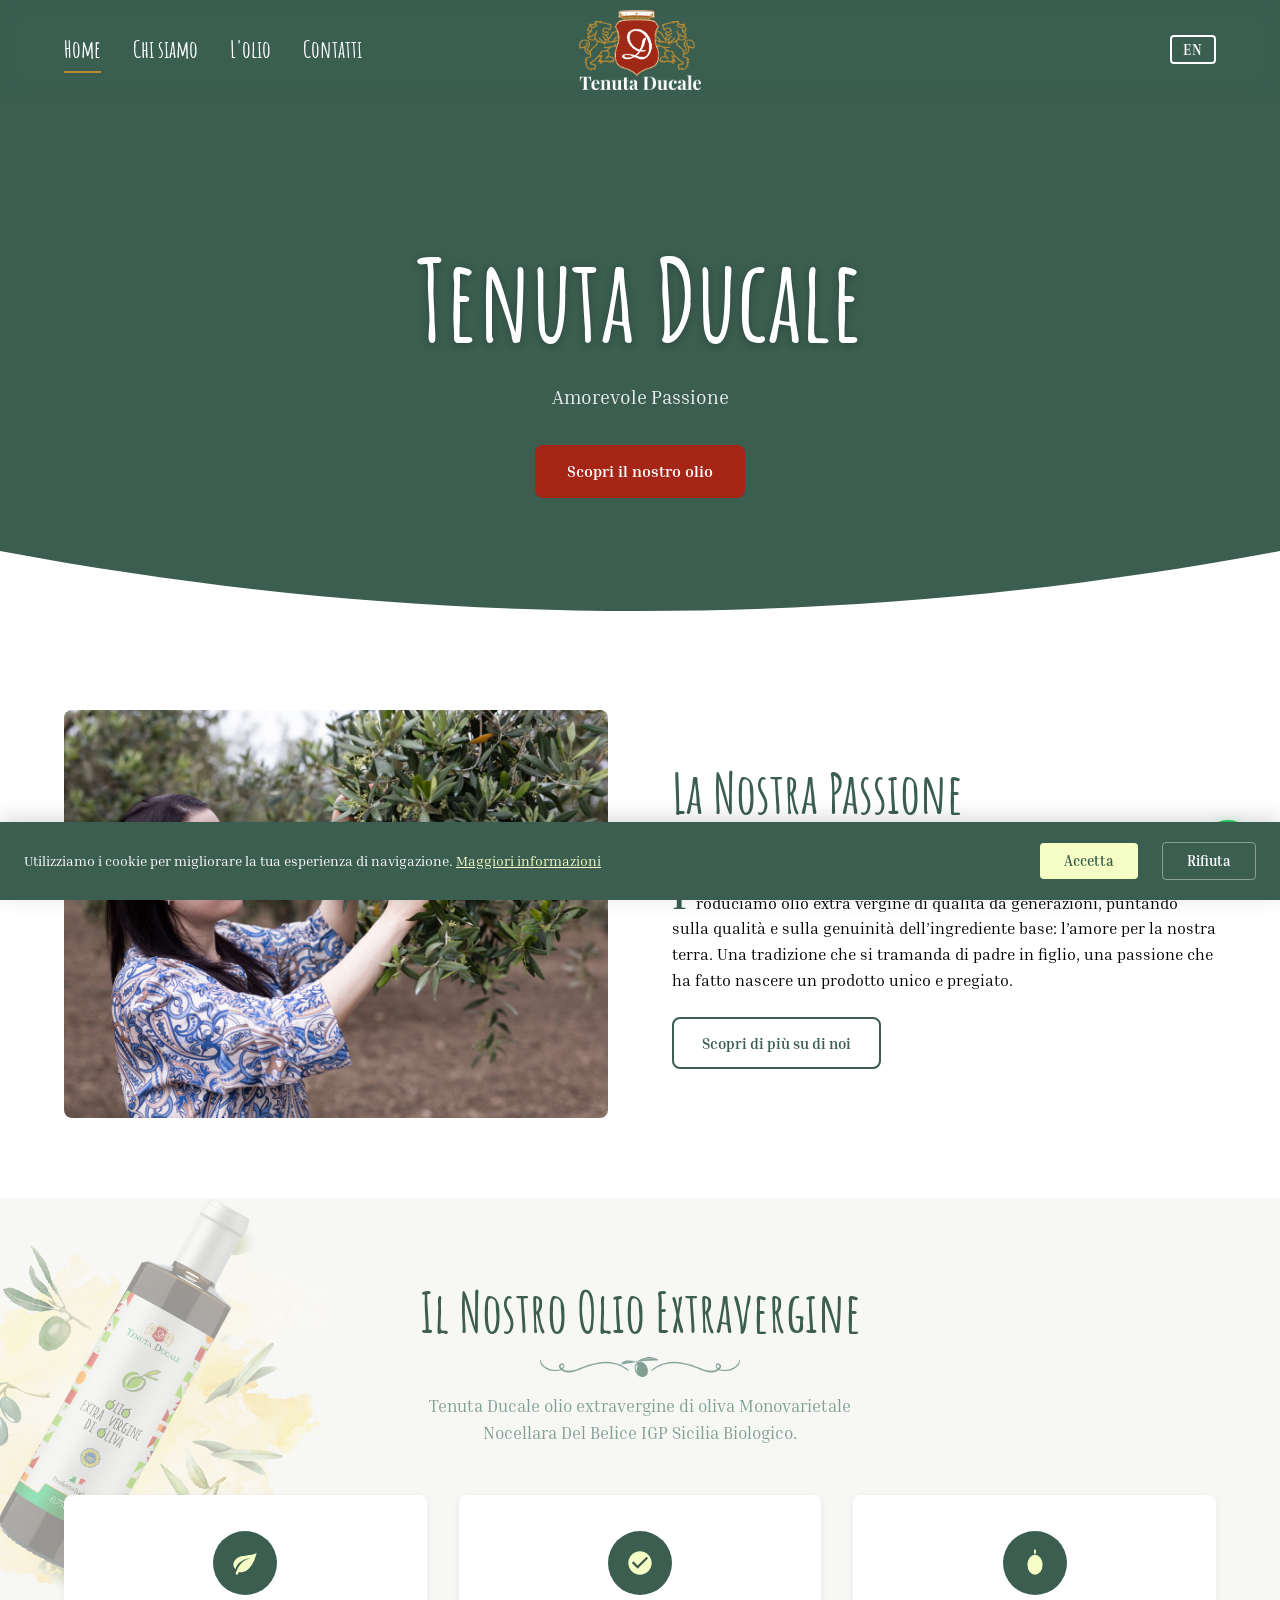
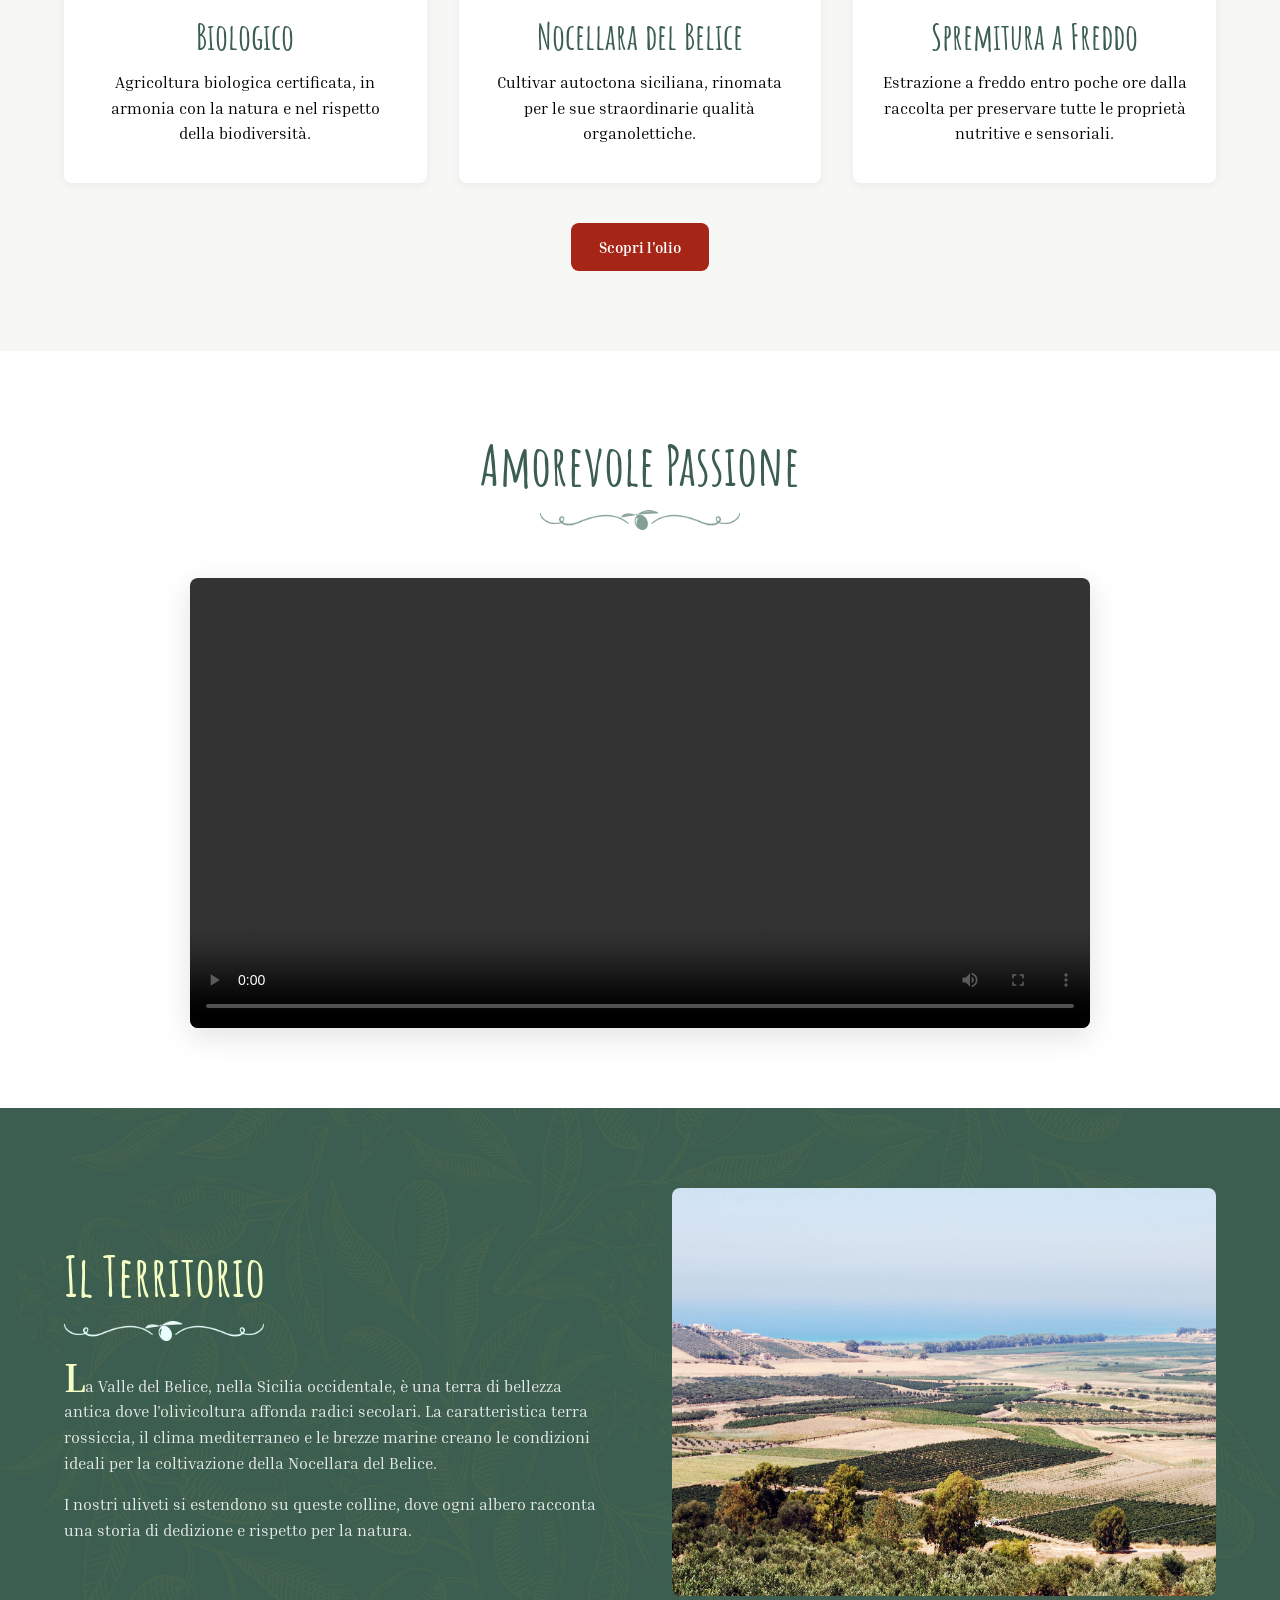
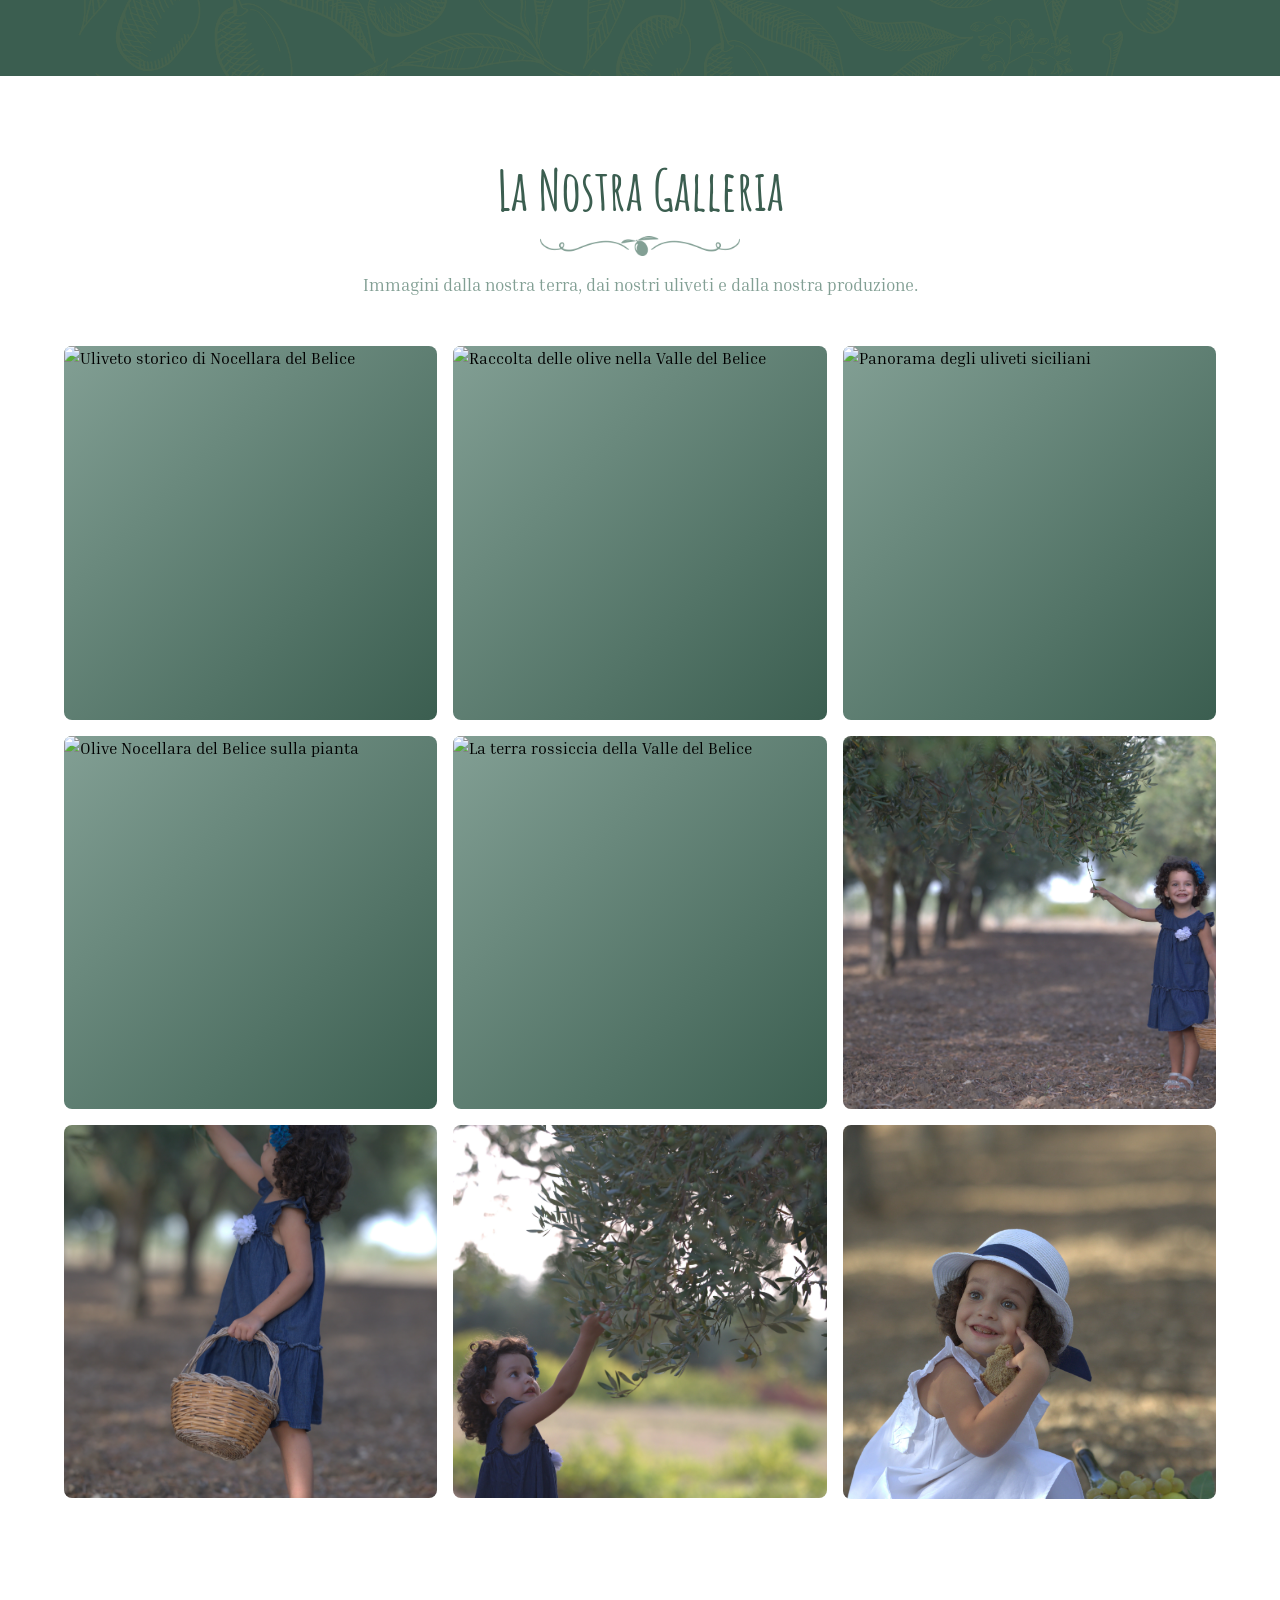
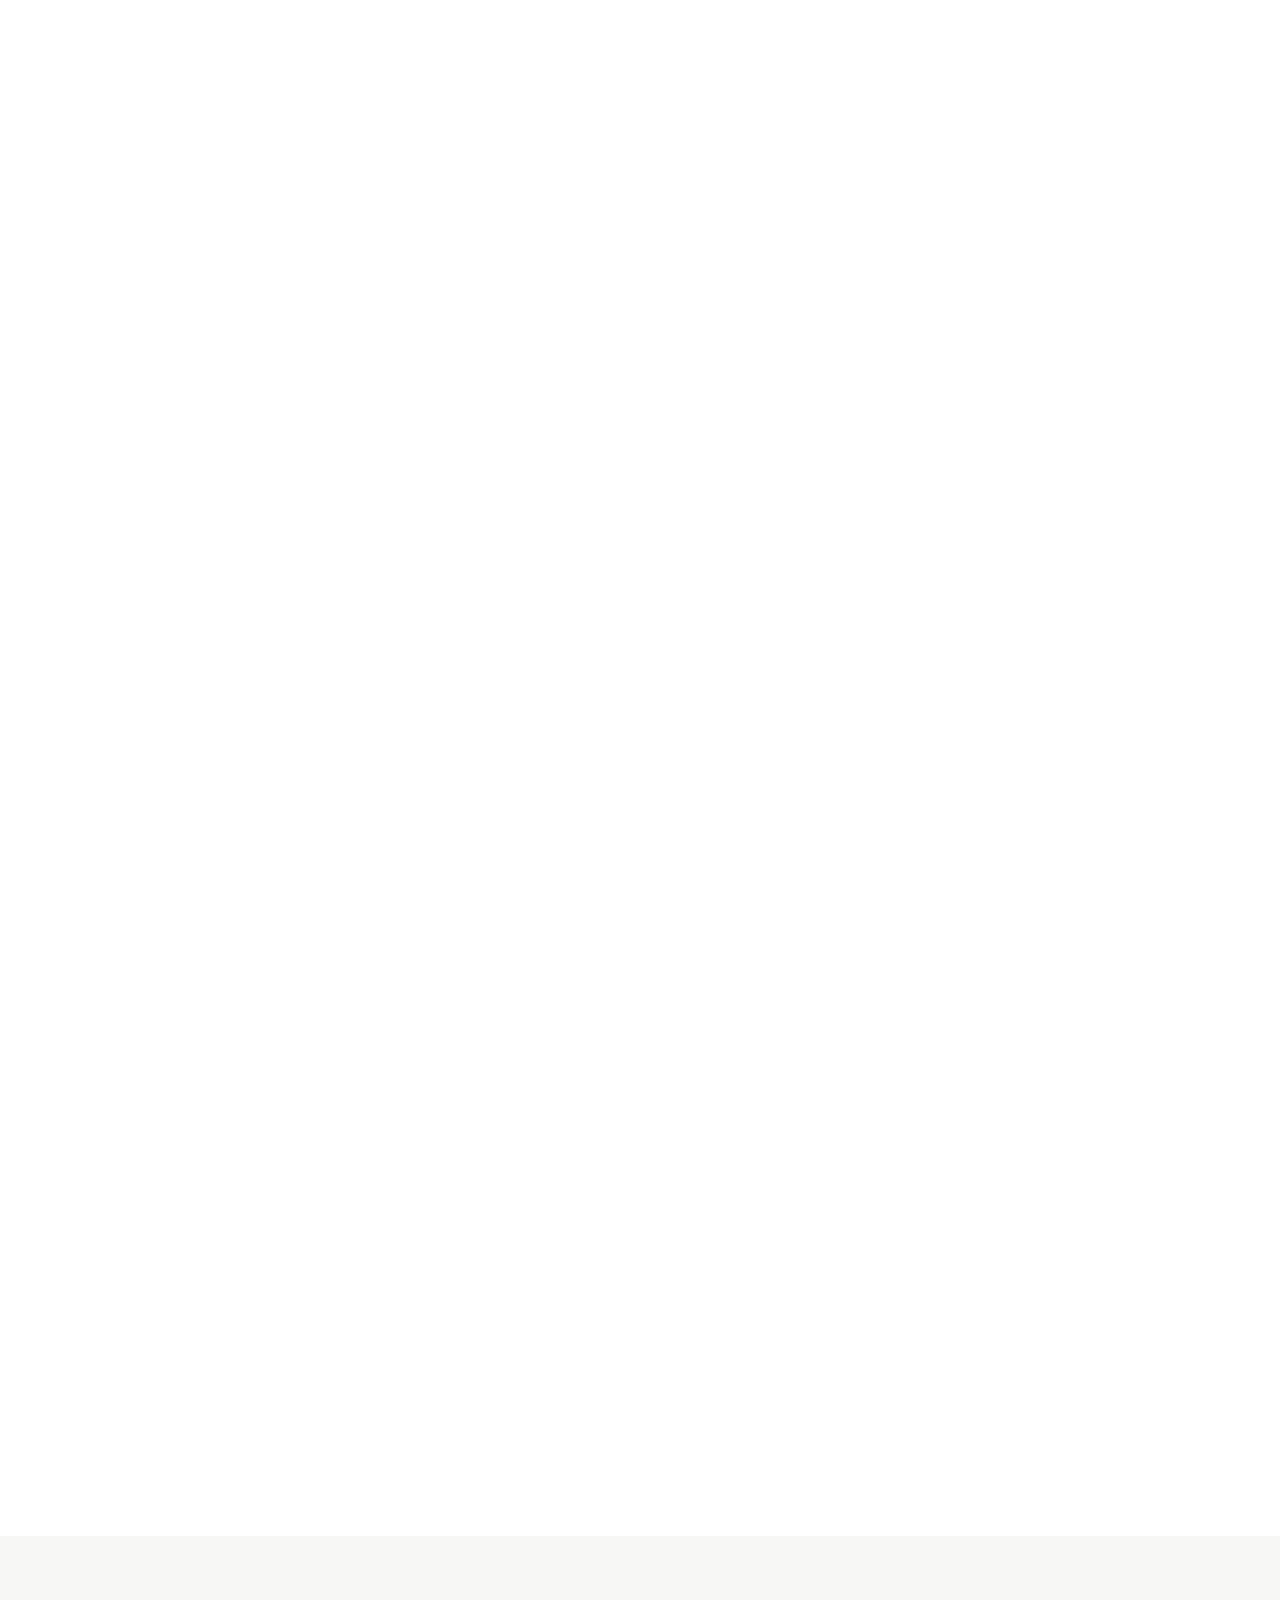
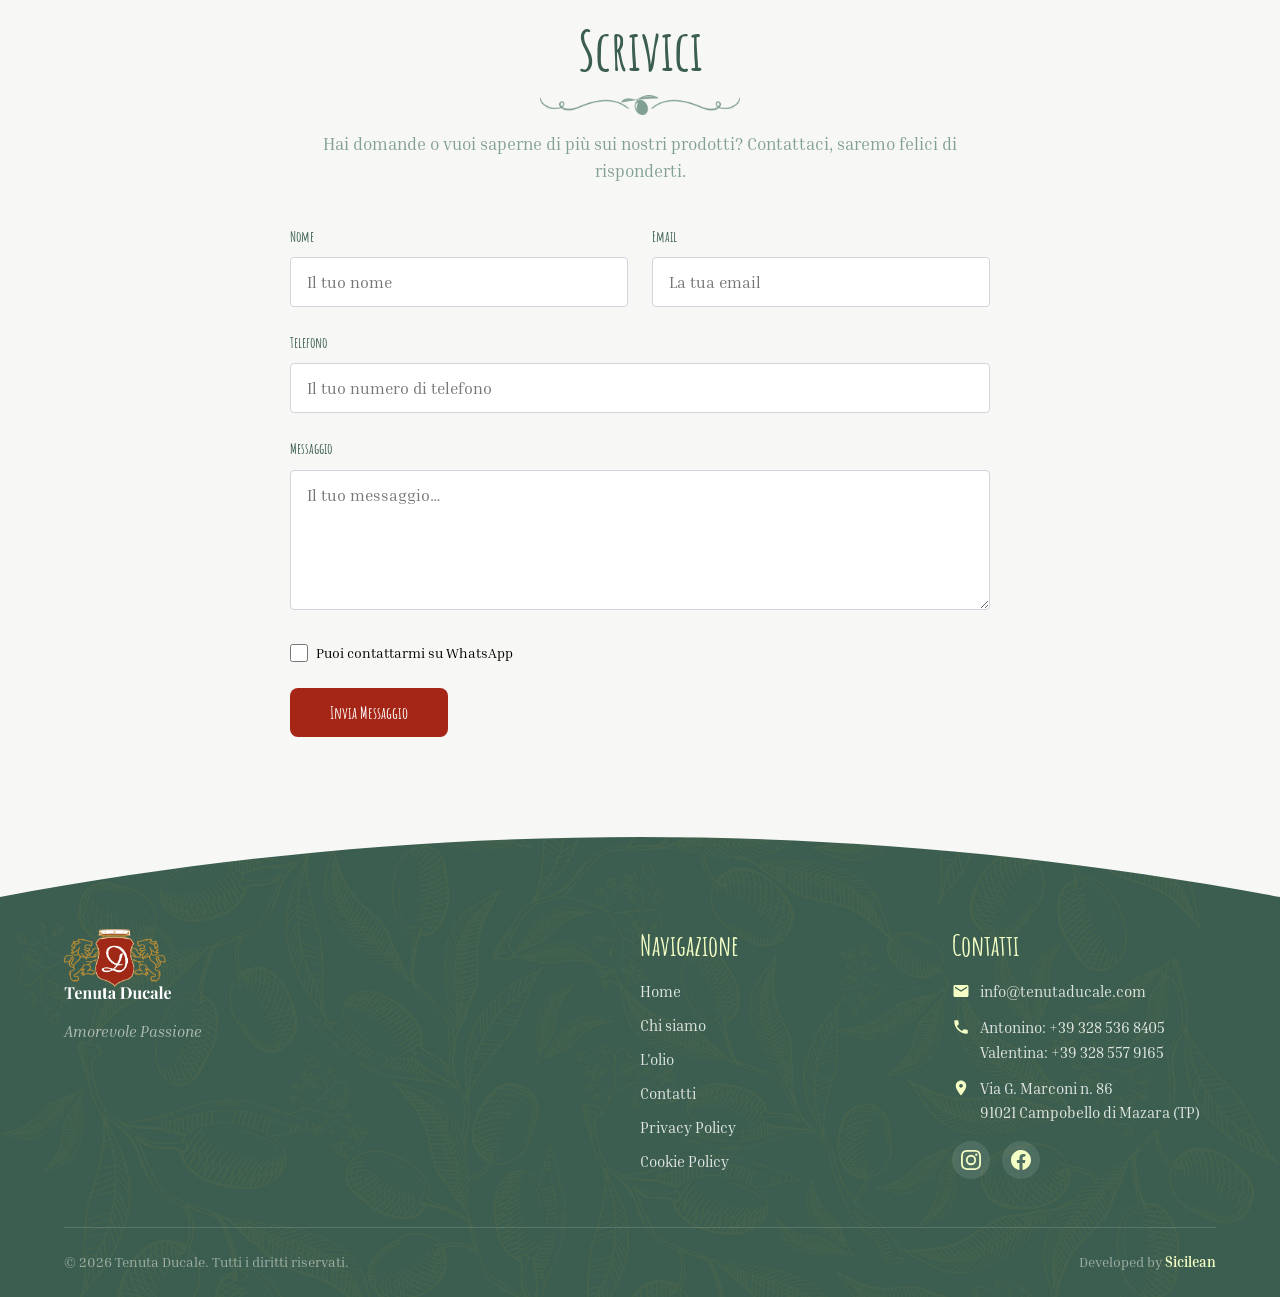
==== commit fba45c7e: "compressione video" ====
--- a/index.html
+++ b/index.html
@@ -171,7 +171,8 @@
         </div>
         <div class="video-wrapper fade-in">
           <video controls preload="metadata" playsinline poster="">
-            <source src="public/tenuta-ducale-intervista.mp4" type="video/mp4">
+            <source src="public/tenuta-ducale-olio-av1.webm" type="video/webm">
+            <source src="public/tenuta-ducale-olio.mp4" type="video/mp4">
             Il tuo browser non supporta la riproduzione video.
           </video>
         </div>
--- a/styles.css
+++ b/styles.css
@@ -104,6 +104,27 @@
 p { margin-bottom: 1rem; }
 p:last-child { margin-bottom: 0; }
 
+/* Ornamento decorativo sotto gli h2 di sezione */
+main:not(.page-content) h2::after,
+.form-section .section-header h2::after {
+  content: '';
+  display: block;
+  width: 200px;
+  height: 20px;
+  margin: 0.75rem 0 0;
+  background: url('public/Oggetto-vettoriale-avanzato-17.png') no-repeat center / contain;
+}
+
+main:not(.page-content) .section-header h2::after,
+.form-section .section-header h2::after {
+  margin-left: auto;
+  margin-right: auto;
+}
+
+.section--dark h2::after {
+  filter: brightness(1.8);
+}
+
 /* Drop cap — capolettera nei contenuti principali */
 main .two-col__text > p:first-of-type::first-letter,
 main .process-step__content > p:first-of-type::first-letter {
@@ -1999,6 +2020,10 @@
   .two-col__text {
     text-align: center;
   }
+  main:not(.page-content) .two-col__text h2::after {
+    margin-left: auto;
+    margin-right: auto;
+  }
   .process-step__content {
     text-align: center;
   }
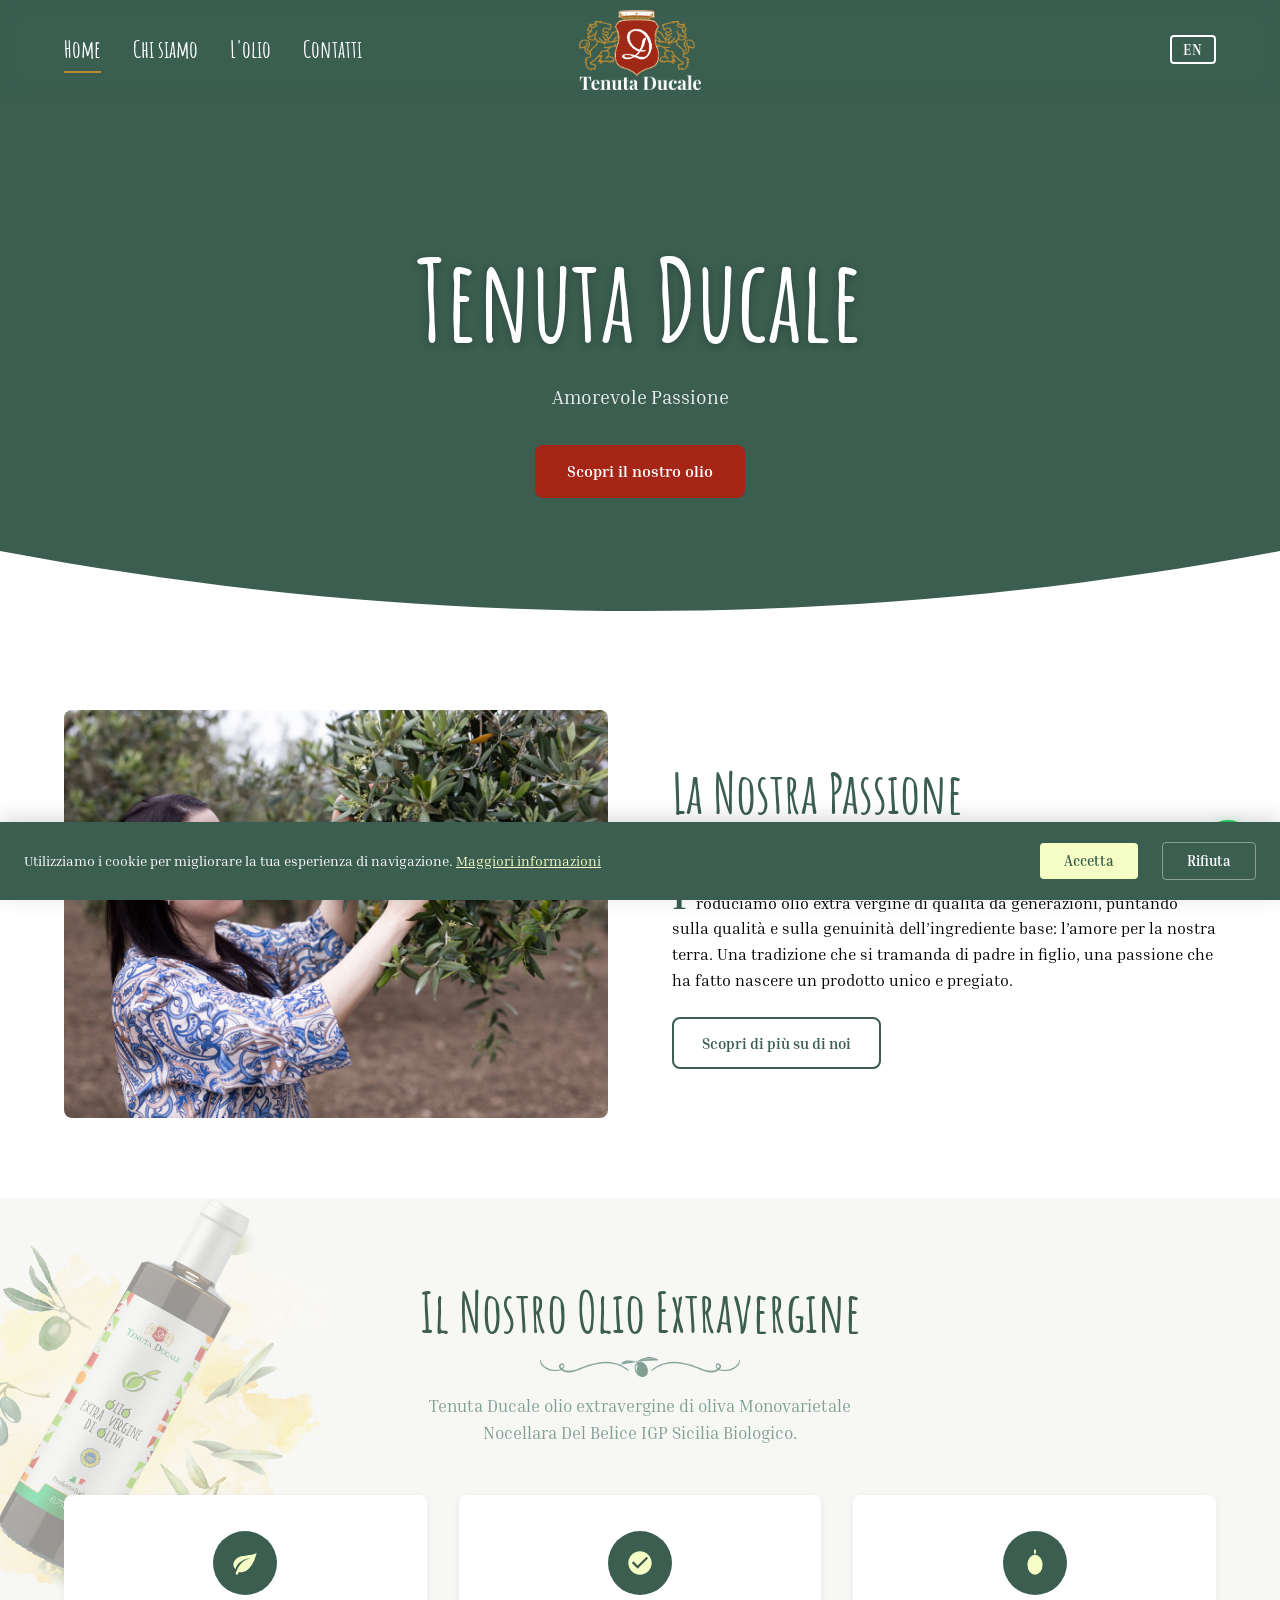
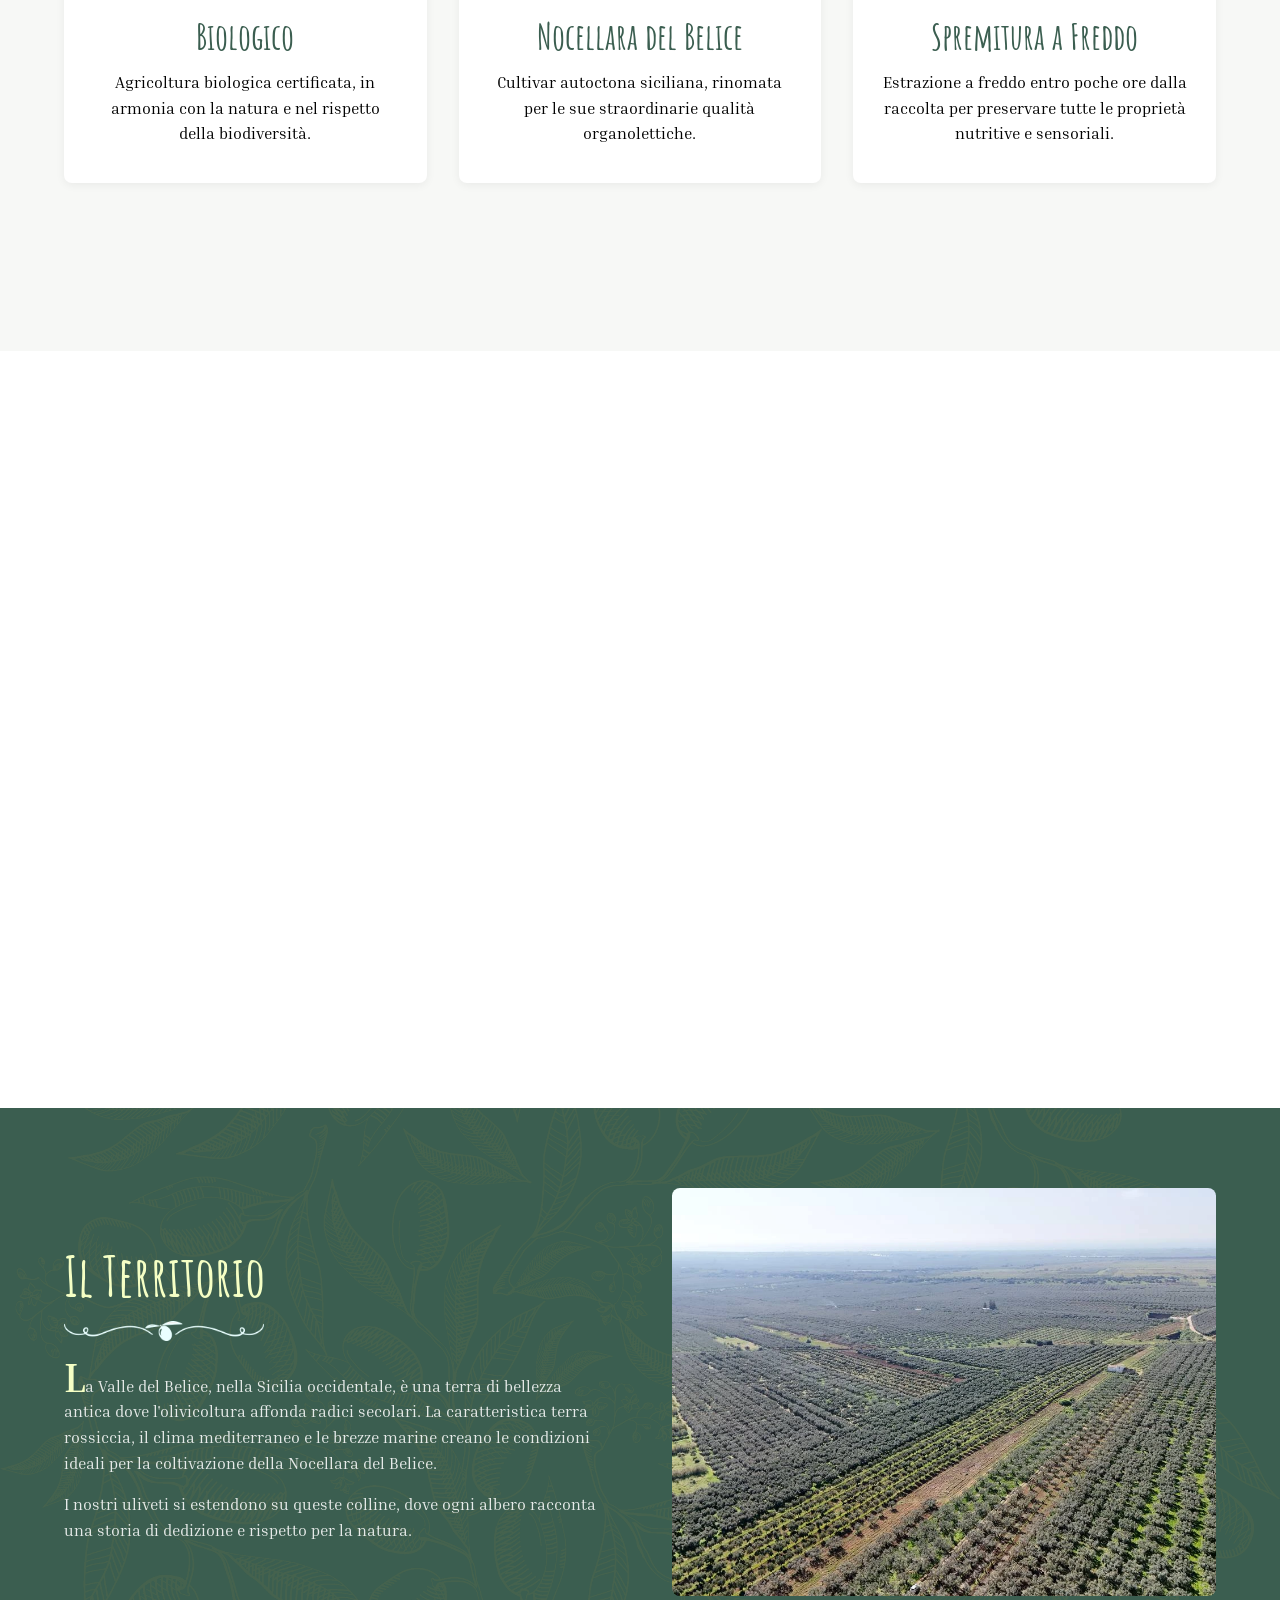
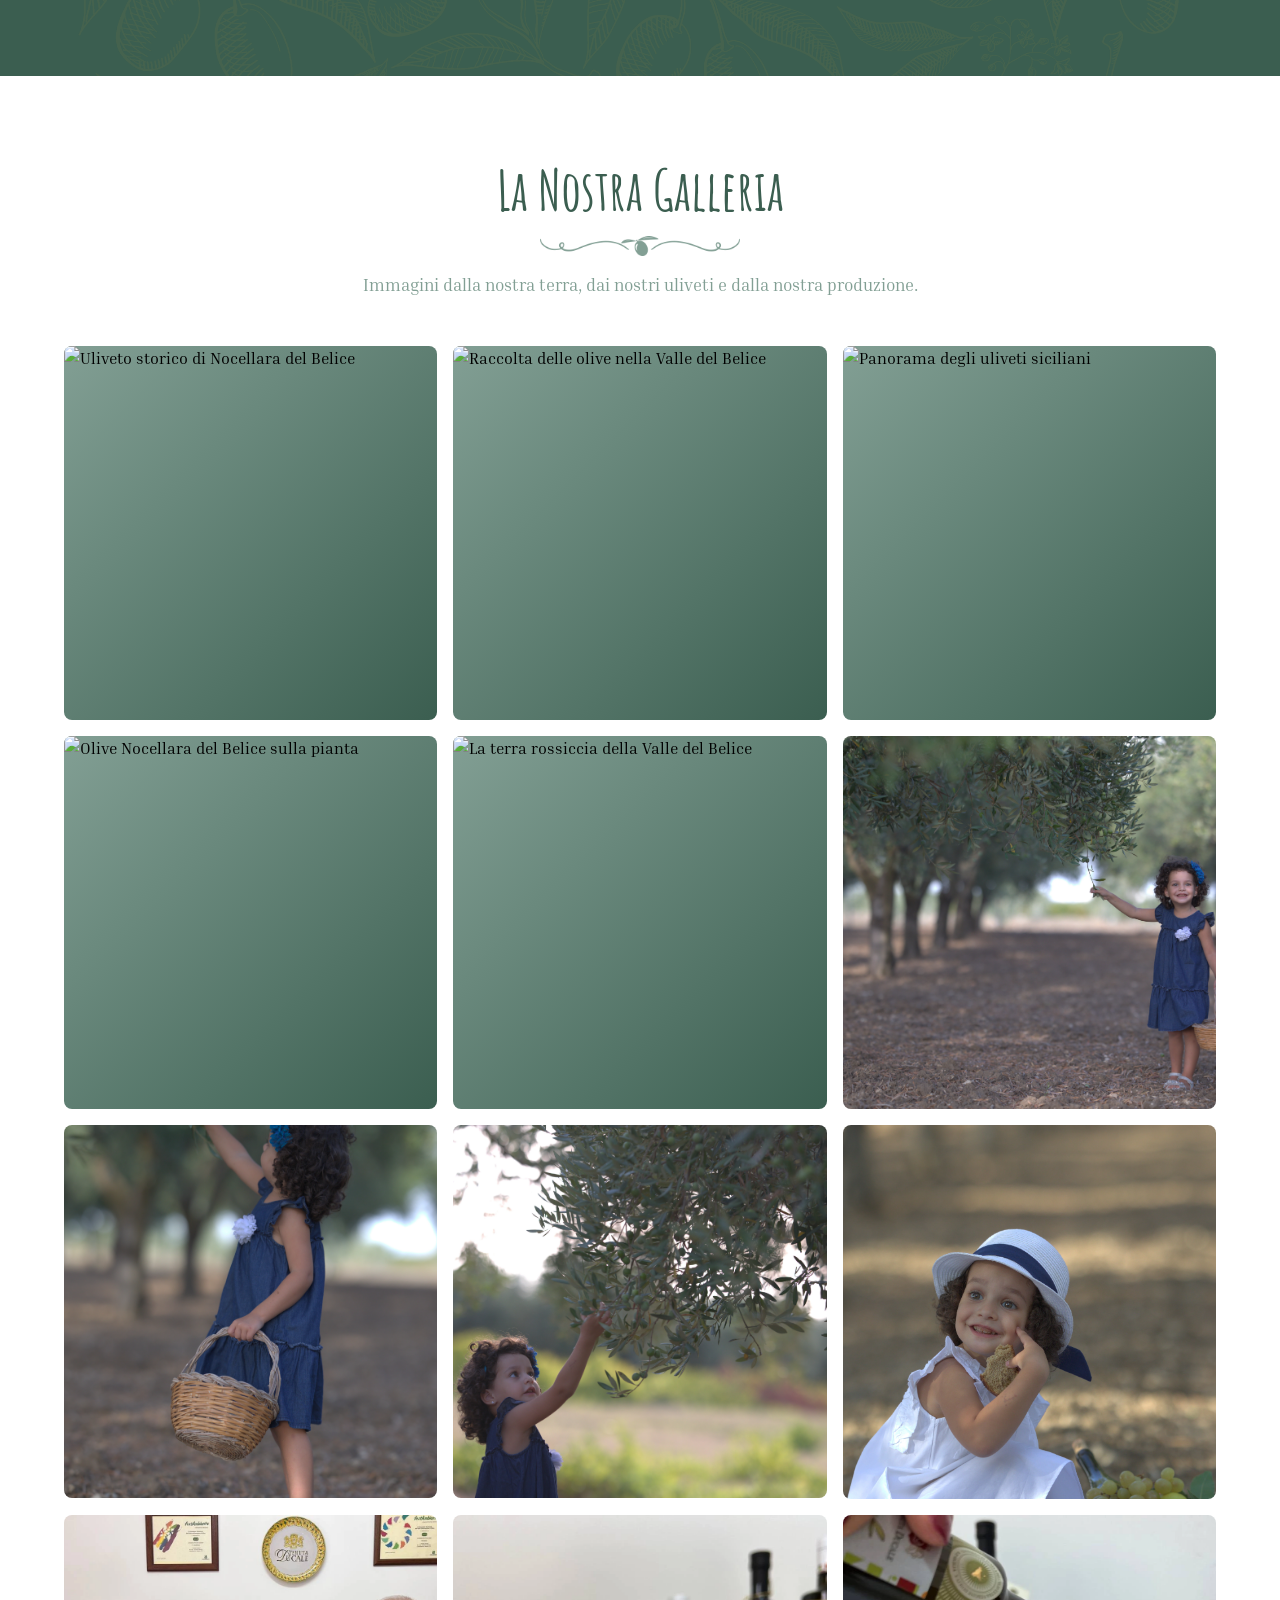
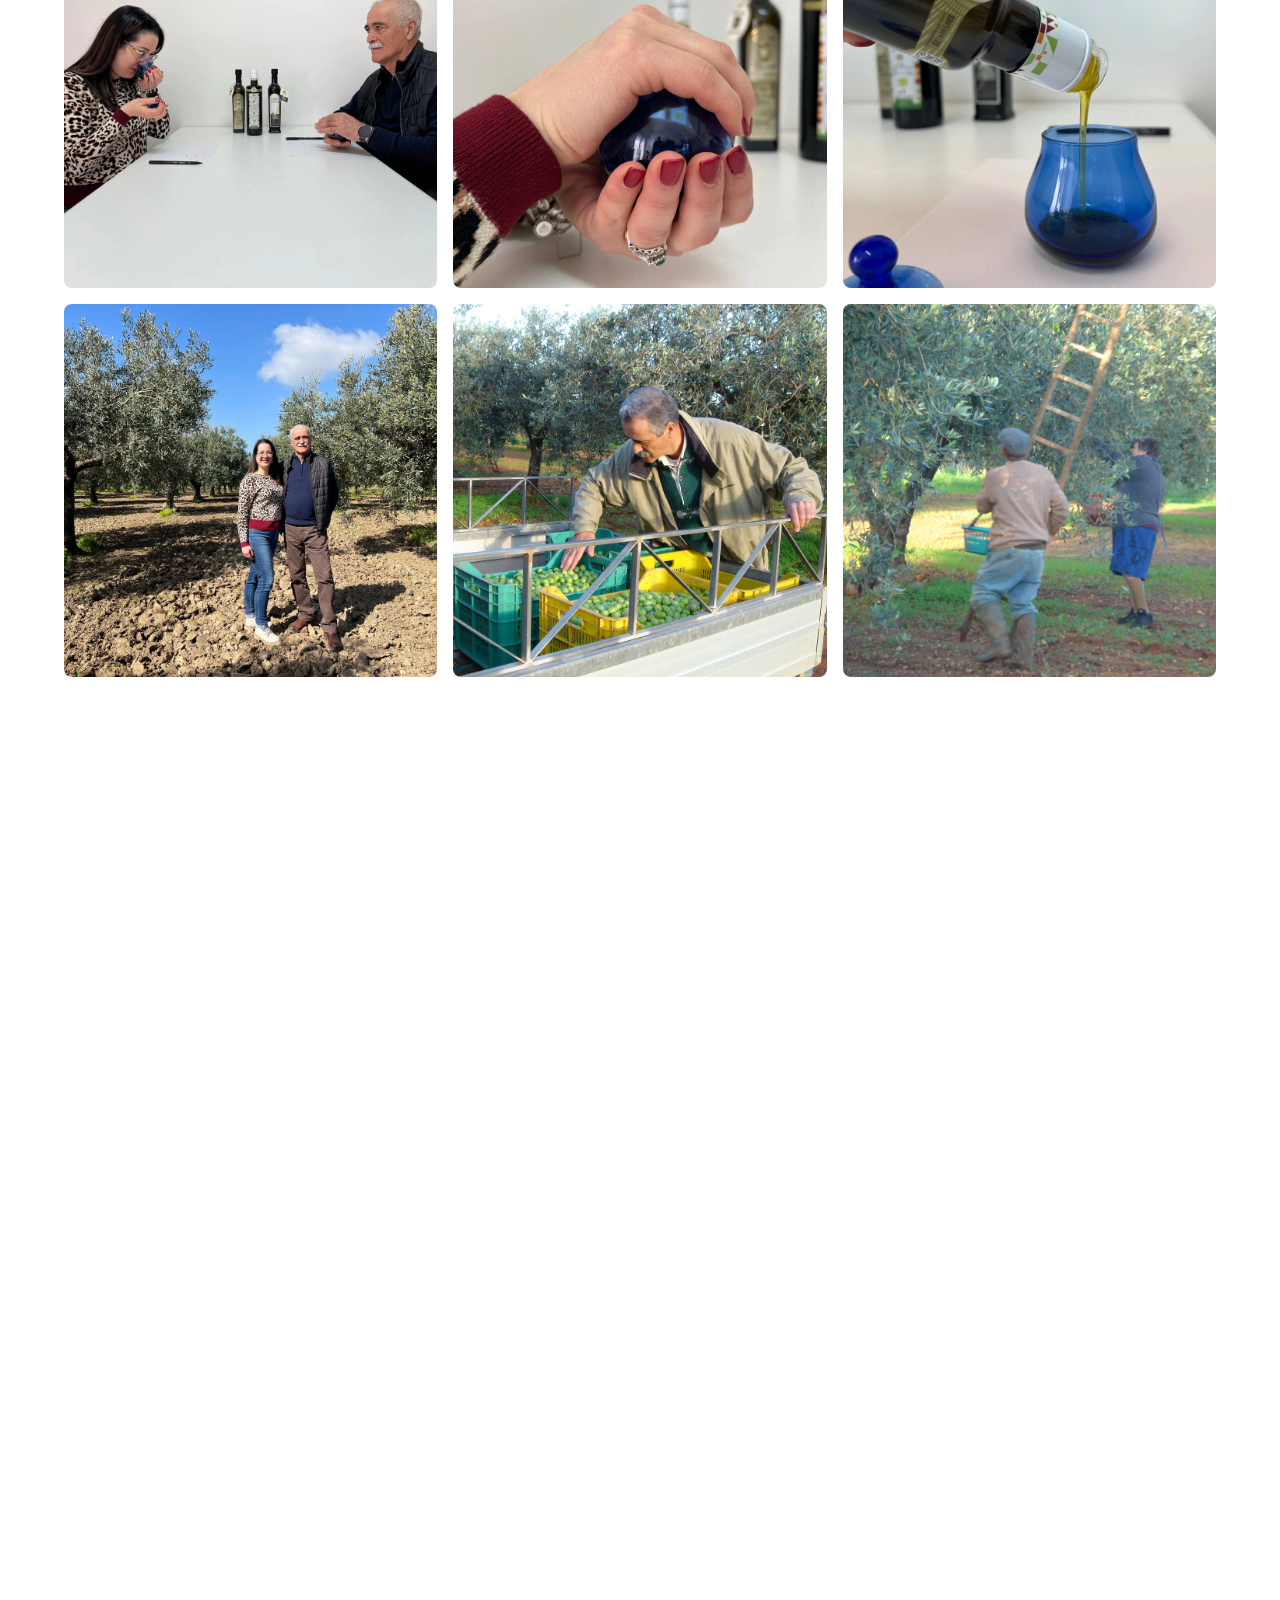
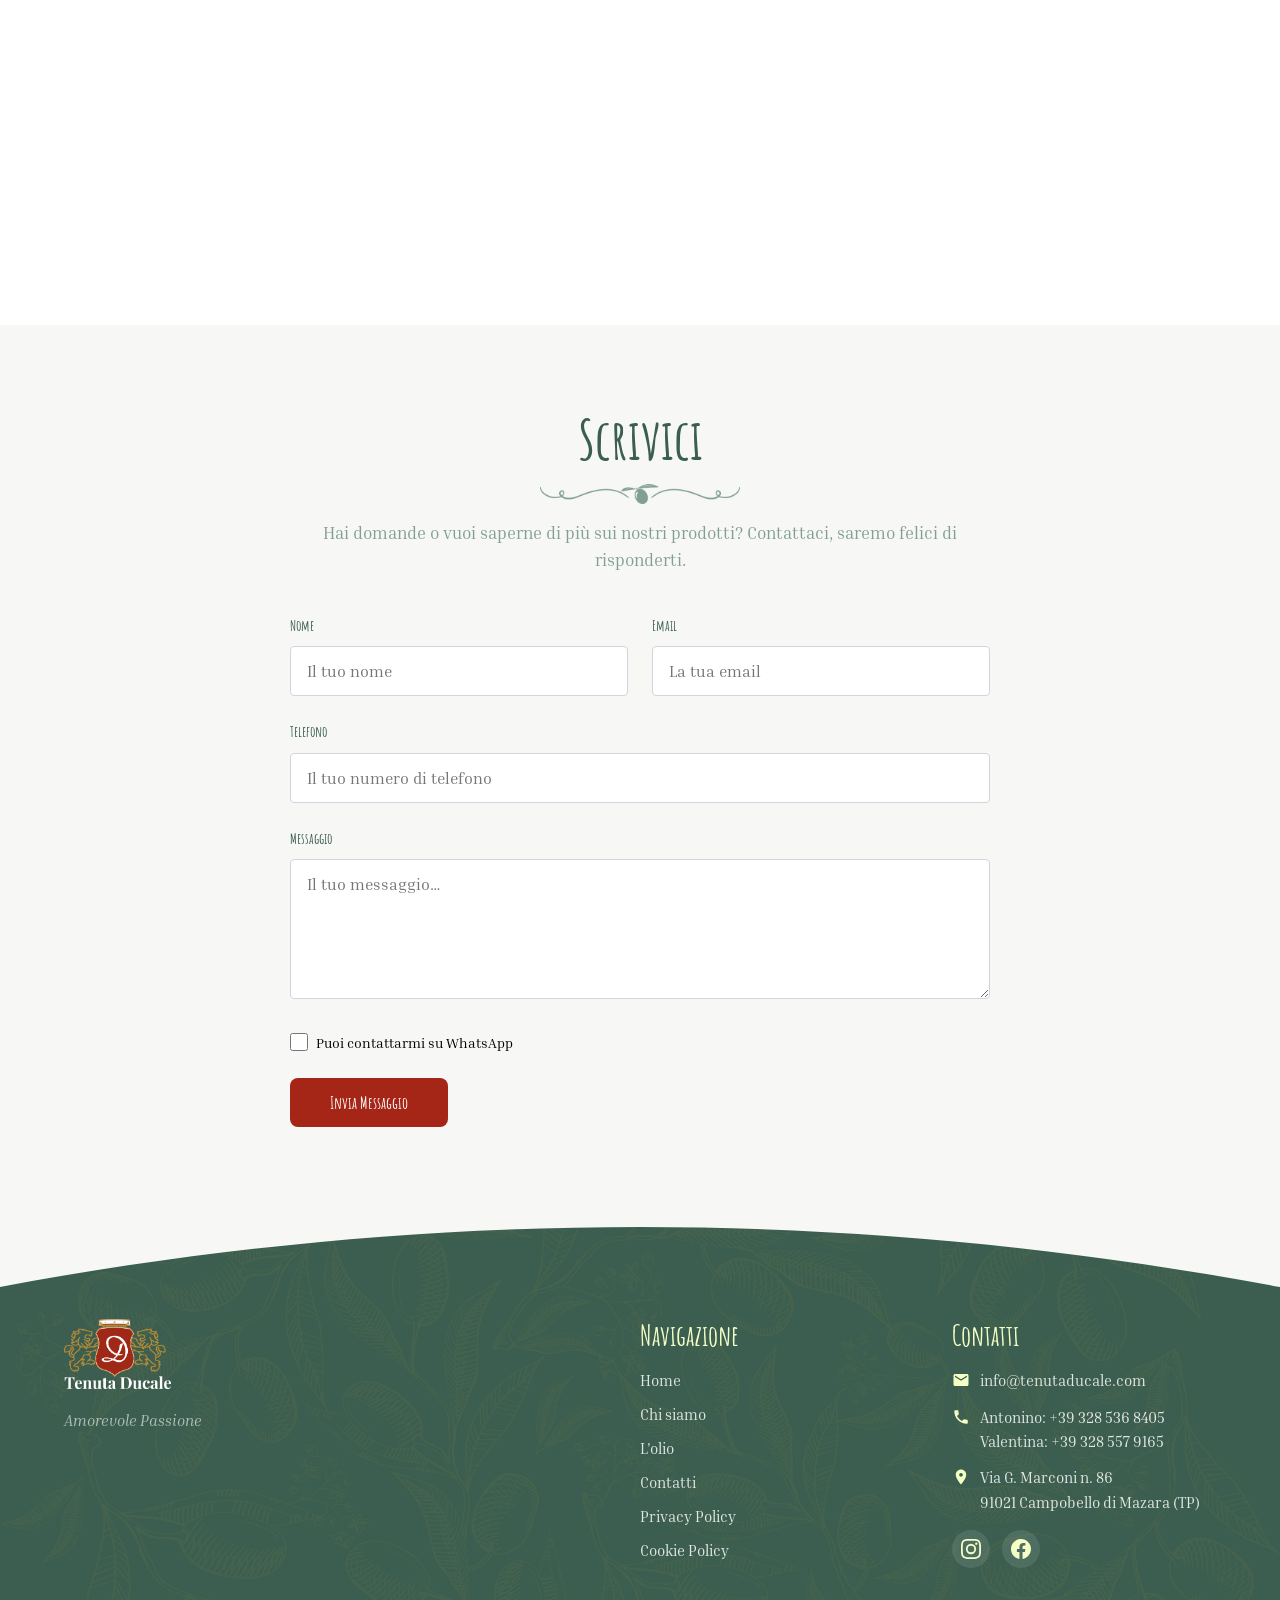
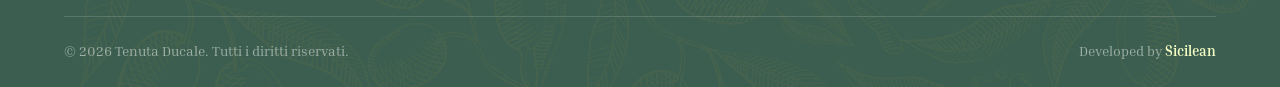
==== commit 1ee0853c: "modifiche foto" ====
--- a/index.html
+++ b/index.html
@@ -184,7 +184,7 @@
       <div class="container">
         <div class="two-col two-col--reverse two-col--img-below-mobile fade-in">
           <div class="two-col__img">
-            <img src="public/Belice_Valley.webp" alt="Panorama della Valle del Belice" loading="lazy" width="600" height="450">
+            <img src="public/tenuta-ducale-territorio.webp" alt="Panorama della Valle del Belice" loading="lazy" width="600" height="450">
           </div>
           <div class="two-col__text">
             <h2 id="territory-heading" data-i18n="home.territory.title">Il Territorio</h2>
@@ -230,6 +230,18 @@
           </div>
           <div class="gallery-item fade-in">
             <img src="public/8H9A7953.webp" alt="Uliveto nella Valle del Belice" loading="lazy" width="400" height="400">
+          </div>
+          <div class="gallery-item fade-in">
+            <img src="public/photo_2026-03-13_14-50-39.webp" alt="Tenuta Ducale – foto galleria" loading="lazy" width="400" height="400">
+          </div>
+          <div class="gallery-item fade-in">
+            <img src="public/photo_2026-03-13_14-50-58.webp" alt="Tenuta Ducale – foto galleria" loading="lazy" width="400" height="400">
+          </div>
+          <div class="gallery-item fade-in">
+            <img src="public/photo_2026-03-13_14-51-09.webp" alt="Tenuta Ducale – foto galleria" loading="lazy" width="400" height="400">
+          </div>
+          <div class="gallery-item fade-in">
+            <img src="public/photo_2026-03-13_14-51-36.webp" alt="Tenuta Ducale – foto galleria" loading="lazy" width="400" height="400">
           </div>
           <div class="gallery-item fade-in">
             <img src="public/controllo qualità.webp" alt="Controllo qualità dell'olio extravergine" loading="lazy" width="400" height="400">
--- a/styles.css
+++ b/styles.css
@@ -561,6 +561,10 @@
   height: 70vh;
 }
 
+.hero--home.hero--contact {
+  height: 80vh;
+}
+
 .hero--home::before {
   background: linear-gradient(
     to bottom,
@@ -568,6 +572,13 @@
     rgba(59, 94, 80, 0.25) 40%,
     rgba(59, 94, 80, 0.2) 100%
   );
+}
+
+@media (max-width: 768px) {
+  .hero--home.hero--contact {
+    height: 70vh;
+    min-height: 0;
+  }
 }
 
 .hero--home::after {
